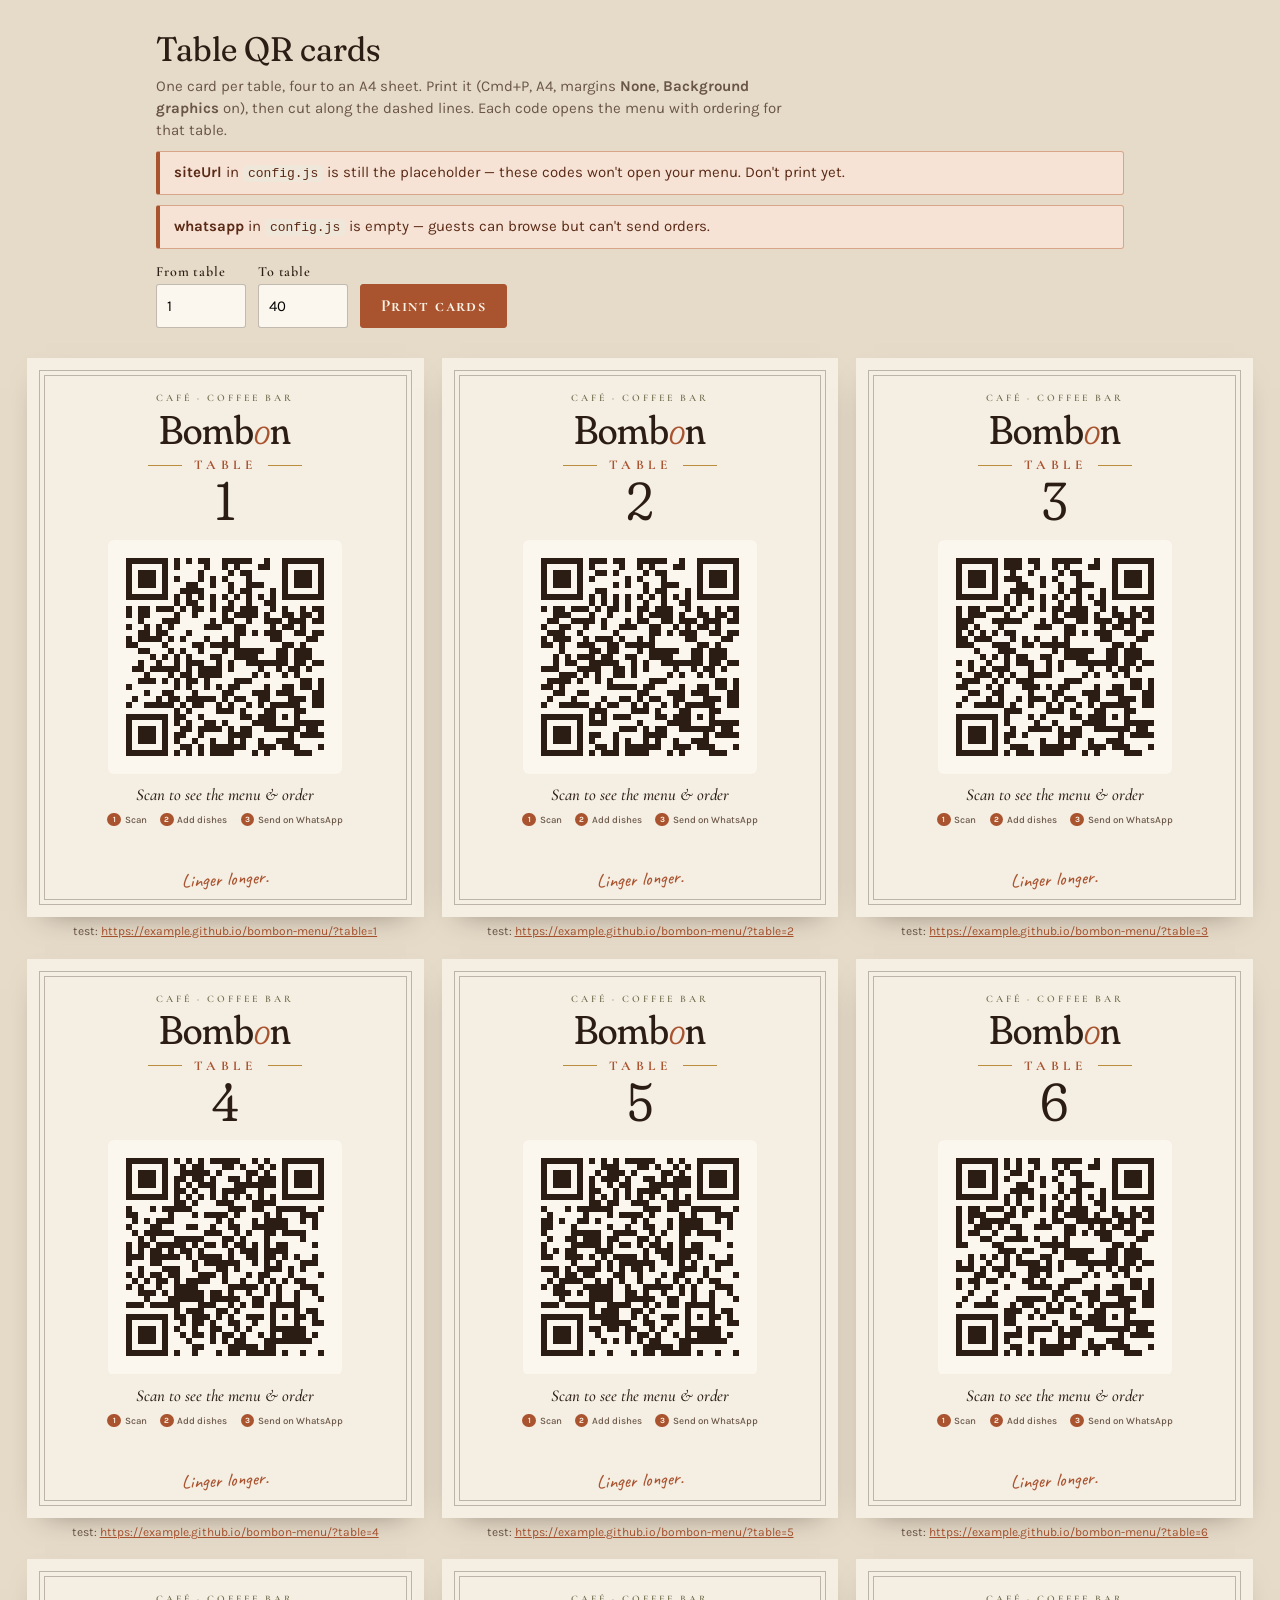
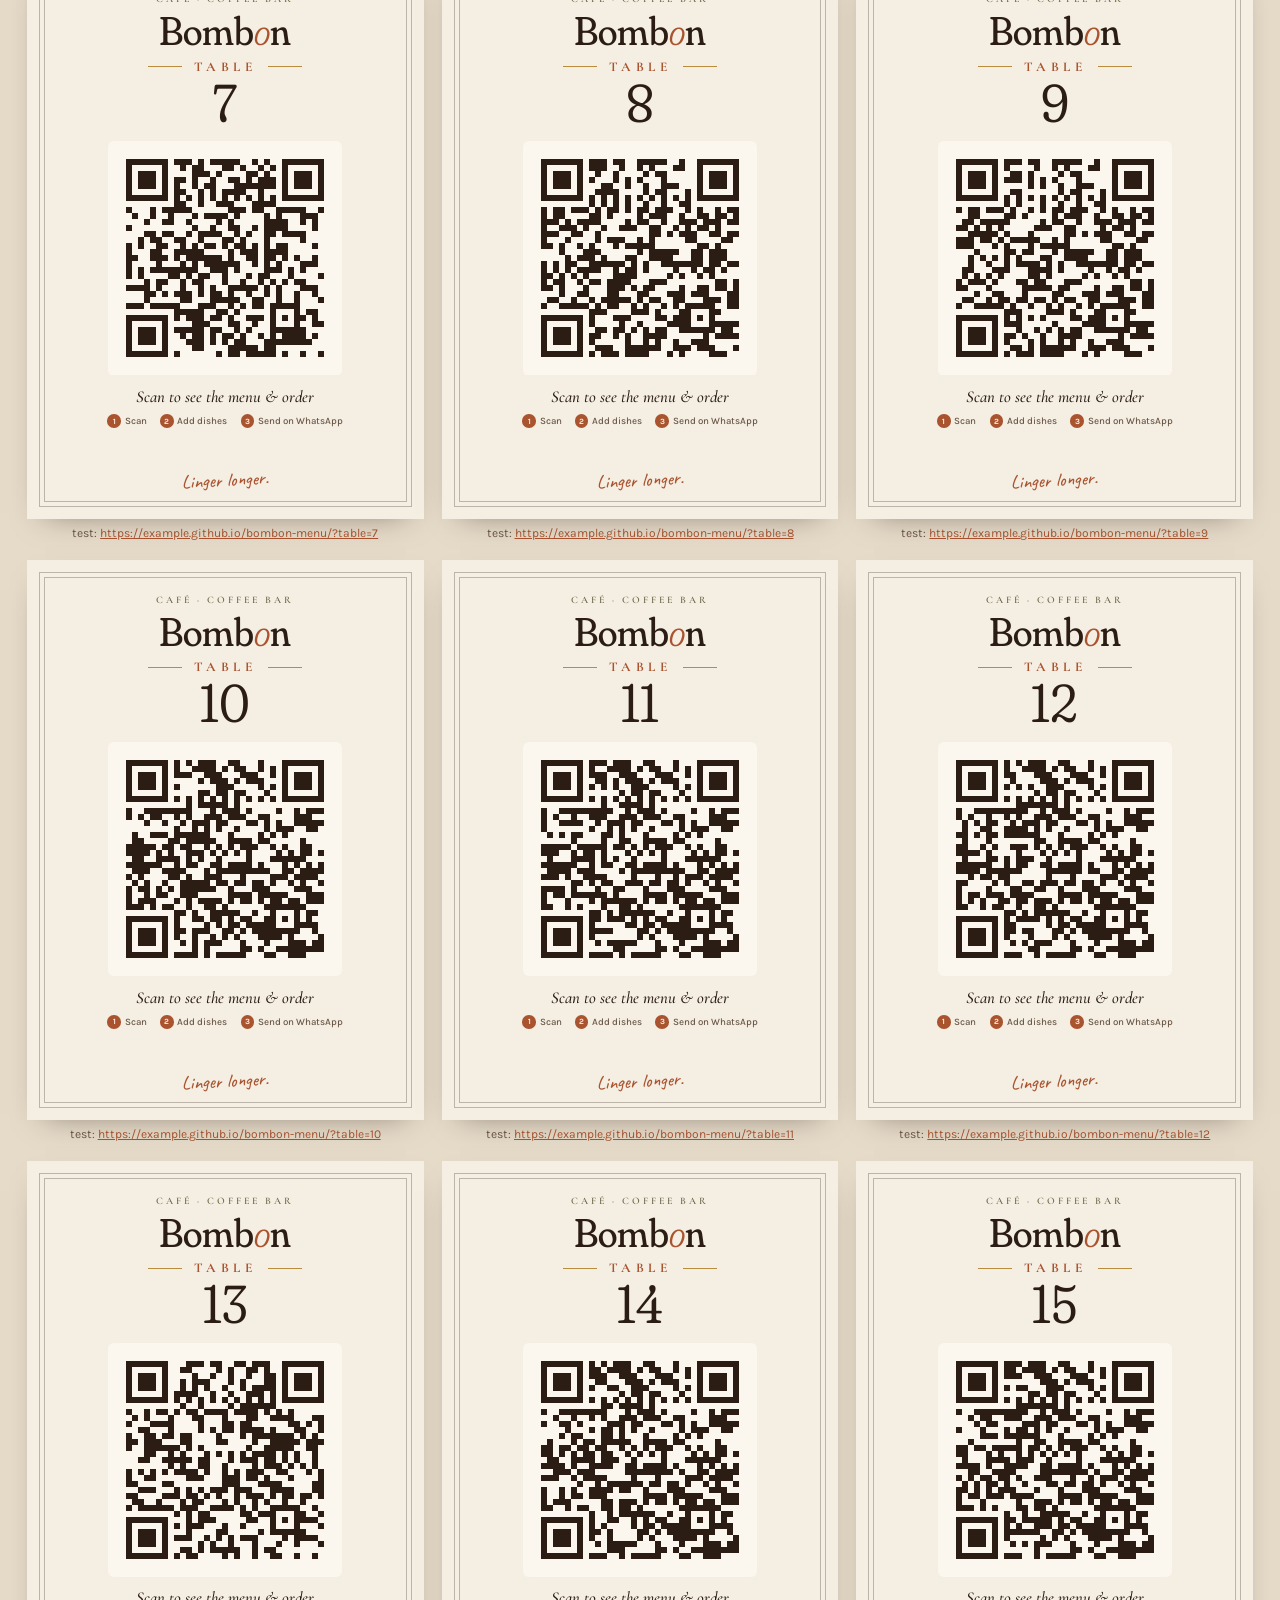
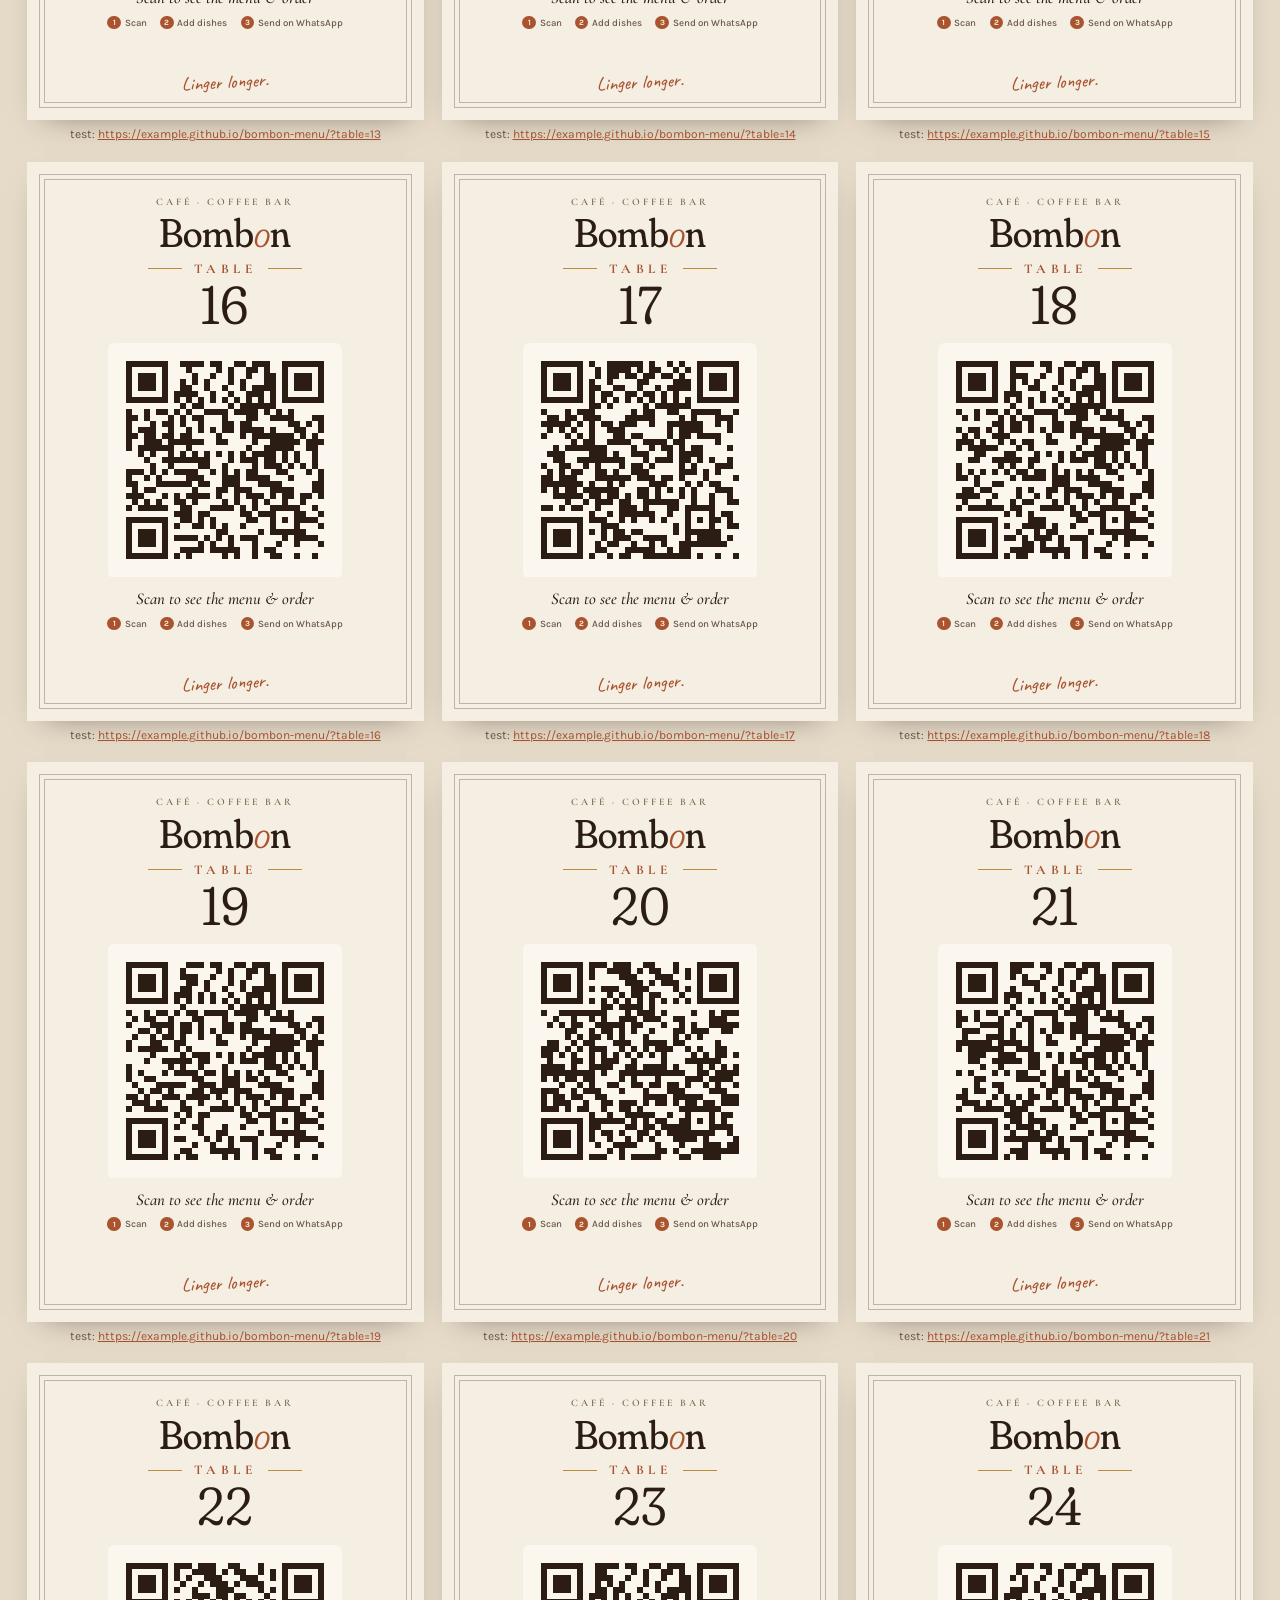
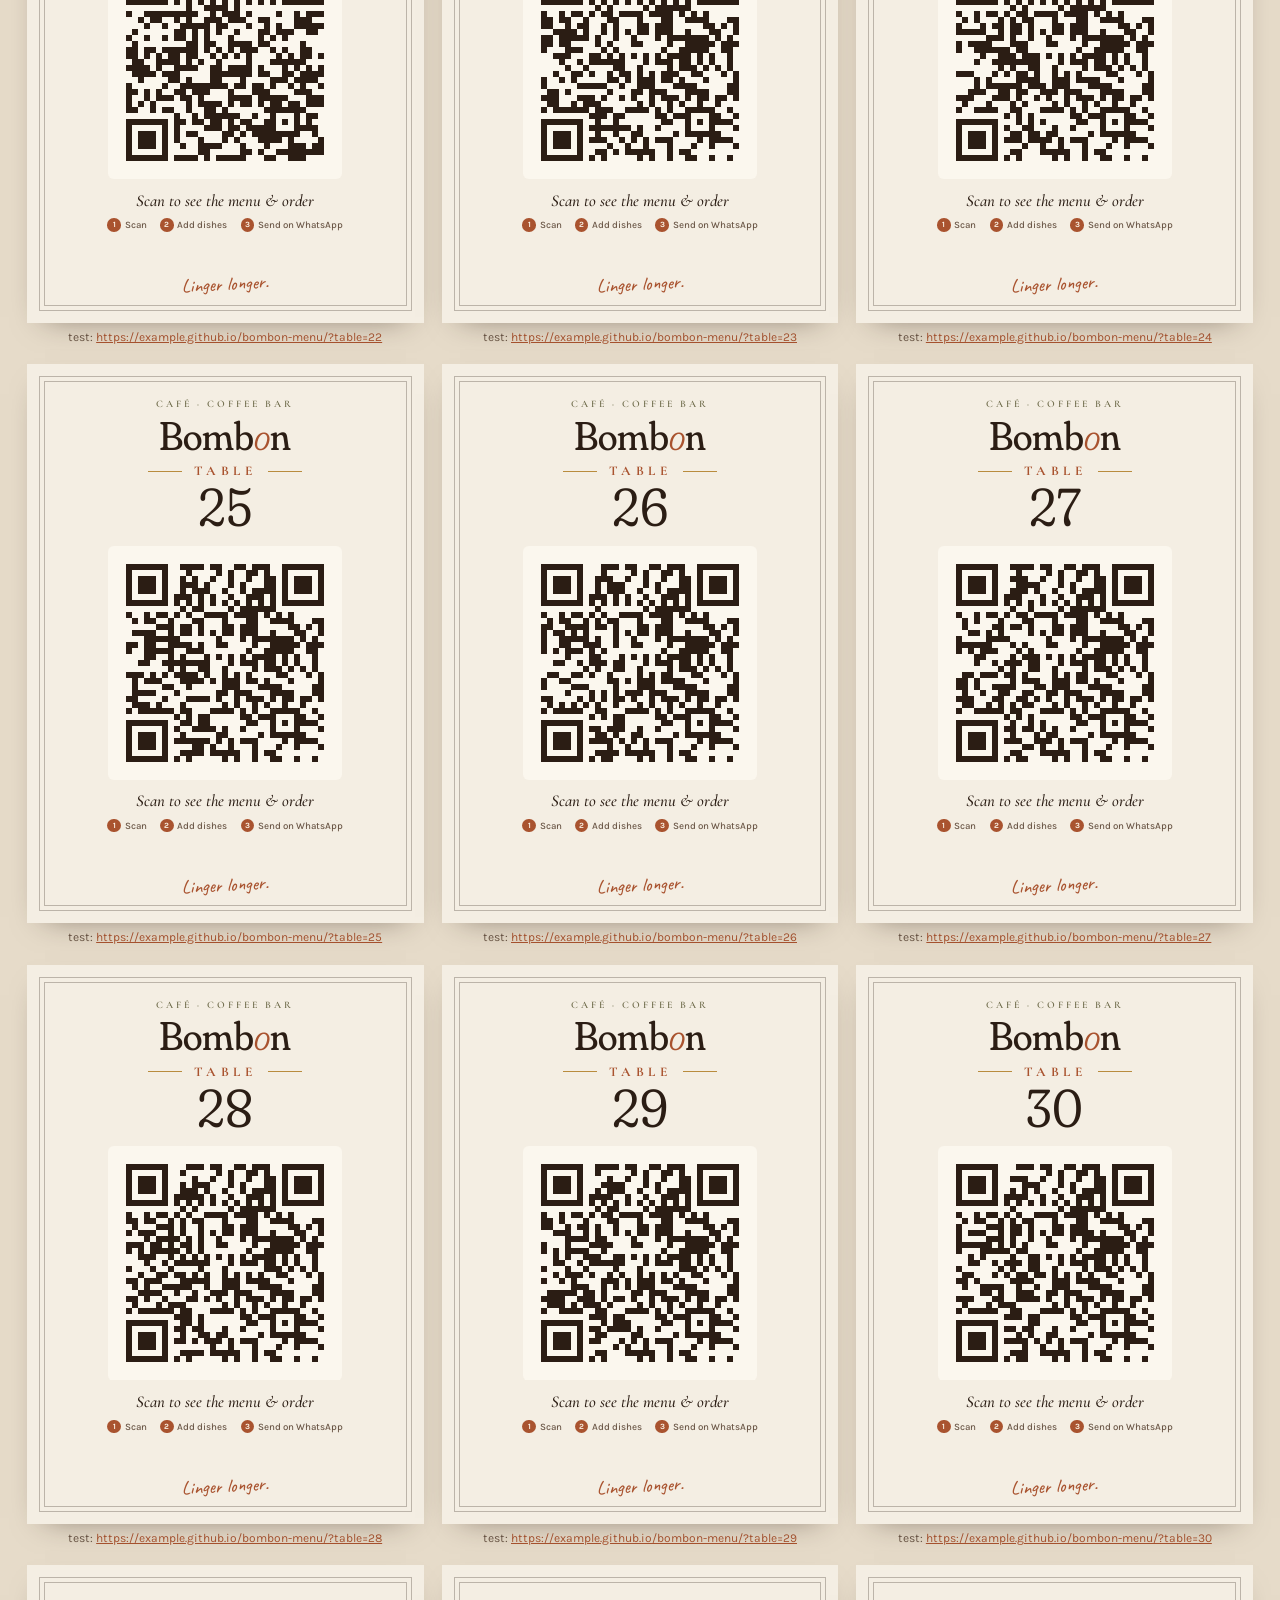
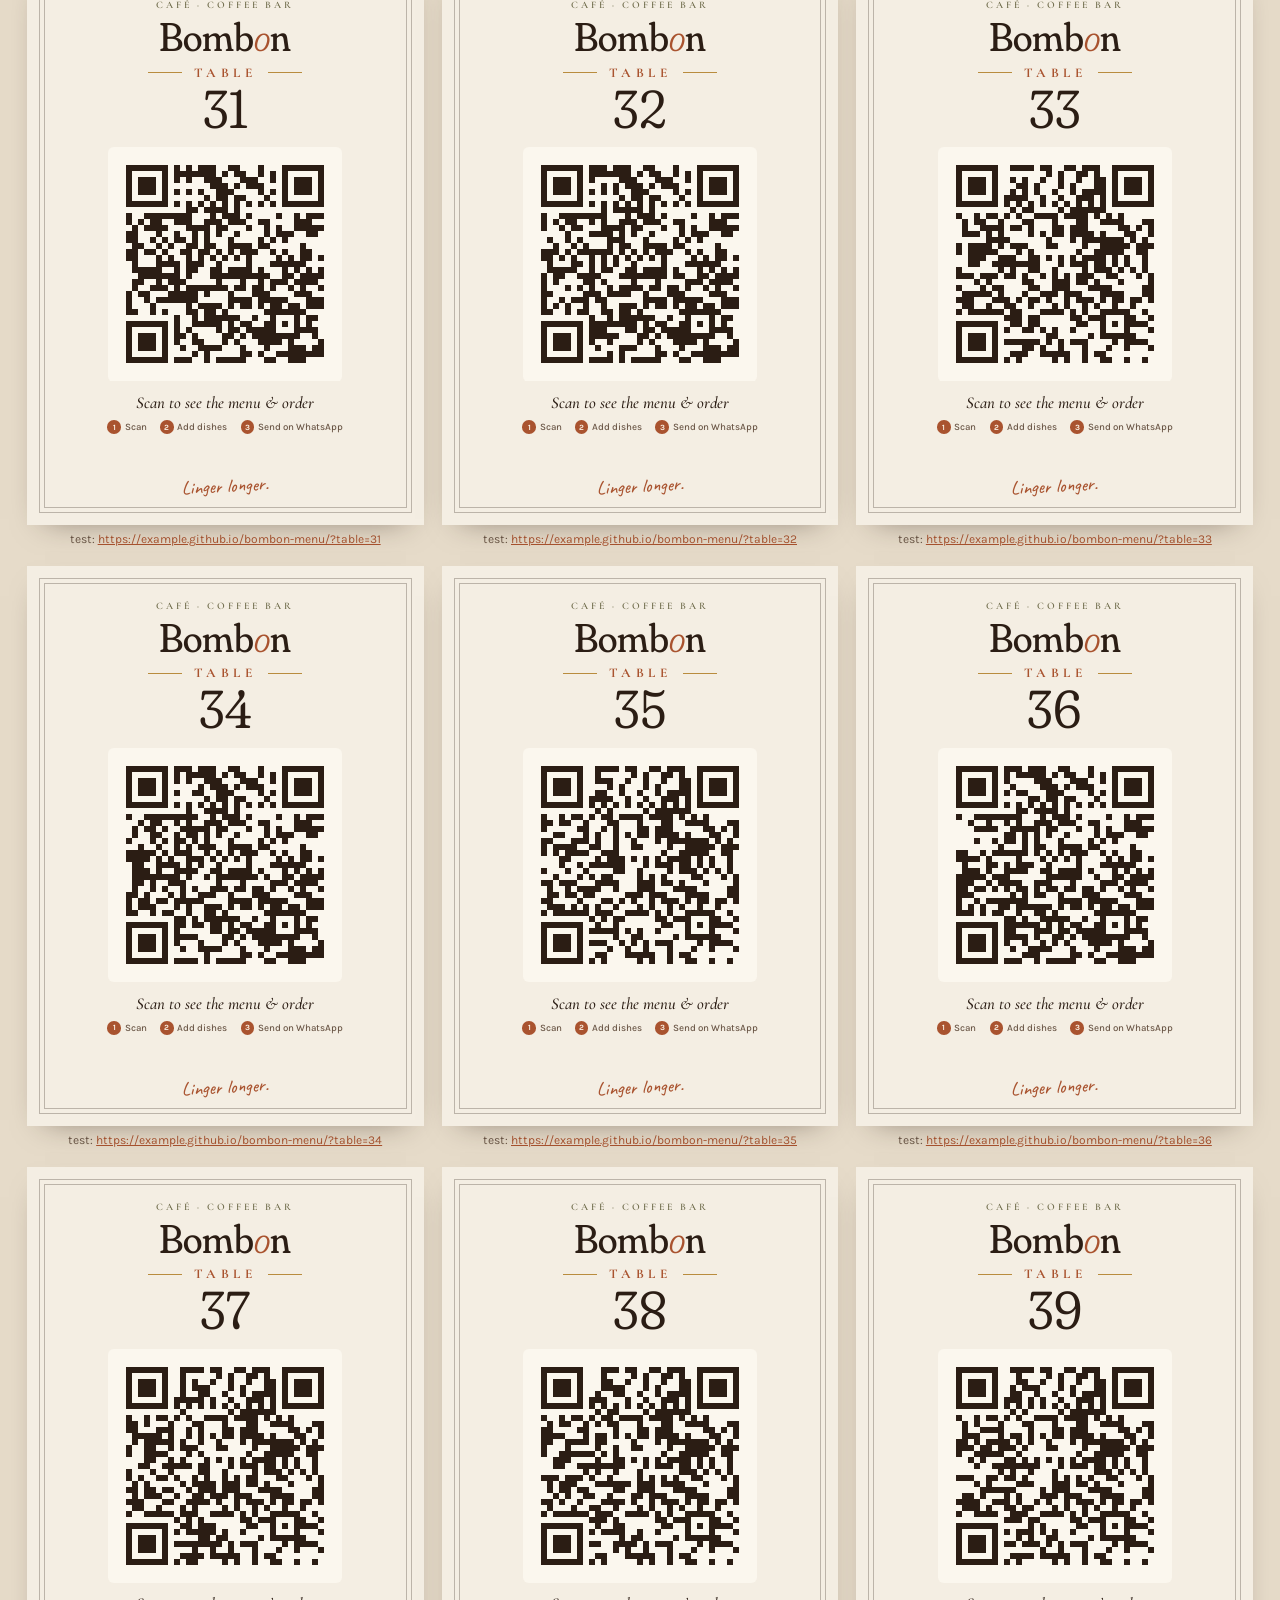
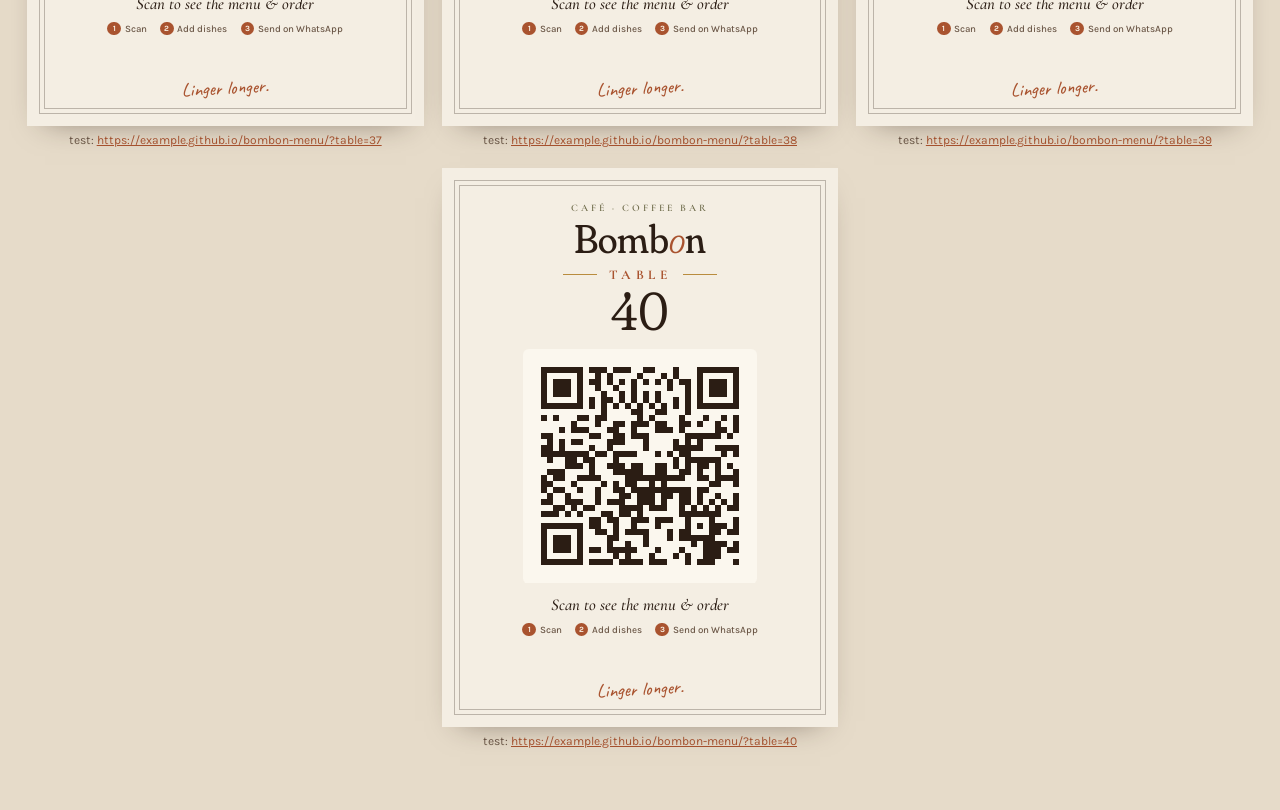
==== tables.html @ 1d9831b0 "Add table QR ordering via WhatsApp Opening the menu with ?table=N (1..CONFIG.tables) adds +/- button" ====
<!DOCTYPE html>
<html lang="en">
<head>
<meta charset="utf-8">
<meta name="viewport" content="width=device-width, initial-scale=1">
<title>Bombon Table QR Cards</title>
<link rel="preconnect" href="https://fonts.googleapis.com">
<link rel="preconnect" href="https://fonts.gstatic.com" crossorigin>
<link href="https://fonts.googleapis.com/css2?family=Fraunces:ital,opsz,wght,SOFT,WONK@0,9..144,300..600,50..100,0..1;1,9..144,300..500,50..100,0..1&family=Cormorant+Garamond:ital,wght@0,500;0,600;0,700;1,500&family=Karla:ital,wght@0,400;0,500;1,400&family=Caveat:wght@500;600&display=swap" rel="stylesheet">
<style>
:root{
  --paper:#EFE7DA;--paper-deep:#E6DBC9;--card:#F4EEE3;--ink:#2B1D14;--ink-soft:#6A5646;
  --clay:#A9532F;--olive:#6E6B4A;--ochre:#B98C3E;--rule:rgba(43,29,20,.28);
  --f-display:"Fraunces",Georgia,serif;--f-name:"Cormorant Garamond",Georgia,serif;--f-body:"Karla",system-ui,sans-serif;--f-hand:"Caveat",cursive;
}
*{box-sizing:border-box;margin:0;padding:0}
body{background:var(--paper-deep);color:var(--ink);font:15px/1.45 var(--f-body);-webkit-font-smoothing:antialiased}

/* ---------- screen toolbar ---------- */
.tools{max-width:1000px;margin:0 auto;padding:28px 16px 8px}
.tools h1{font:400 34px var(--f-display);font-variation-settings:"opsz" 72,"SOFT" 60;margin-bottom:6px}
.tools p{color:var(--ink-soft);max-width:70ch;margin-bottom:10px}
.tools code{background:var(--paper);padding:1px 5px;border-radius:3px;font-size:13px}
.warn{background:#F6E3D6;border:1px solid #D9A58A;border-left:4px solid var(--clay);padding:10px 14px;border-radius:3px;margin:10px 0;color:#5A2A15}
.row{display:flex;flex-wrap:wrap;align-items:end;gap:12px;margin:14px 0 4px}
.row label{font:600 14px var(--f-name);letter-spacing:.06em;display:flex;flex-direction:column;gap:4px}
.row input{width:90px;min-height:44px;padding:8px 10px;border:1px solid var(--rule);border-radius:3px;background:#FBF7EE;font:15px var(--f-body)}
.row button{appearance:none;cursor:pointer;min-height:44px;padding:0 20px;border-radius:3px;border:1px solid var(--clay);
  background:var(--clay);color:#FBF3E6;font:700 17px var(--f-name);font-variant:small-caps;letter-spacing:.08em}

/* ---------- cards: A6 (105 × 148 mm), four per A4 sheet ---------- */
.sheets{display:flex;flex-wrap:wrap;justify-content:center;gap:18px;padding:18px 16px 60px}
.card{
  width:105mm;height:148mm;background:var(--card);position:relative;overflow:hidden;
  display:flex;flex-direction:column;align-items:center;text-align:center;padding:9mm 8mm 7mm;
  box-shadow:0 12px 30px -18px rgba(43,29,20,.55);
}
.card::before{content:"";position:absolute;inset:4.5mm;border:.35mm solid var(--rule);outline:.35mm solid var(--rule);outline-offset:1.2mm;pointer-events:none}
.est{font:600 7.5pt var(--f-name);letter-spacing:.3em;text-transform:uppercase;color:var(--olive)}
.logo{font:400 30pt/1 var(--f-display);font-variation-settings:"opsz" 144,"SOFT" 100,"WONK" 1;margin:1.5mm 0 2mm}
.logo em{font-style:italic;color:var(--clay);font-weight:300}
.tbl{display:flex;align-items:center;gap:3mm;font:700 10pt var(--f-name);letter-spacing:.34em;text-transform:uppercase;color:var(--clay)}
.tbl::before,.tbl::after{content:"";width:9mm;height:.3mm;background:var(--ochre)}
.num{font:350 40pt/1 var(--f-display);font-variation-settings:"opsz" 144,"SOFT" 100;margin:.5mm 0 3mm}
.qr{width:62mm;height:62mm;display:block;border-radius:1.5mm}
.cta{font:italic 500 12.5pt/1.2 var(--f-name);margin-top:3mm}
.steps{display:flex;gap:3.5mm;margin-top:2mm;font:500 7.3pt var(--f-body);color:var(--ink-soft)}
.steps b{display:inline-grid;place-items:center;width:3.6mm;height:3.6mm;border-radius:50%;background:var(--clay);color:#FBF3E6;font-size:6pt;margin-right:1mm;vertical-align:.2mm}
.hand{font:500 14pt var(--f-hand);color:var(--clay);transform:rotate(-3deg);margin-top:auto}
.link{display:block;margin-top:6px;font-size:12px;color:var(--ink-soft);word-break:break-all;text-align:center;max-width:105mm}
.link a{color:var(--clay)}

@page{size:A4;margin:0}
@media print{
  *{-webkit-print-color-adjust:exact;print-color-adjust:exact}
  body{background:#fff}
  .tools,.link{display:none}
  .sheets{display:grid;grid-template-columns:105mm 105mm;grid-auto-rows:148.5mm;gap:0;padding:0;width:210mm}
  .cell:nth-child(4n){break-after:page}
  .card{box-shadow:none;height:148.5mm;outline:.1mm dashed #bbb}   /* dashed = cut lines */
}
</style>
</head>
<body>
<div class="tools">
  <h1>Table QR cards</h1>
  <p>One card per table, four to an A4 sheet. Print it (Cmd+P, A4, margins <b>None</b>, <b>Background graphics</b> on), then cut along the dashed lines. Each code opens the menu with ordering for that table.</p>
  <div id="warn"></div>
  <div class="row">
    <label>From table<input id="from" type="number" min="1"></label>
    <label>To table<input id="to" type="number" min="1"></label>
    <button type="button" onclick="print()">Print cards</button>
  </div>
</div>
<div class="sheets" id="sheets"></div>

<script src="config.js"></script>
<script src="vendor/qrcode.js"></script>
<script>
const base = CONFIG.siteUrl.replace(/\/?$/, "/");
const urlFor = n => base + "?table=" + n;

function qrSvg(text){
  const q = qrcode(0, "M"); q.addData(text); q.make();
  const n = q.getModuleCount(), pad = 3, size = n + pad*2;
  let d = "";
  for(let r = 0; r < n; r++) for(let c = 0; c < n; c++) if(q.isDark(r, c)) d += `M${c+pad} ${r+pad}h1v1h-1z`;
  return `<svg class="qr" viewBox="0 0 ${size} ${size}" shape-rendering="crispEdges" role="img" aria-label="QR code: ${text}">`+
         `<rect width="${size}" height="${size}" fill="#FBF7EE"/><path d="${d}" fill="#2B1D14"/></svg>`;
}

function card(n){
  const url = urlFor(n);
  return `<div class="cell"><div class="card">
    <div class="est">Café · Coffee Bar</div>
    <div class="logo">Bomb<em>o</em>n</div>
    <div class="tbl">Table</div>
    <div class="num">${n}</div>
    ${qrSvg(url)}
    <div class="cta">Scan to see the menu &amp; order</div>
    <div class="steps"><span><b>1</b>Scan</span><span><b>2</b>Add dishes</span><span><b>3</b>Send on WhatsApp</span></div>
    <div class="hand">Linger longer.</div>
  </div><div class="link">test: <a href="${url}" target="_blank" rel="noopener">${url}</a></div></div>`;
}

const from = document.getElementById("from"), to = document.getElementById("to");
from.value = 1; to.value = CONFIG.tables; from.max = to.max = CONFIG.tables;
function draw(){
  const a = Math.max(1, Math.min(+from.value || 1, CONFIG.tables)), b = Math.max(a, Math.min(+to.value || a, CONFIG.tables));
  let html = ""; for(let n = a; n <= b; n++) html += card(n);
  document.getElementById("sheets").innerHTML = html;
}
from.oninput = to.oninput = draw;

const warn = [];
if(/example\.github\.io/.test(CONFIG.siteUrl)) warn.push("<b>siteUrl</b> in <code>config.js</code> is still the placeholder — these codes won't open your menu. Don't print yet.");
if(!/^\d{8,15}$/.test(CONFIG.whatsapp)) warn.push("<b>whatsapp</b> in <code>config.js</code> is empty — guests can browse but can't send orders.");
document.getElementById("warn").innerHTML = warn.map(w => `<div class="warn">${w}</div>`).join("");
draw();
</script>
</body>
</html>
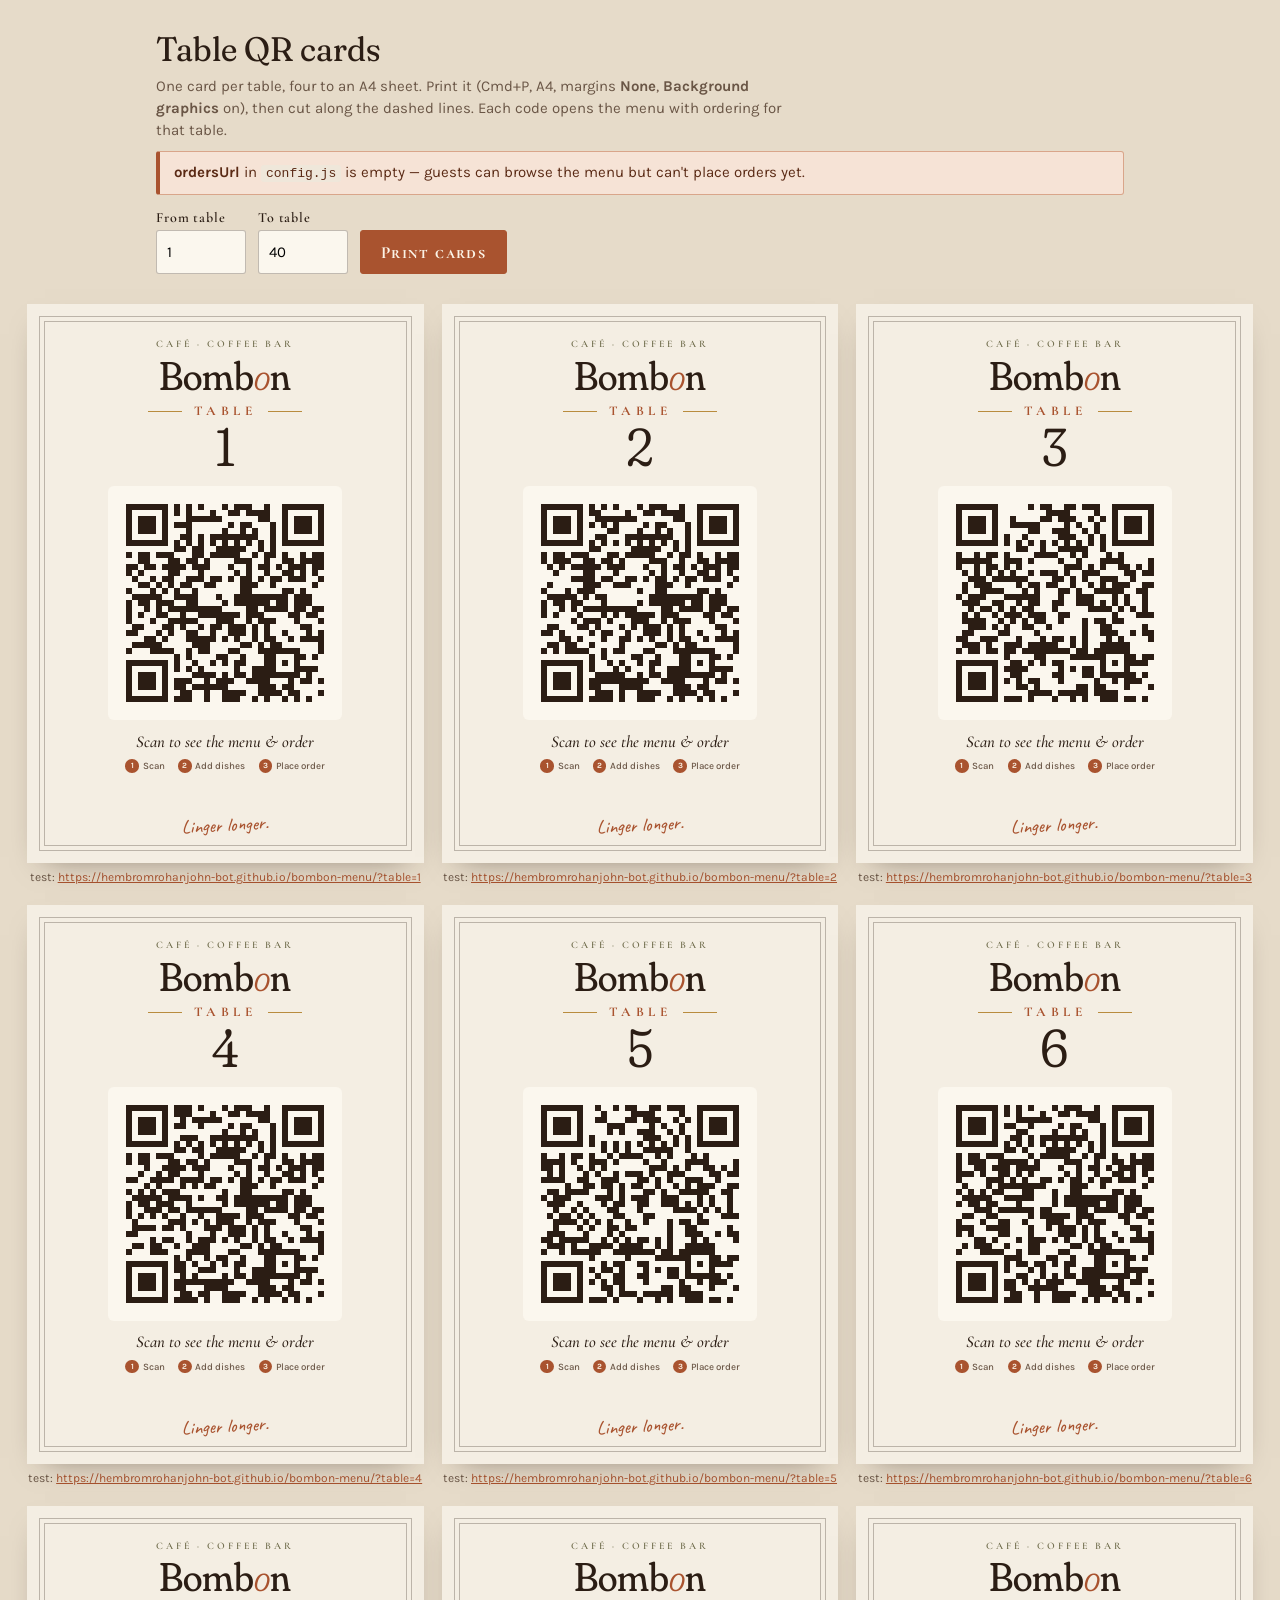
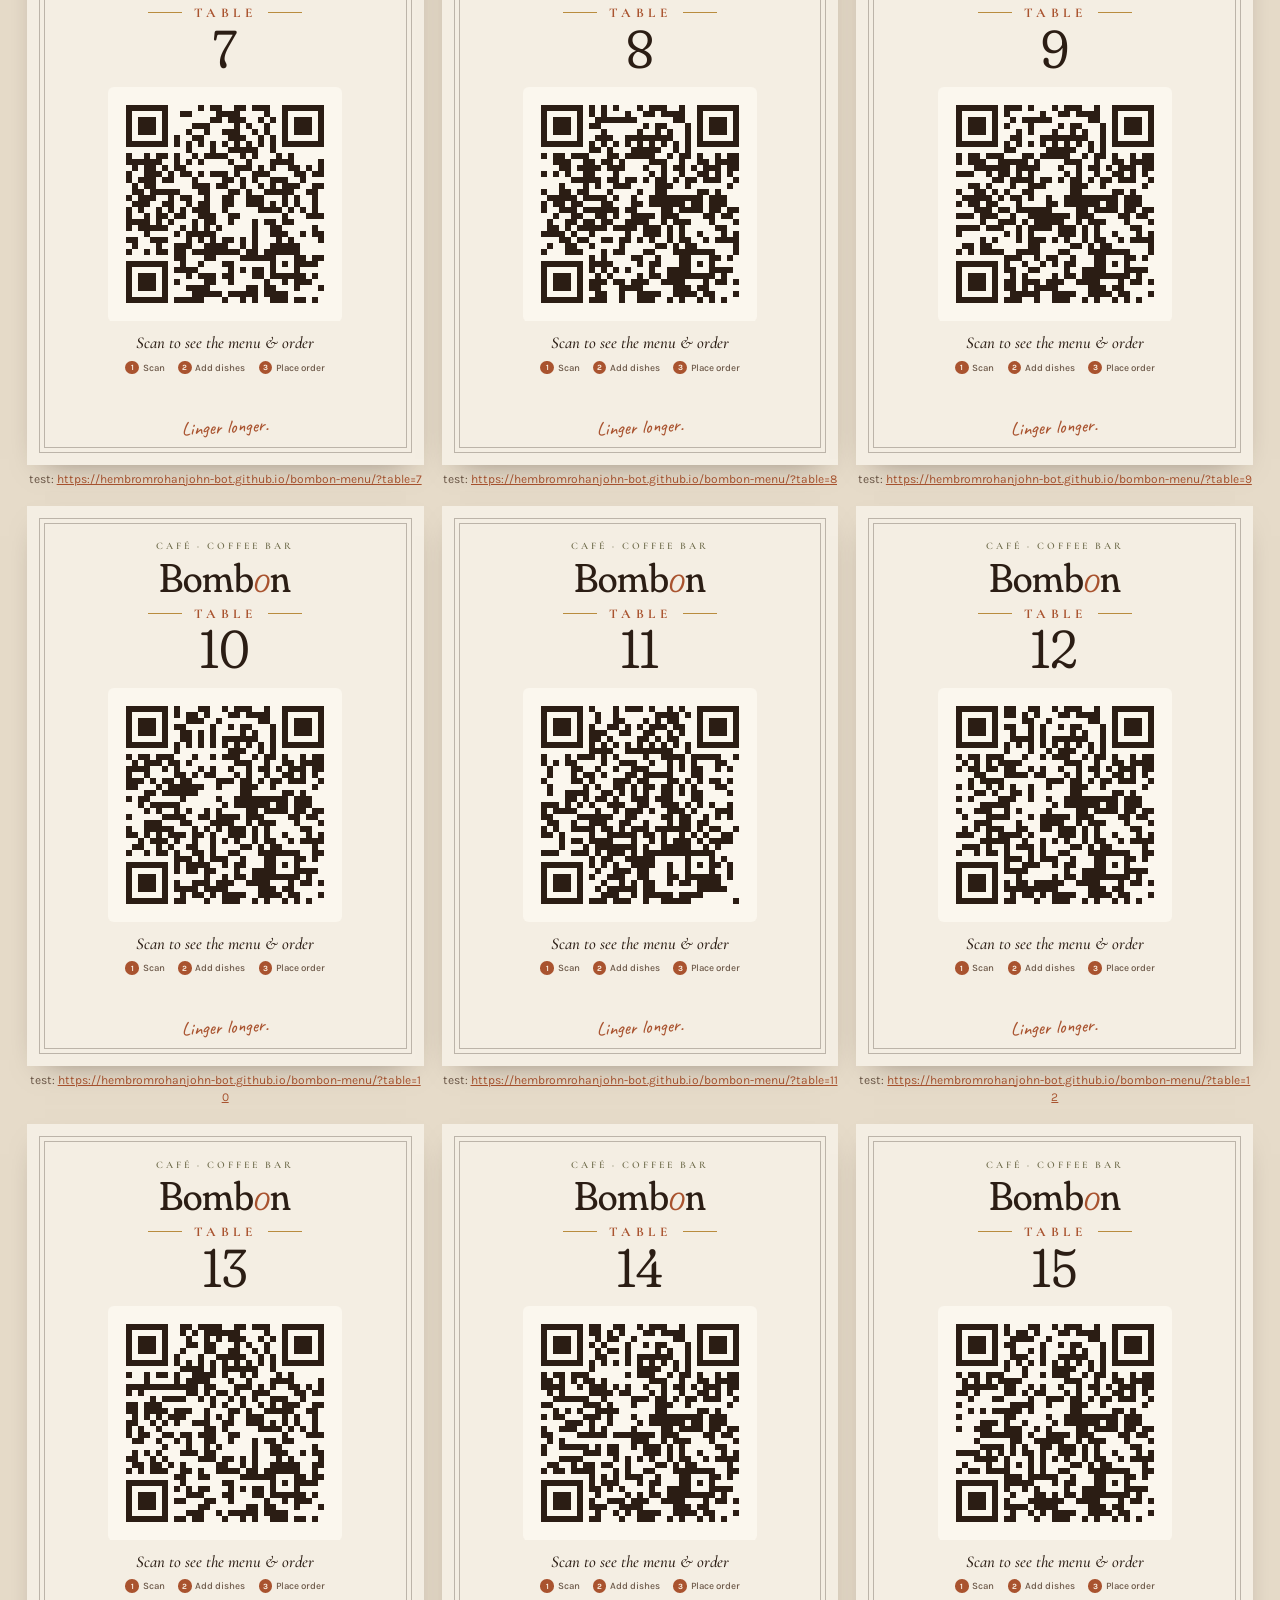
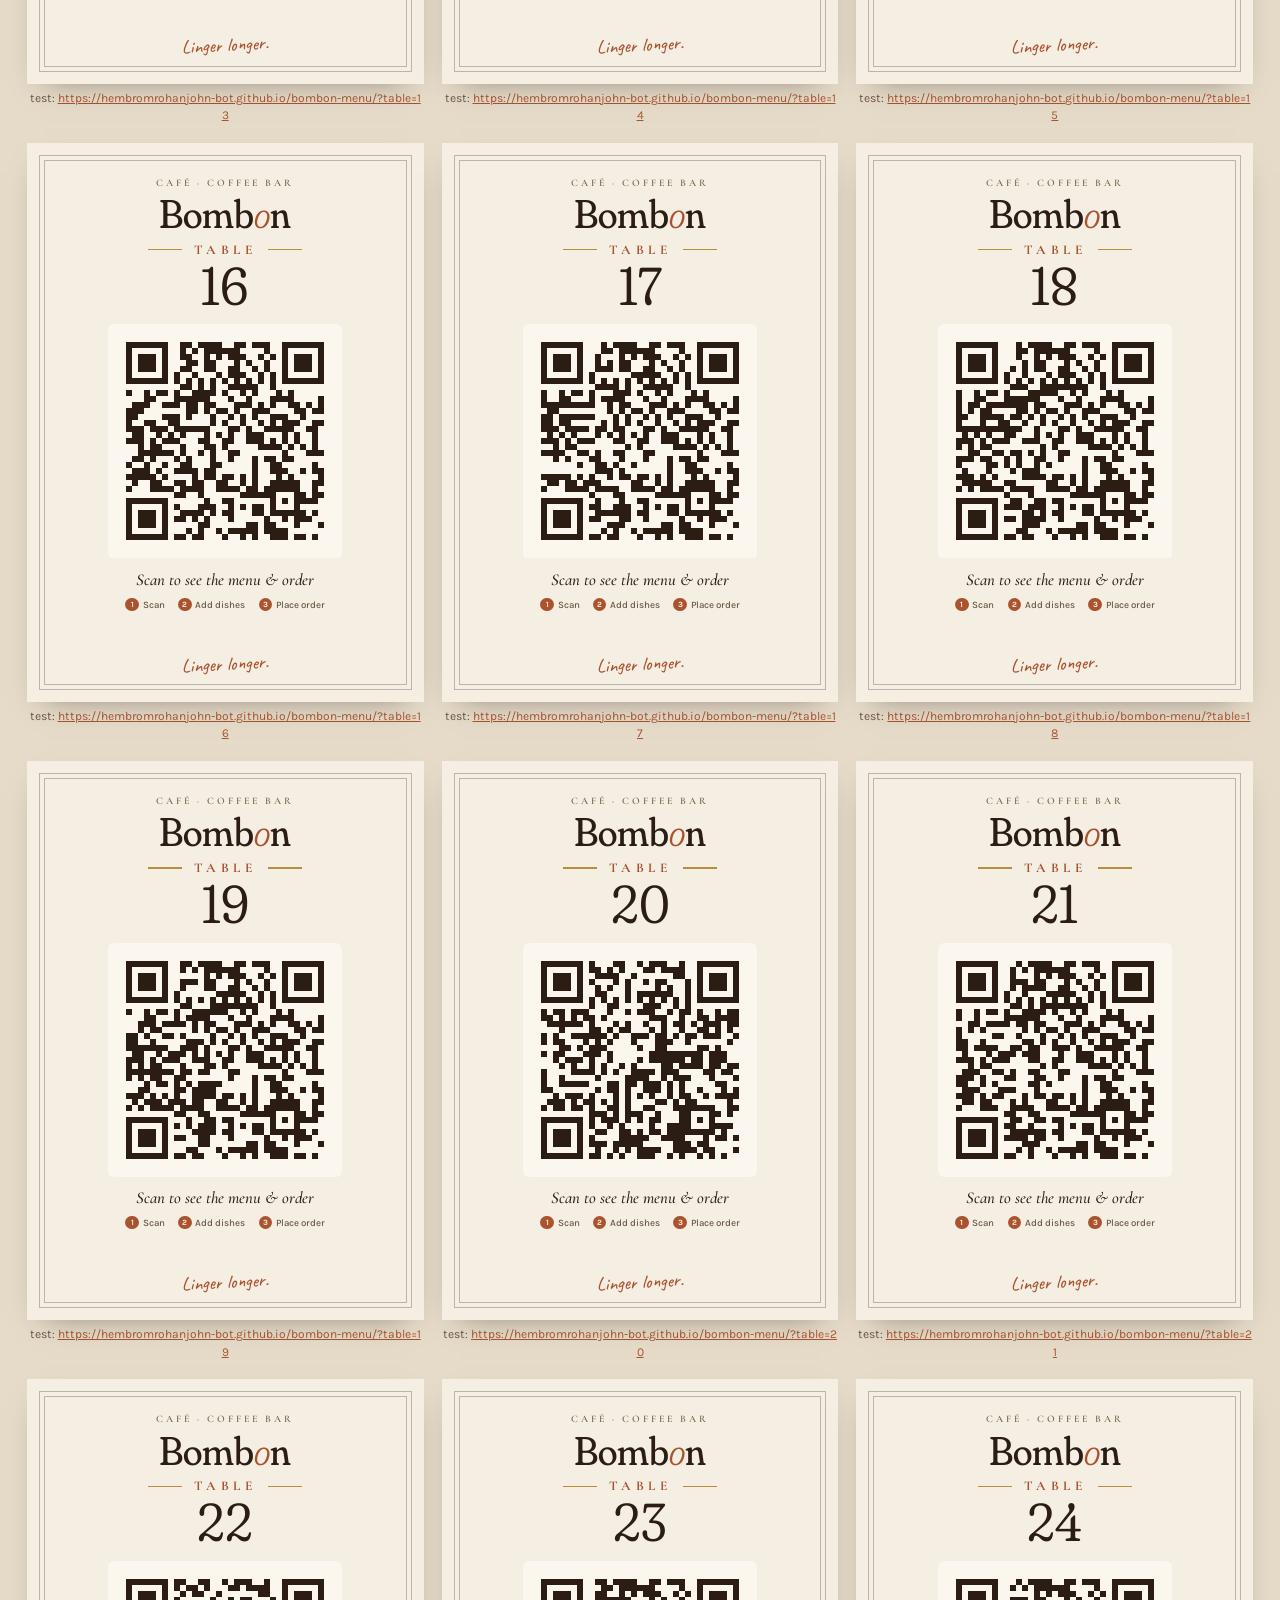
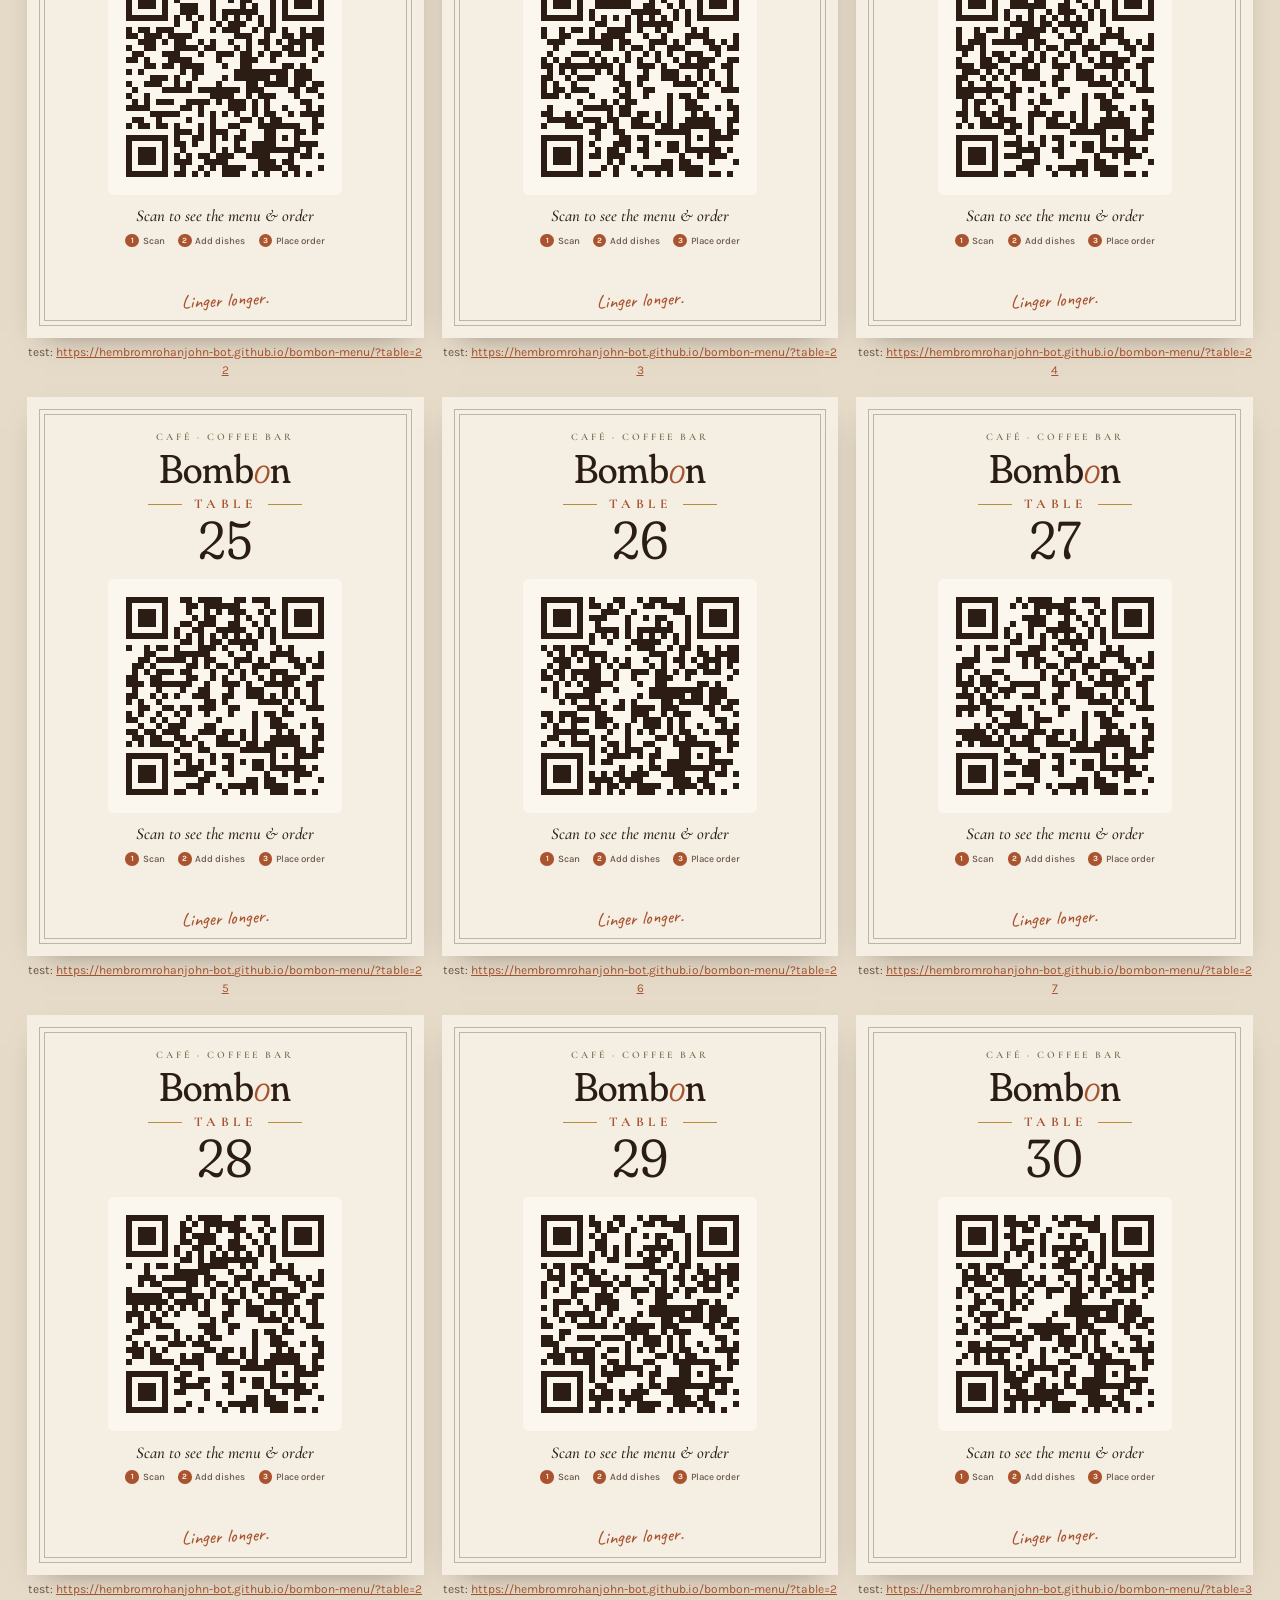
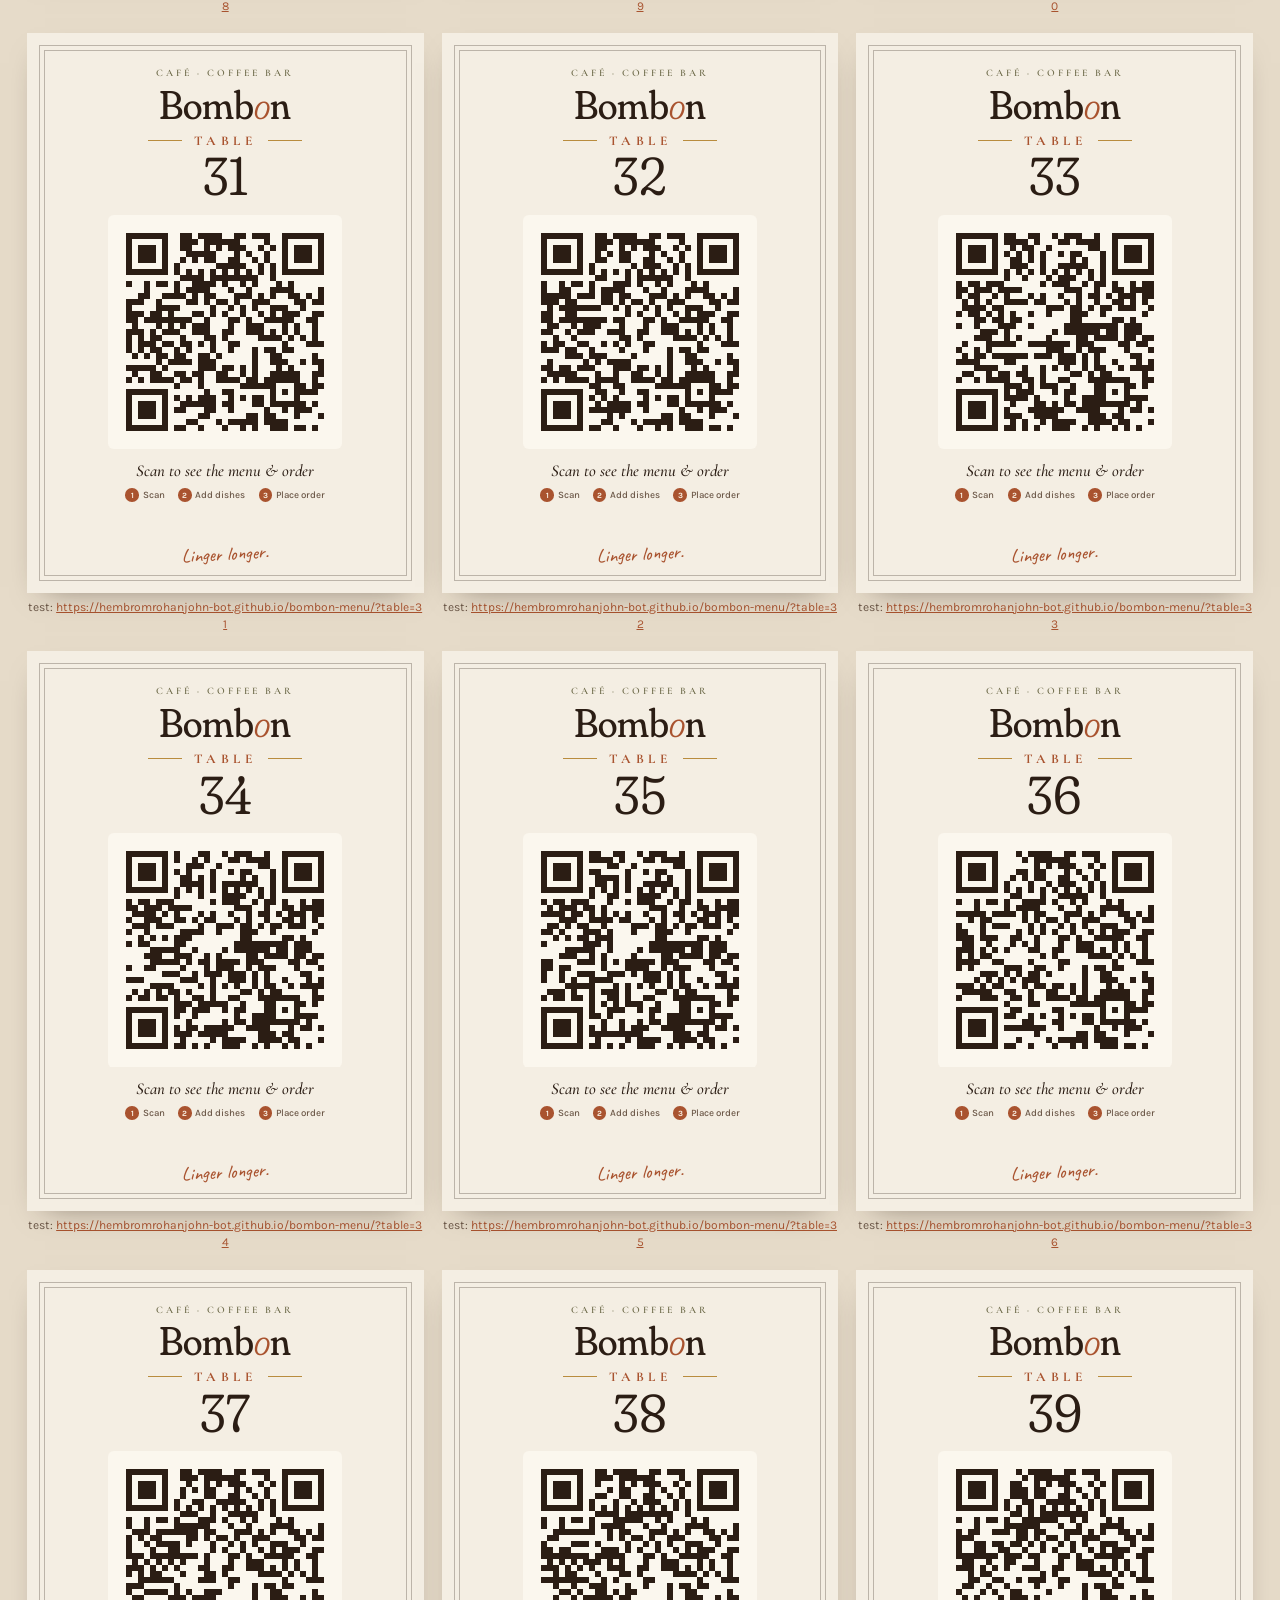
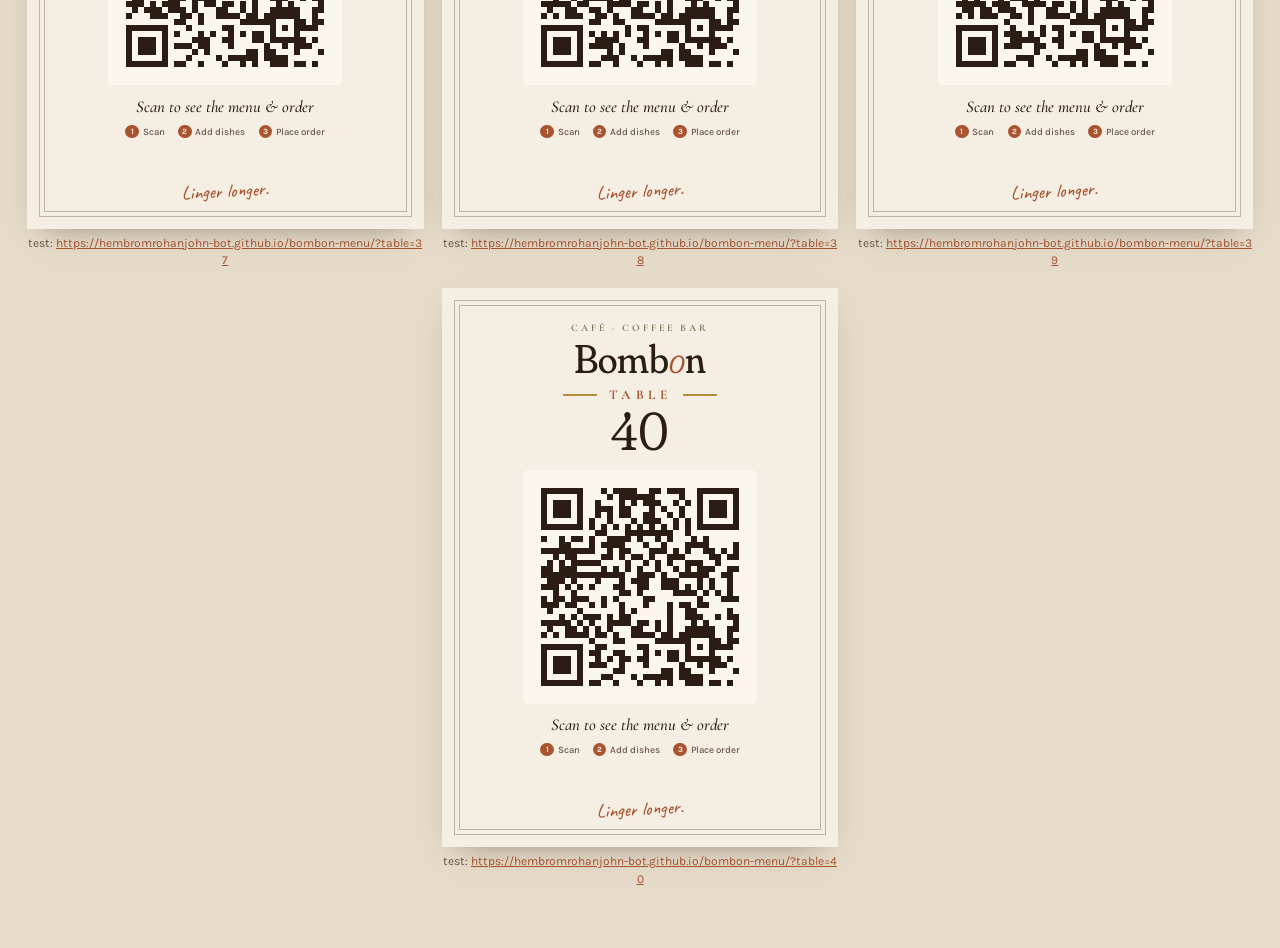
==== commit ce3b07d9: "Merge table ordering Co-Authored-By: Claude Opus 5.5 <noreply@anthropic.com>" ====
--- a/tables.html
+++ b/tables.html
@@ -98,7 +98,7 @@
     <div class="num">${n}</div>
     ${qrSvg(url)}
     <div class="cta">Scan to see the menu &amp; order</div>
-    <div class="steps"><span><b>1</b>Scan</span><span><b>2</b>Add dishes</span><span><b>3</b>Send on WhatsApp</span></div>
+    <div class="steps"><span><b>1</b>Scan</span><span><b>2</b>Add dishes</span><span><b>3</b>Place order</span></div>
     <div class="hand">Linger longer.</div>
   </div><div class="link">test: <a href="${url}" target="_blank" rel="noopener">${url}</a></div></div>`;
 }
@@ -114,7 +114,7 @@
 
 const warn = [];
 if(/example\.github\.io/.test(CONFIG.siteUrl)) warn.push("<b>siteUrl</b> in <code>config.js</code> is still the placeholder — these codes won't open your menu. Don't print yet.");
-if(!/^\d{8,15}$/.test(CONFIG.whatsapp)) warn.push("<b>whatsapp</b> in <code>config.js</code> is empty — guests can browse but can't send orders.");
+if(!CONFIG.ordersUrl) warn.push("<b>ordersUrl</b> in <code>config.js</code> is empty — guests can browse the menu but can't place orders yet.");
 document.getElementById("warn").innerHTML = warn.map(w => `<div class="warn">${w}</div>`).join("");
 draw();
 </script>
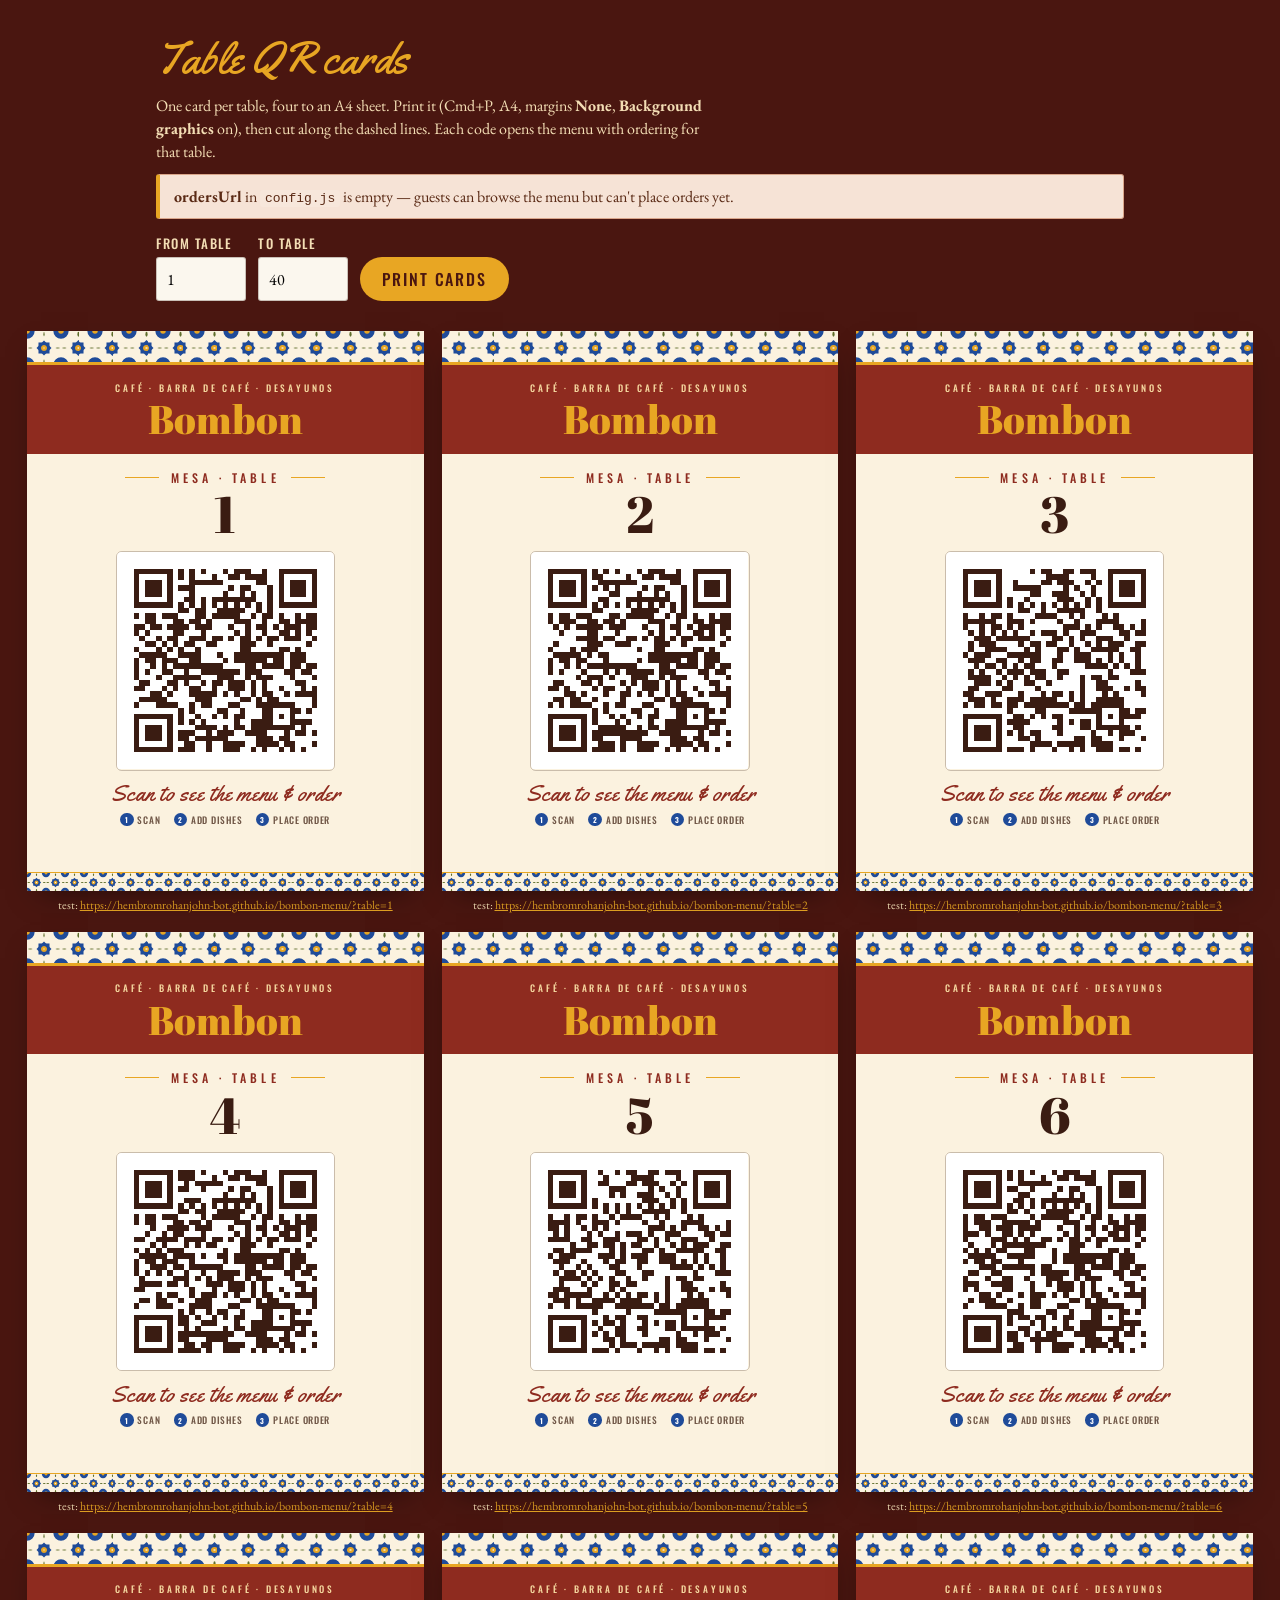
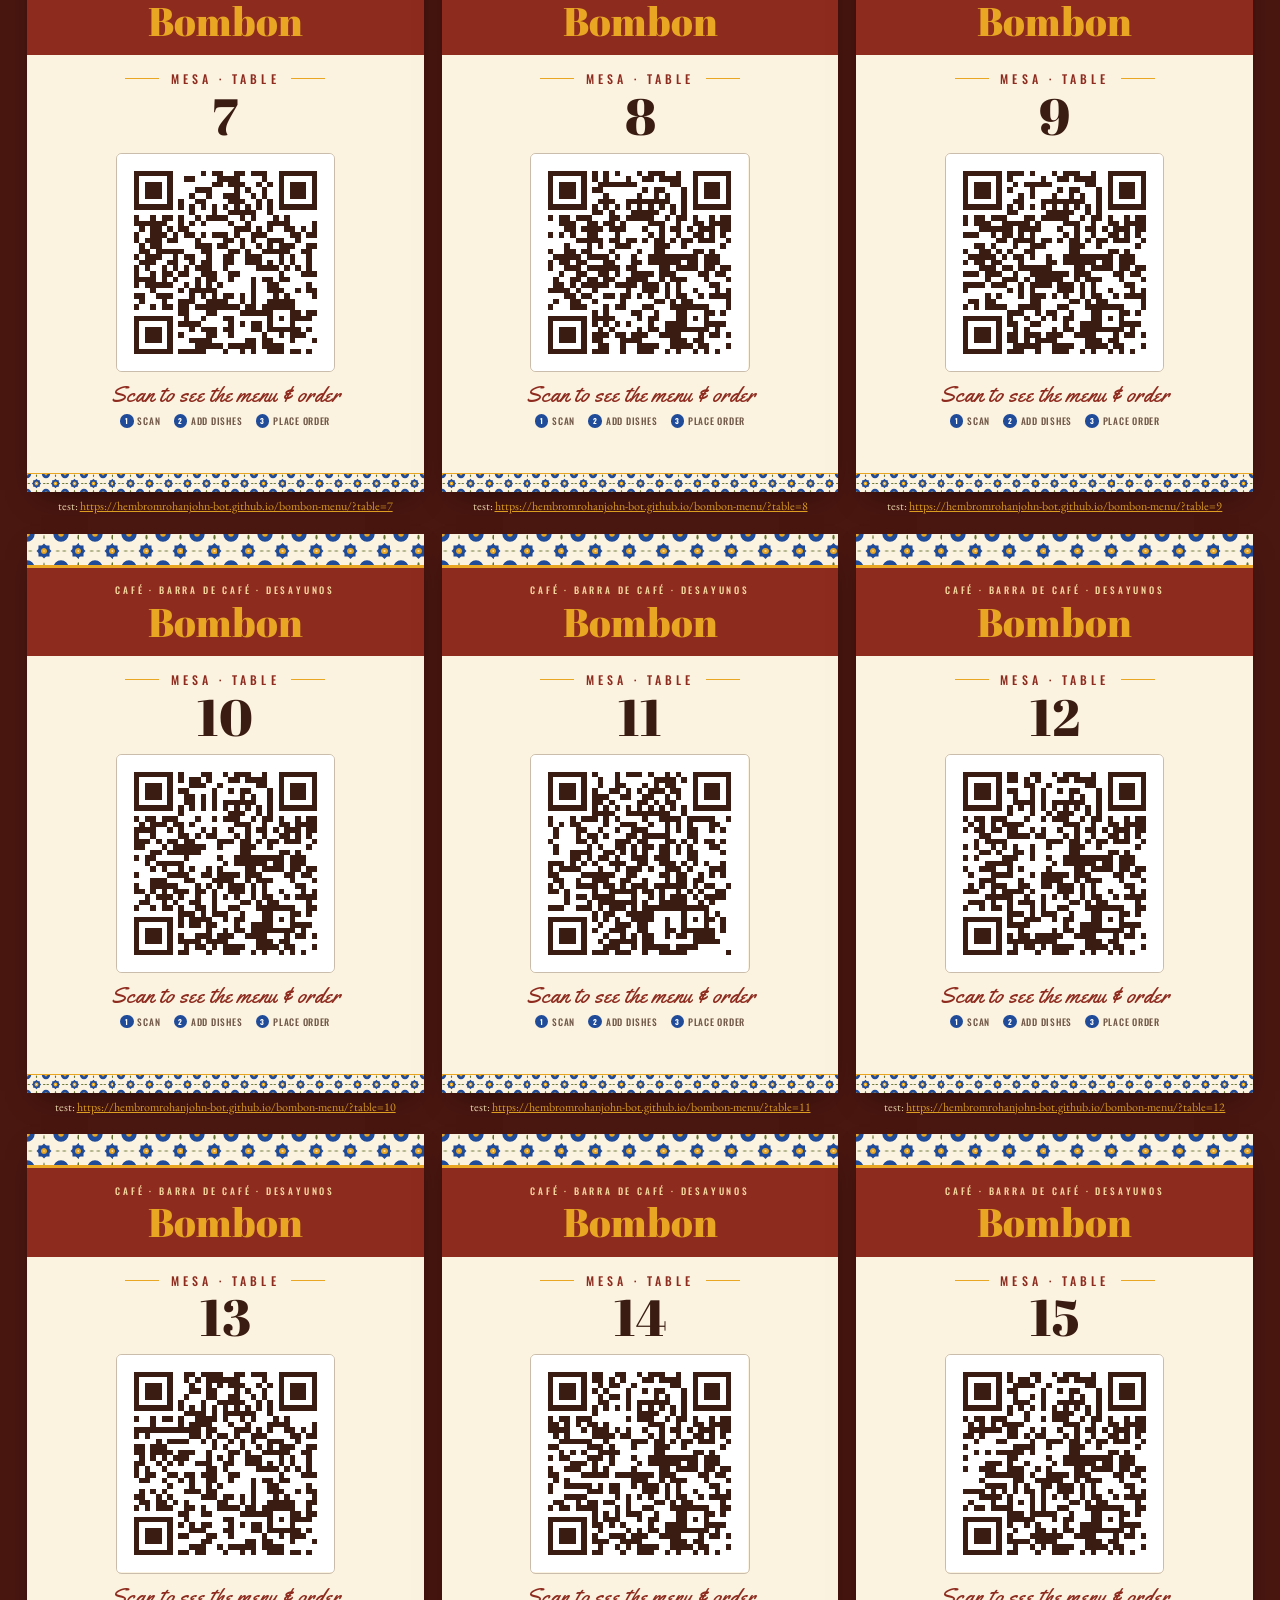
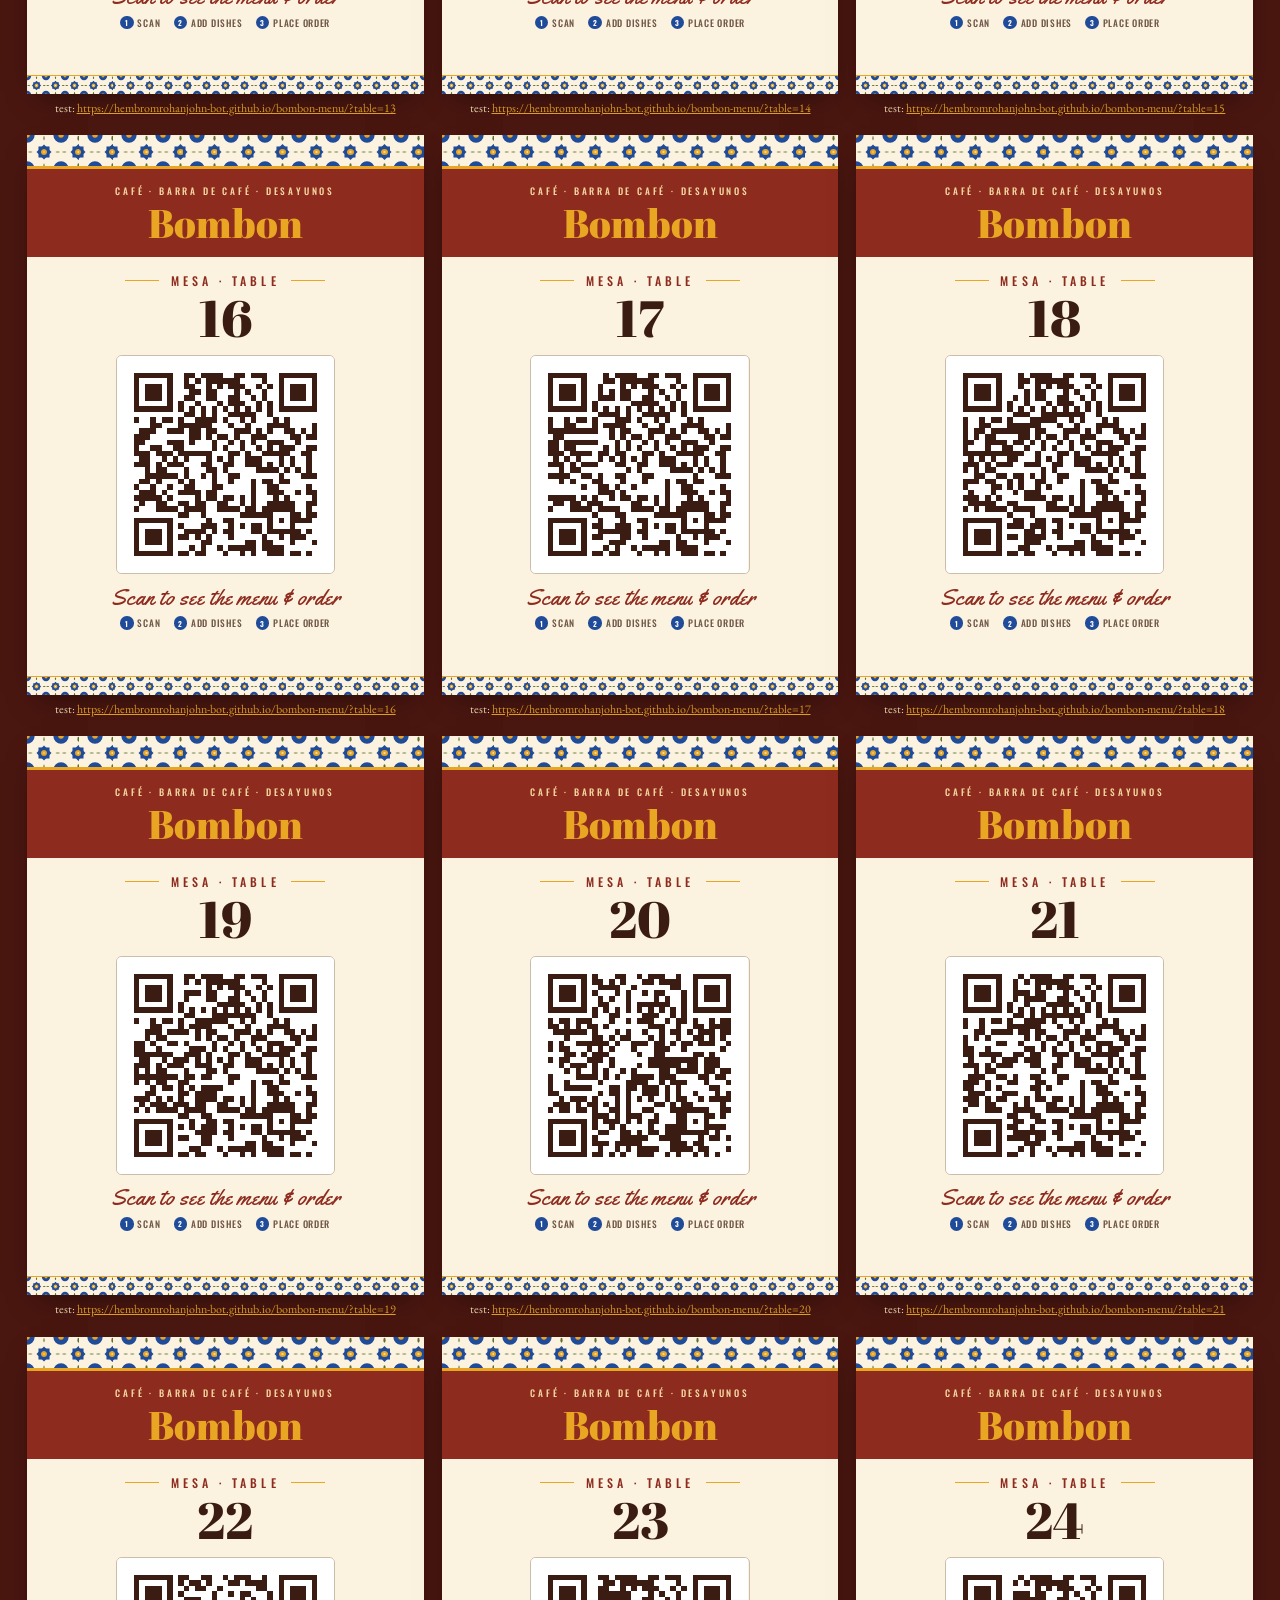
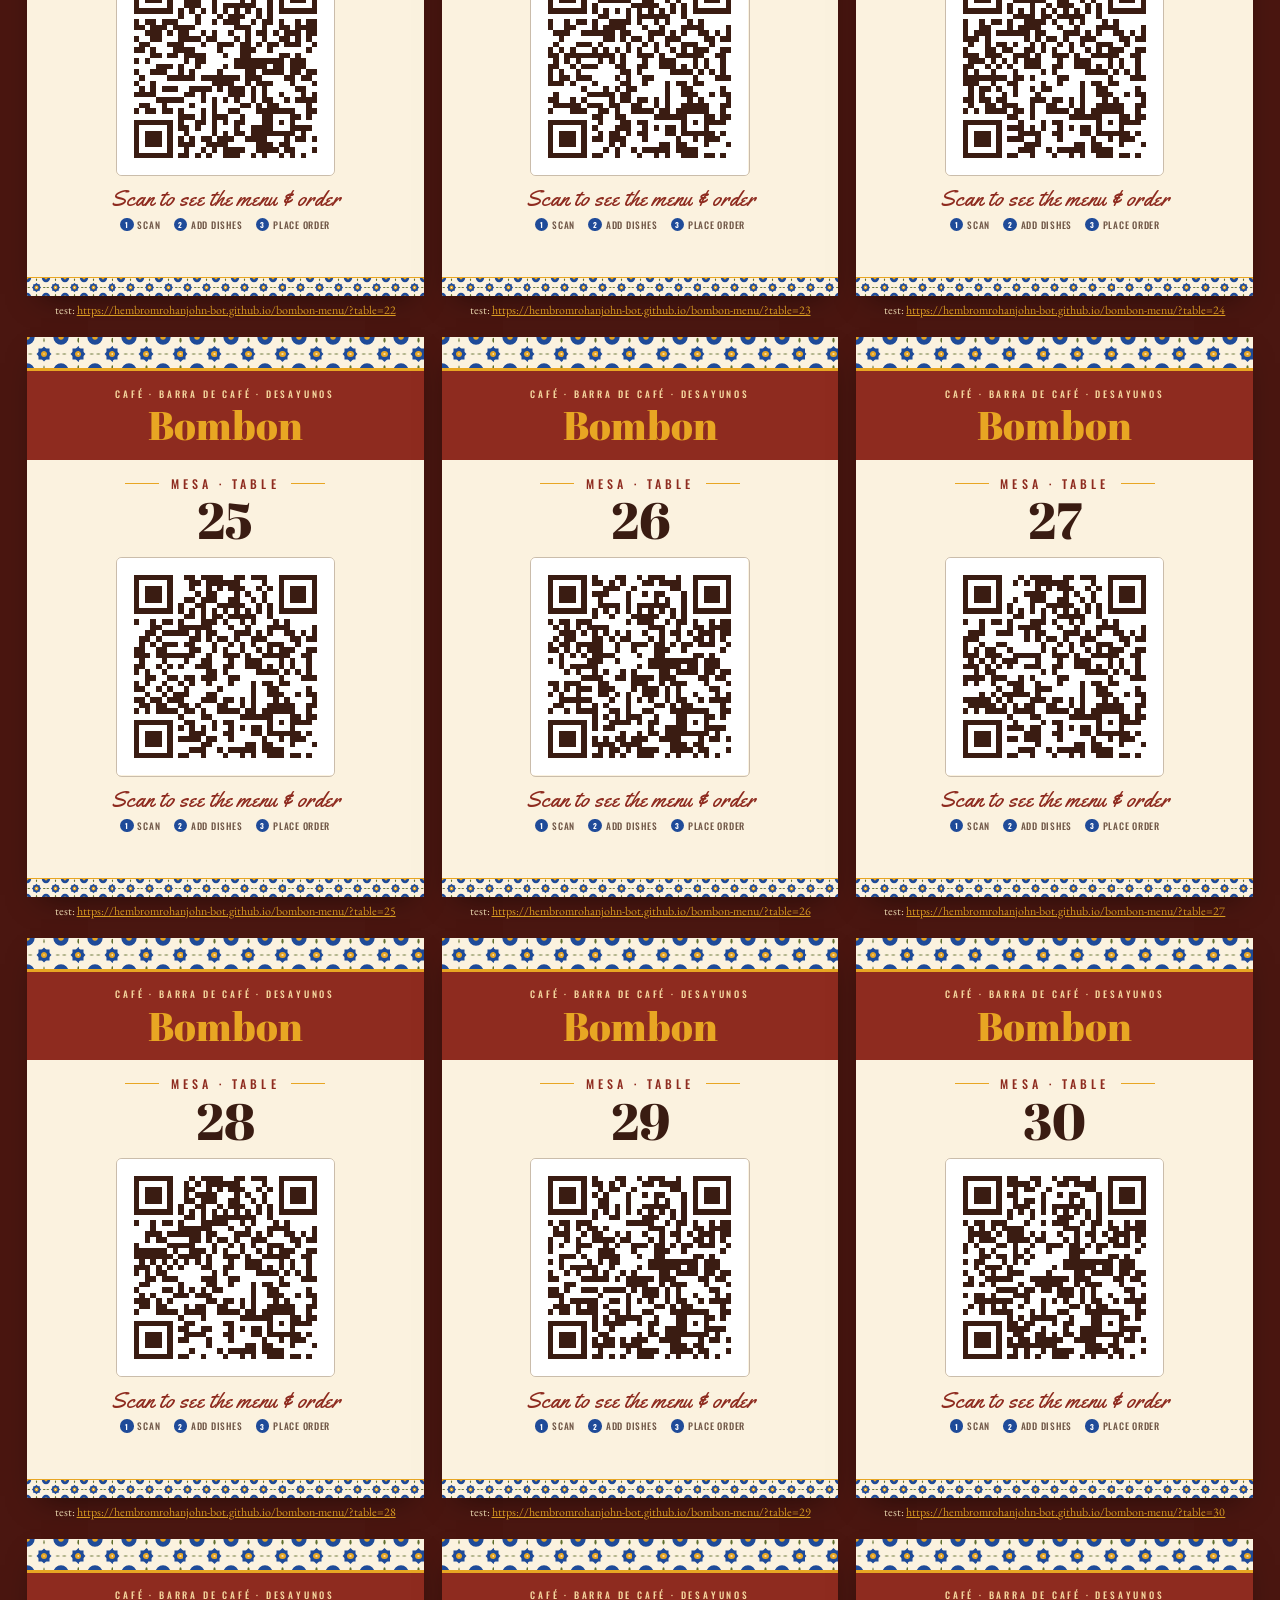
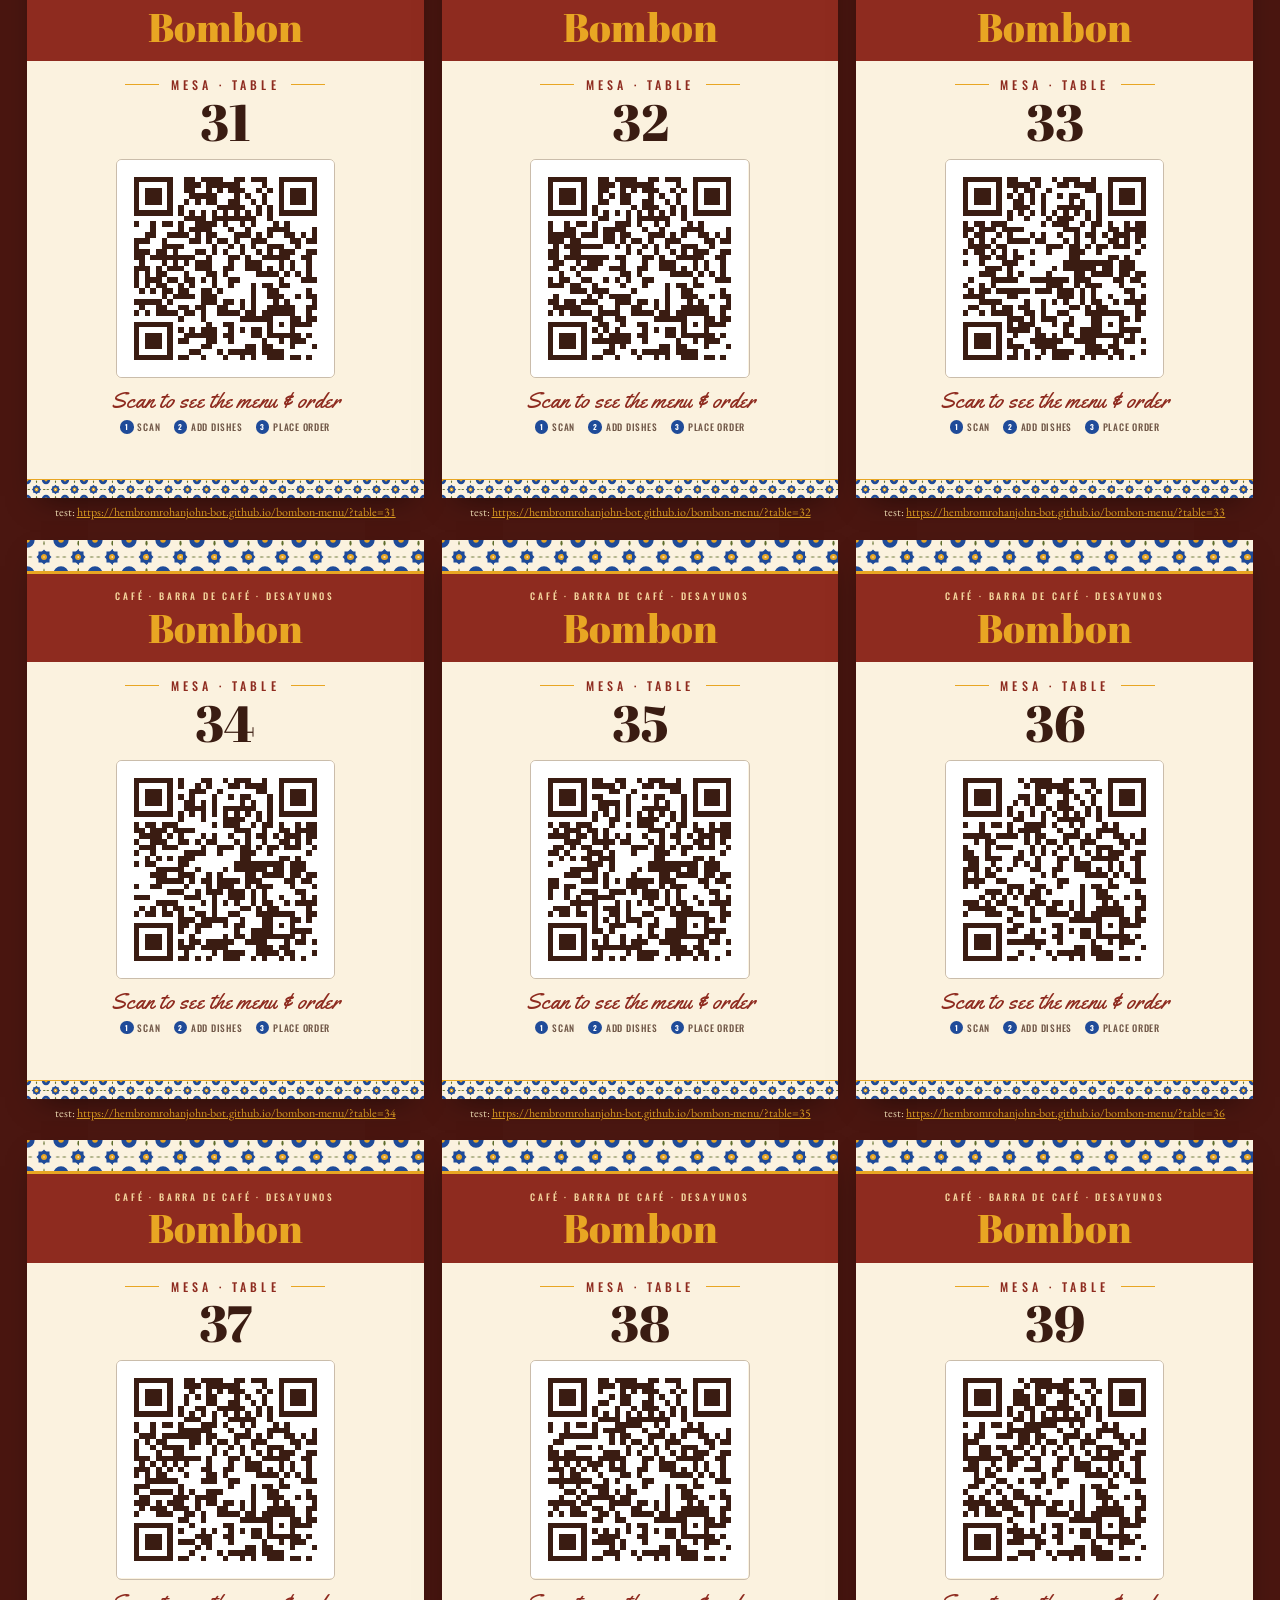
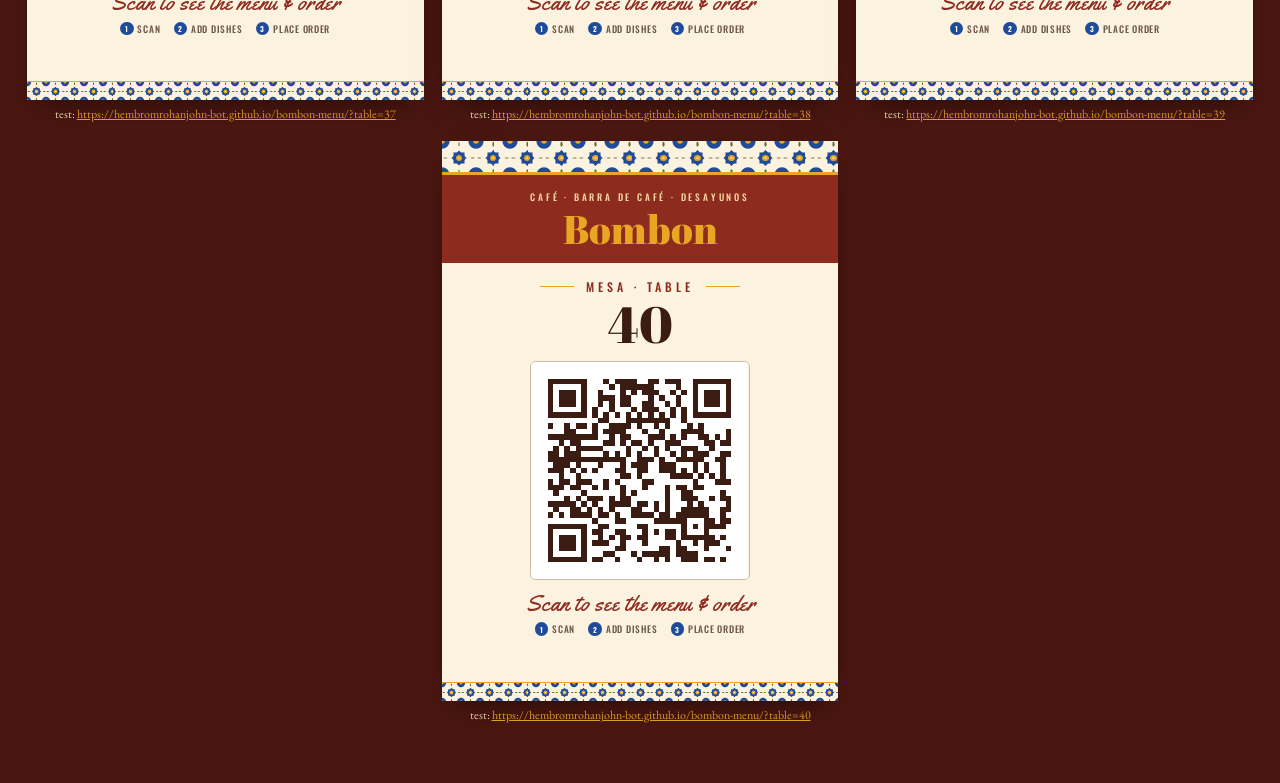
==== commit 20543b63: "Merge Spanish redesign Co-Authored-By: Claude Opus 5.5 <noreply@anthropic.com>" ====
--- a/tables.html
+++ b/tables.html
@@ -6,49 +6,46 @@
 <title>Bombon Table QR Cards</title>
 <link rel="preconnect" href="https://fonts.googleapis.com">
 <link rel="preconnect" href="https://fonts.gstatic.com" crossorigin>
-<link href="https://fonts.googleapis.com/css2?family=Fraunces:ital,opsz,wght,SOFT,WONK@0,9..144,300..600,50..100,0..1;1,9..144,300..500,50..100,0..1&family=Cormorant+Garamond:ital,wght@0,500;0,600;0,700;1,500&family=Karla:ital,wght@0,400;0,500;1,400&family=Caveat:wght@500;600&display=swap" rel="stylesheet">
+<link href="https://fonts.googleapis.com/css2?family=Abril+Fatface&family=Yellowtail&family=Oswald:wght@300;500&family=EB+Garamond:ital@0;1&display=swap" rel="stylesheet">
 <style>
 :root{
-  --paper:#EFE7DA;--paper-deep:#E6DBC9;--card:#F4EEE3;--ink:#2B1D14;--ink-soft:#6A5646;
-  --clay:#A9532F;--olive:#6E6B4A;--ochre:#B98C3E;--rule:rgba(43,29,20,.28);
-  --f-display:"Fraunces",Georgia,serif;--f-name:"Cormorant Garamond",Georgia,serif;--f-body:"Karla",system-ui,sans-serif;--f-hand:"Caveat",cursive;
+  --rojo:#8E2B1F;--rojo-deep:#4A1610;--azafran:#E8A623;--cobalto:#1F4B99;--oliva:#5F6E2C;--crema:#FBF2DF;--tinta:#3A1C12;--ink-soft:#6F5646;--rule:rgba(58,28,18,.25);
+  --wordmark:"Abril Fatface",Georgia,serif;--script:"Yellowtail",cursive;--cond:"Oswald","Arial Narrow",sans-serif;--serif:"EB Garamond",Georgia,serif;
+  --tile: url("data:image/svg+xml,%3Csvg xmlns='http://www.w3.org/2000/svg' width='64' height='64' viewBox='0 0 64 64'%3E%3Crect width='64' height='64' fill='%23FBF2DF'/%3E%3Cg fill='%231F4B99'%3E%3Crect x='21' y='21' width='22' height='22'/%3E%3Cpath d='M32 16.4L47.6 32 32 47.6 16.4 32z'/%3E%3Cpath d='M0 0h14a14 14 0 0 1-14 14zM64 0v14A14 14 0 0 1 50 0zM0 64V50a14 14 0 0 1 14 14zM64 64H50a14 14 0 0 1 14-14z'/%3E%3C/g%3E%3Ccircle cx='32' cy='32' r='6.5' fill='%23E8A623'/%3E%3Ccircle cx='32' cy='32' r='2.4' fill='%23FBF2DF'/%3E%3Cg fill='%23E8A623'%3E%3Ccircle cx='0' cy='0' r='5'/%3E%3Ccircle cx='64' cy='0' r='5'/%3E%3Ccircle cx='0' cy='64' r='5'/%3E%3Ccircle cx='64' cy='64' r='5'/%3E%3C/g%3E%3Cg fill='%235F6E2C'%3E%3Cellipse cx='32' cy='6' rx='2' ry='4.5'/%3E%3Cellipse cx='32' cy='58' rx='2' ry='4.5'/%3E%3Cellipse cx='6' cy='32' rx='4.5' ry='2'/%3E%3Cellipse cx='58' cy='32' rx='4.5' ry='2'/%3E%3C/g%3E%3C/svg%3E");
 }
 *{box-sizing:border-box;margin:0;padding:0}
-body{background:var(--paper-deep);color:var(--ink);font:15px/1.45 var(--f-body);-webkit-font-smoothing:antialiased}
+body{background:var(--rojo-deep);color:var(--tinta);font:16px/1.45 var(--serif);-webkit-font-smoothing:antialiased}
 
 /* ---------- screen toolbar ---------- */
 .tools{max-width:1000px;margin:0 auto;padding:28px 16px 8px}
-.tools h1{font:400 34px var(--f-display);font-variation-settings:"opsz" 72,"SOFT" 60;margin-bottom:6px}
-.tools p{color:var(--ink-soft);max-width:70ch;margin-bottom:10px}
-.tools code{background:var(--paper);padding:1px 5px;border-radius:3px;font-size:13px}
-.warn{background:#F6E3D6;border:1px solid #D9A58A;border-left:4px solid var(--clay);padding:10px 14px;border-radius:3px;margin:10px 0;color:#5A2A15}
+.tools{color:var(--crema)}
+.tools h1{font:400 44px var(--script);color:var(--azafran);margin-bottom:6px}
+.tools p{color:#F3DDB4;max-width:70ch;margin-bottom:10px}
+.tools code{background:rgba(255,255,255,.12);padding:1px 5px;border-radius:3px;font-size:13px}
+.warn{background:#F6E3D6;border:1px solid #D9A58A;border-left:4px solid var(--azafran);padding:10px 14px;border-radius:3px;margin:10px 0;color:#5A2A15}
 .row{display:flex;flex-wrap:wrap;align-items:end;gap:12px;margin:14px 0 4px}
-.row label{font:600 14px var(--f-name);letter-spacing:.06em;display:flex;flex-direction:column;gap:4px}
-.row input{width:90px;min-height:44px;padding:8px 10px;border:1px solid var(--rule);border-radius:3px;background:#FBF7EE;font:15px var(--f-body)}
-.row button{appearance:none;cursor:pointer;min-height:44px;padding:0 20px;border-radius:3px;border:1px solid var(--clay);
-  background:var(--clay);color:#FBF3E6;font:700 17px var(--f-name);font-variant:small-caps;letter-spacing:.08em}
+.row label{font:500 13px var(--cond);letter-spacing:.12em;text-transform:uppercase;color:#F3DDB4;display:flex;flex-direction:column;gap:4px}
+.row input{width:90px;min-height:44px;padding:8px 10px;border:1px solid var(--rule);border-radius:3px;background:#FBF7EE;font:16px var(--serif)}
+.row button{appearance:none;cursor:pointer;min-height:44px;padding:0 22px;border-radius:999px;border:0;background:var(--azafran);color:var(--rojo-deep);font:500 16px var(--cond);letter-spacing:.12em;text-transform:uppercase}
 
 /* ---------- cards: A6 (105 × 148 mm), four per A4 sheet ---------- */
 .sheets{display:flex;flex-wrap:wrap;justify-content:center;gap:18px;padding:18px 16px 60px}
-.card{
-  width:105mm;height:148mm;background:var(--card);position:relative;overflow:hidden;
-  display:flex;flex-direction:column;align-items:center;text-align:center;padding:9mm 8mm 7mm;
-  box-shadow:0 12px 30px -18px rgba(43,29,20,.55);
-}
-.card::before{content:"";position:absolute;inset:4.5mm;border:.35mm solid var(--rule);outline:.35mm solid var(--rule);outline-offset:1.2mm;pointer-events:none}
-.est{font:600 7.5pt var(--f-name);letter-spacing:.3em;text-transform:uppercase;color:var(--olive)}
-.logo{font:400 30pt/1 var(--f-display);font-variation-settings:"opsz" 144,"SOFT" 100,"WONK" 1;margin:1.5mm 0 2mm}
-.logo em{font-style:italic;color:var(--clay);font-weight:300}
-.tbl{display:flex;align-items:center;gap:3mm;font:700 10pt var(--f-name);letter-spacing:.34em;text-transform:uppercase;color:var(--clay)}
-.tbl::before,.tbl::after{content:"";width:9mm;height:.3mm;background:var(--ochre)}
-.num{font:350 40pt/1 var(--f-display);font-variation-settings:"opsz" 144,"SOFT" 100;margin:.5mm 0 3mm}
-.qr{width:62mm;height:62mm;display:block;border-radius:1.5mm}
-.cta{font:italic 500 12.5pt/1.2 var(--f-name);margin-top:3mm}
-.steps{display:flex;gap:3.5mm;margin-top:2mm;font:500 7.3pt var(--f-body);color:var(--ink-soft)}
-.steps b{display:inline-grid;place-items:center;width:3.6mm;height:3.6mm;border-radius:50%;background:var(--clay);color:#FBF3E6;font-size:6pt;margin-right:1mm;vertical-align:.2mm}
-.hand{font:500 14pt var(--f-hand);color:var(--clay);transform:rotate(-3deg);margin-top:auto}
-.link{display:block;margin-top:6px;font-size:12px;color:var(--ink-soft);word-break:break-all;text-align:center;max-width:105mm}
-.link a{color:var(--clay)}
+.card{width:105mm;height:148mm;background:var(--crema);position:relative;overflow:hidden;display:flex;flex-direction:column;align-items:center;text-align:center;
+  box-shadow:0 12px 30px -14px rgba(0,0,0,.6)}
+.tiles{width:100%;height:9mm;flex:none;background:var(--tile) 0 0/9mm 9mm;border-bottom:.8mm solid var(--azafran)}
+.head{width:100%;background:var(--rojo);color:var(--azafran);padding:4mm 0 3.5mm}
+.est{font:500 7pt var(--cond);letter-spacing:.3em;text-transform:uppercase;color:#F6D9A0}
+.logo{font:400 30pt/1.05 var(--wordmark);margin-top:1mm}
+.tbl{display:flex;align-items:center;gap:3mm;margin-top:4mm;font:500 9pt var(--cond);letter-spacing:.34em;text-transform:uppercase;color:var(--rojo)}
+.tbl::before,.tbl::after{content:"";width:9mm;height:.3mm;background:var(--azafran)}
+.num{font:400 38pt/1 var(--wordmark);color:var(--tinta);margin:1mm 0 3mm}
+.qr{width:58mm;height:58mm;display:block;border-radius:1.5mm;border:.4mm solid var(--rule)}
+.cta{font:400 17pt/1.1 var(--script);color:var(--rojo);margin-top:3mm}
+.steps{display:flex;gap:3.5mm;margin-top:1.5mm;font:500 7pt var(--cond);letter-spacing:.08em;text-transform:uppercase;color:var(--ink-soft)}
+.steps b{display:inline-grid;place-items:center;width:3.6mm;height:3.6mm;border-radius:50%;background:var(--cobalto);color:#fff;font-size:5.5pt;margin-right:1mm;vertical-align:.2mm}
+.foot{margin-top:auto;width:100%;height:5mm;background:var(--tile) 0 0/5mm 5mm;border-top:.5mm solid var(--azafran)}
+.link{display:block;margin-top:6px;font-size:12px;color:#F3DDB4;word-break:break-all;text-align:center;max-width:105mm}
+.link a{color:var(--azafran)}
 
 @page{size:A4;margin:0}
 @media print{
@@ -86,20 +83,20 @@
   let d = "";
   for(let r = 0; r < n; r++) for(let c = 0; c < n; c++) if(q.isDark(r, c)) d += `M${c+pad} ${r+pad}h1v1h-1z`;
   return `<svg class="qr" viewBox="0 0 ${size} ${size}" shape-rendering="crispEdges" role="img" aria-label="QR code: ${text}">`+
-         `<rect width="${size}" height="${size}" fill="#FBF7EE"/><path d="${d}" fill="#2B1D14"/></svg>`;
+         `<rect width="${size}" height="${size}" fill="#FFFFFF"/><path d="${d}" fill="#3A1C12"/></svg>`;
 }
 
 function card(n){
   const url = urlFor(n);
   return `<div class="cell"><div class="card">
-    <div class="est">Café · Coffee Bar</div>
-    <div class="logo">Bomb<em>o</em>n</div>
-    <div class="tbl">Table</div>
+    <div class="tiles"></div>
+    <div class="head"><div class="est">Café · Barra de café · Desayunos</div><div class="logo">Bombon</div></div>
+    <div class="tbl">Mesa · Table</div>
     <div class="num">${n}</div>
     ${qrSvg(url)}
     <div class="cta">Scan to see the menu &amp; order</div>
     <div class="steps"><span><b>1</b>Scan</span><span><b>2</b>Add dishes</span><span><b>3</b>Place order</span></div>
-    <div class="hand">Linger longer.</div>
+    <div class="foot"></div>
   </div><div class="link">test: <a href="${url}" target="_blank" rel="noopener">${url}</a></div></div>`;
 }
 
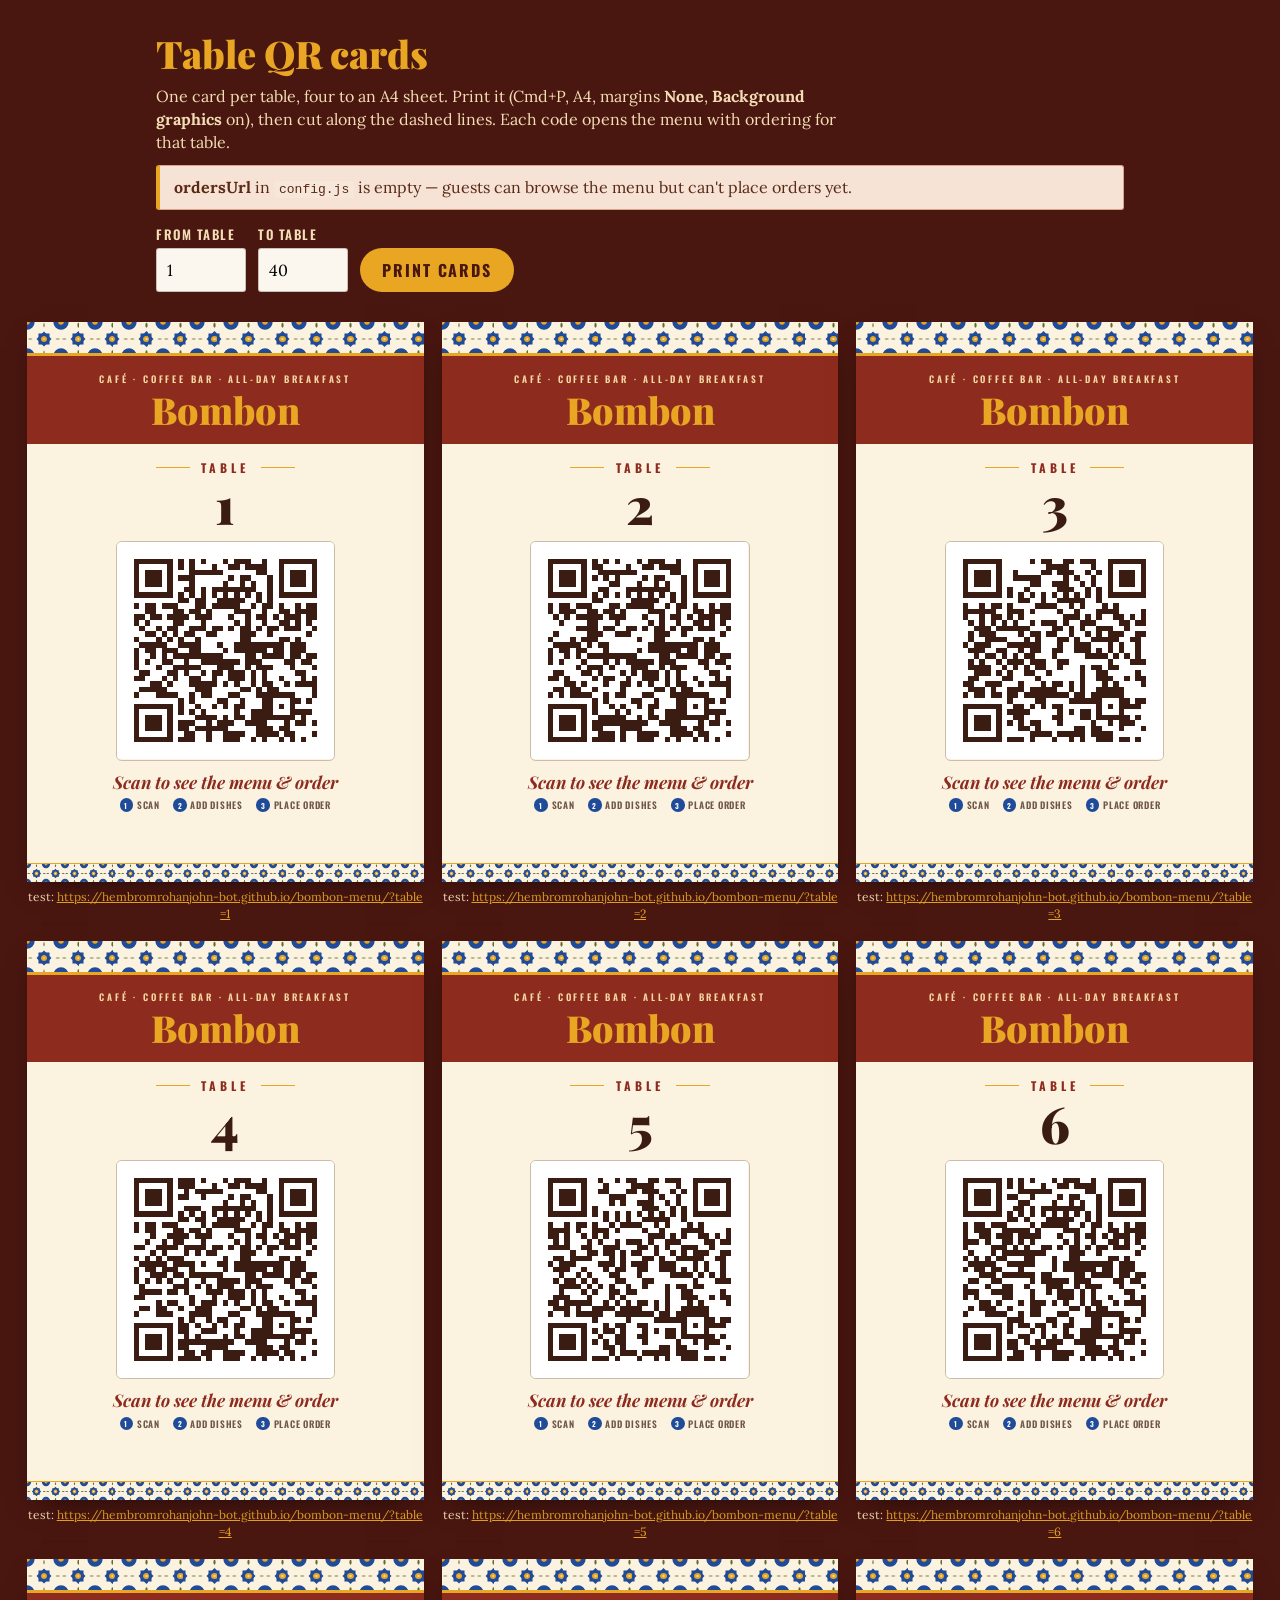
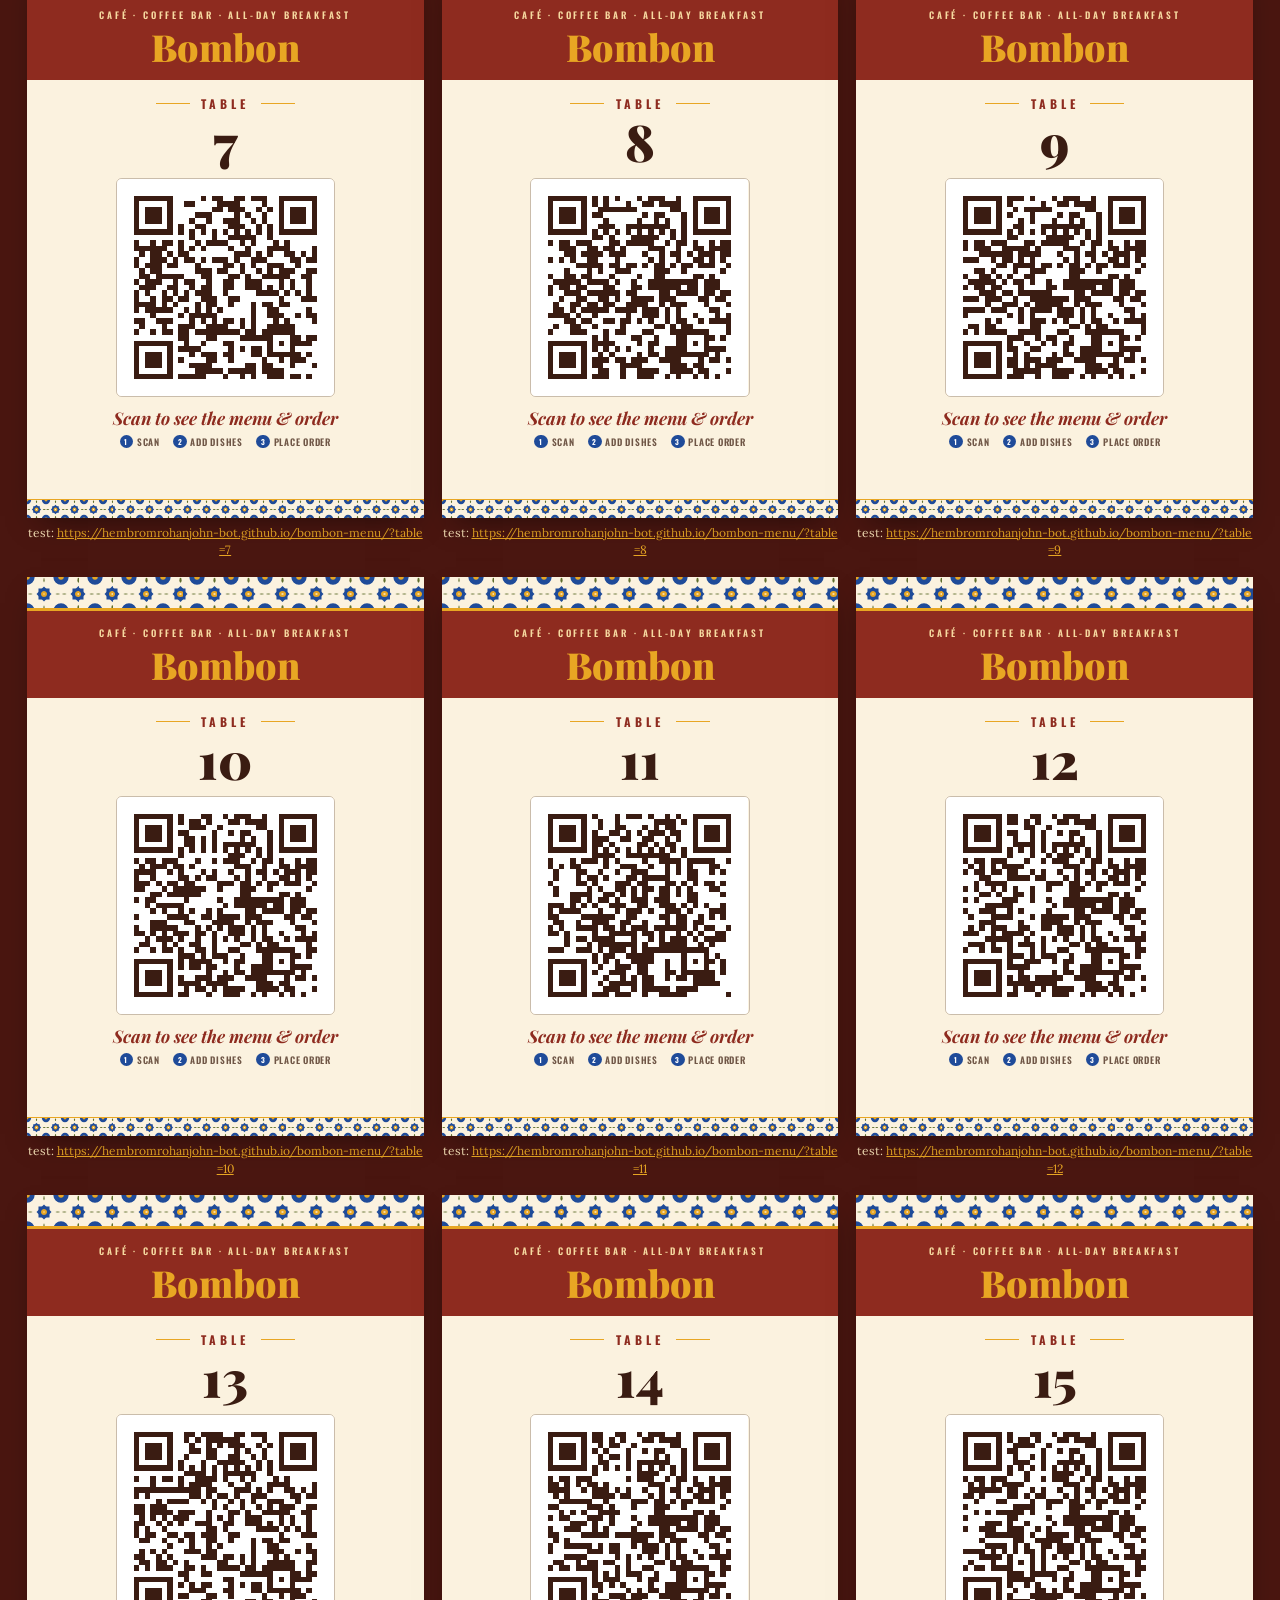
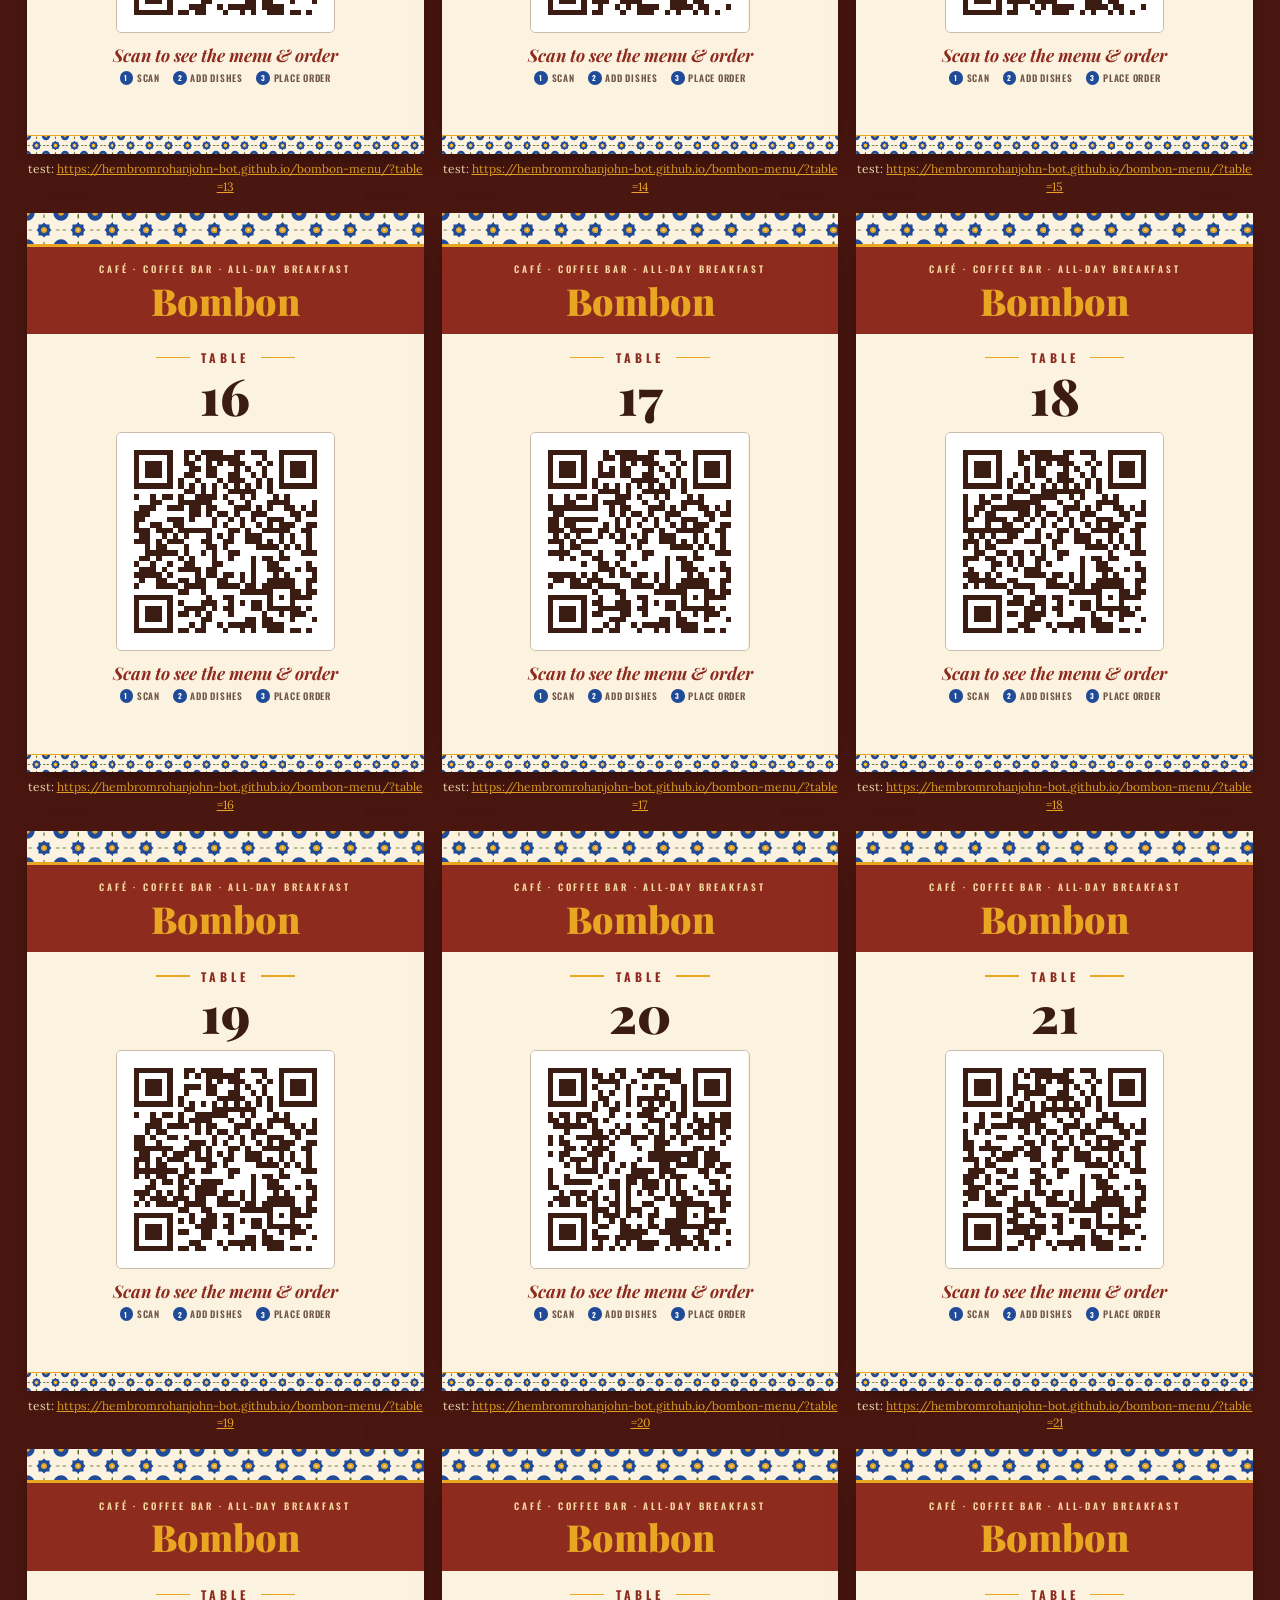
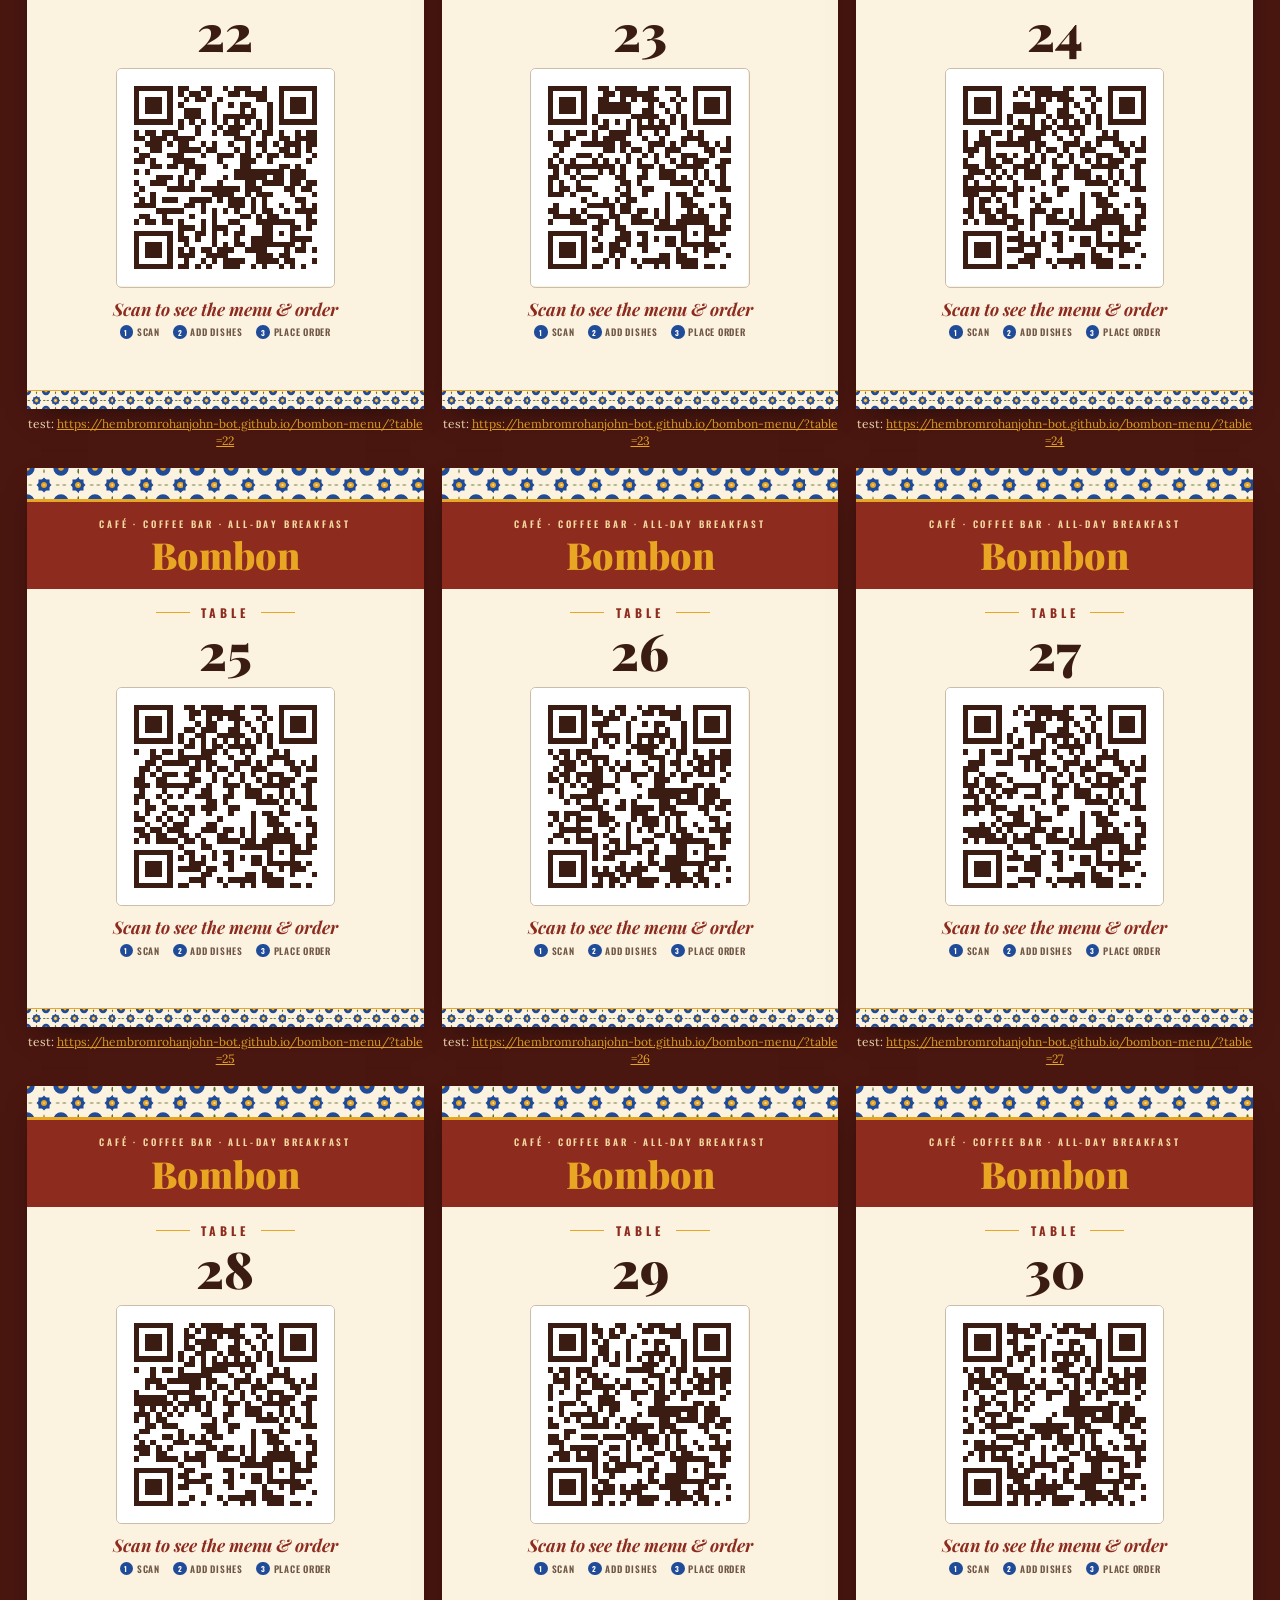
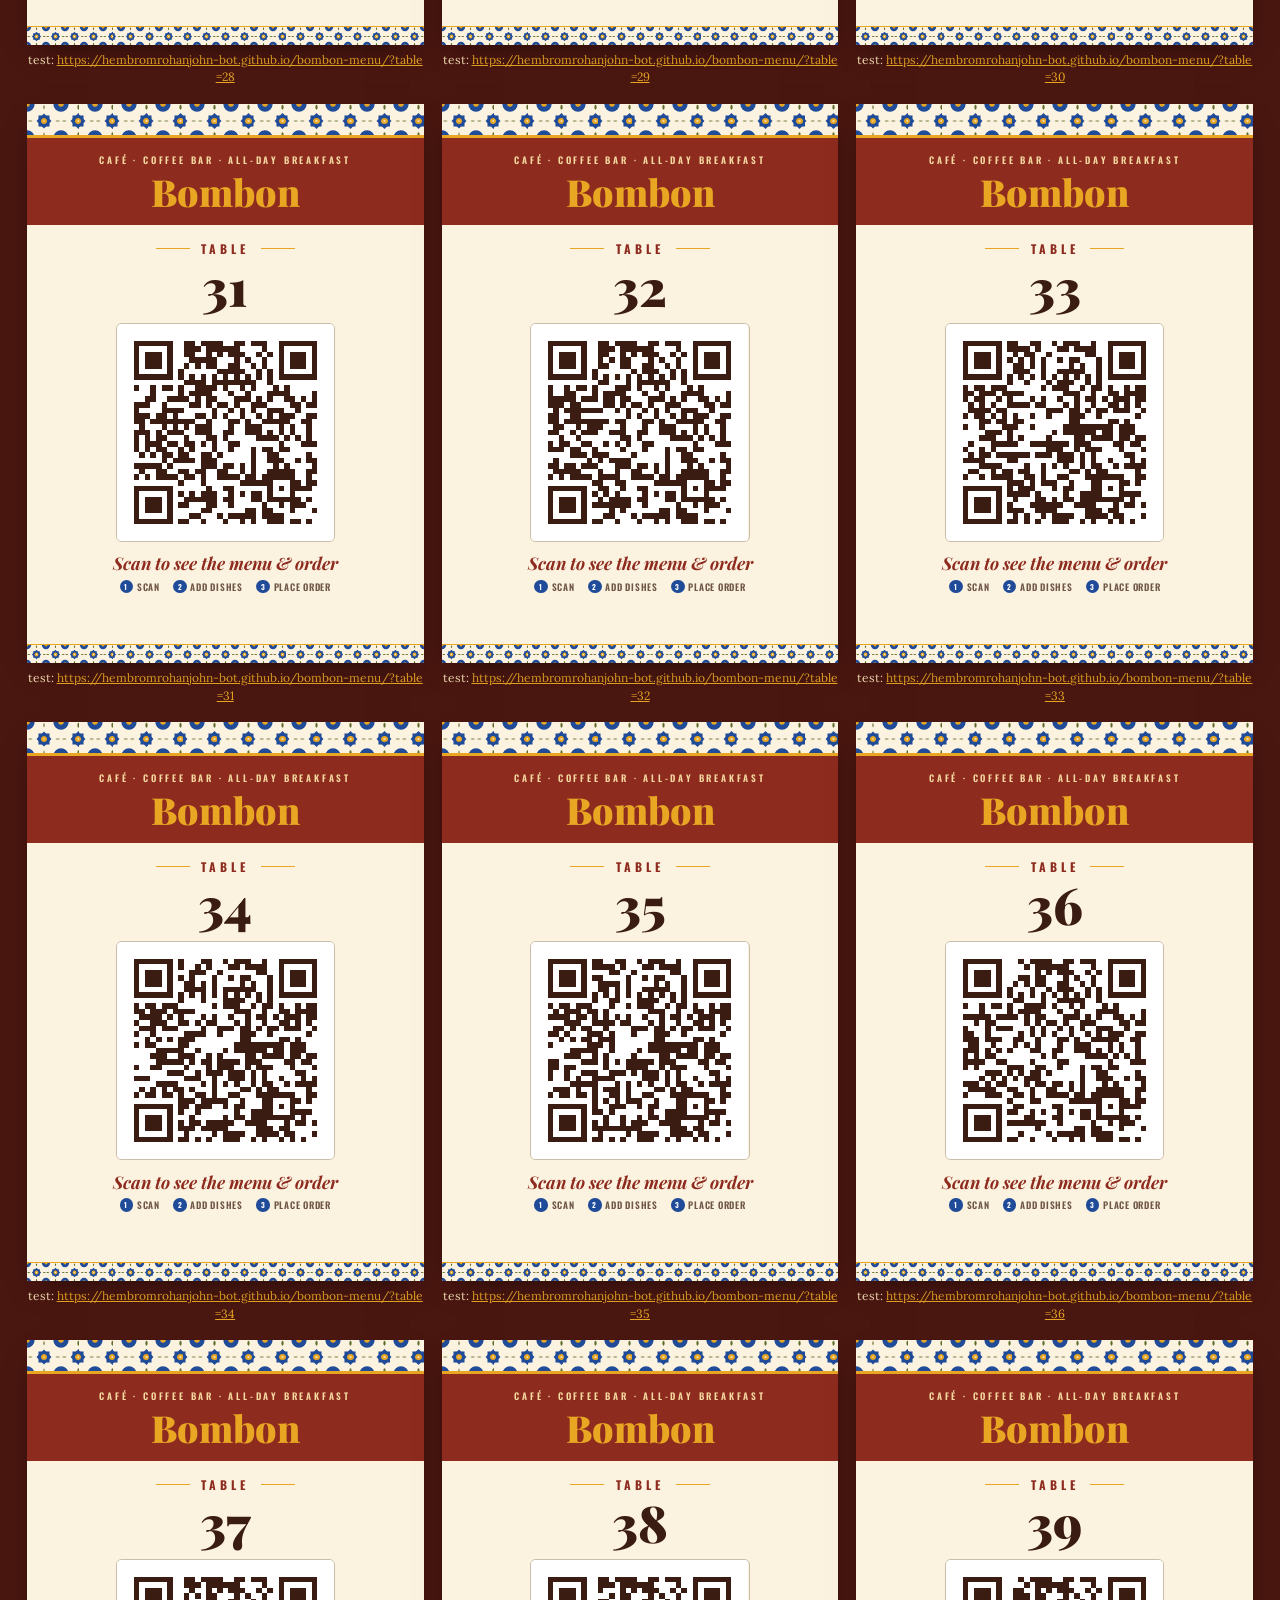
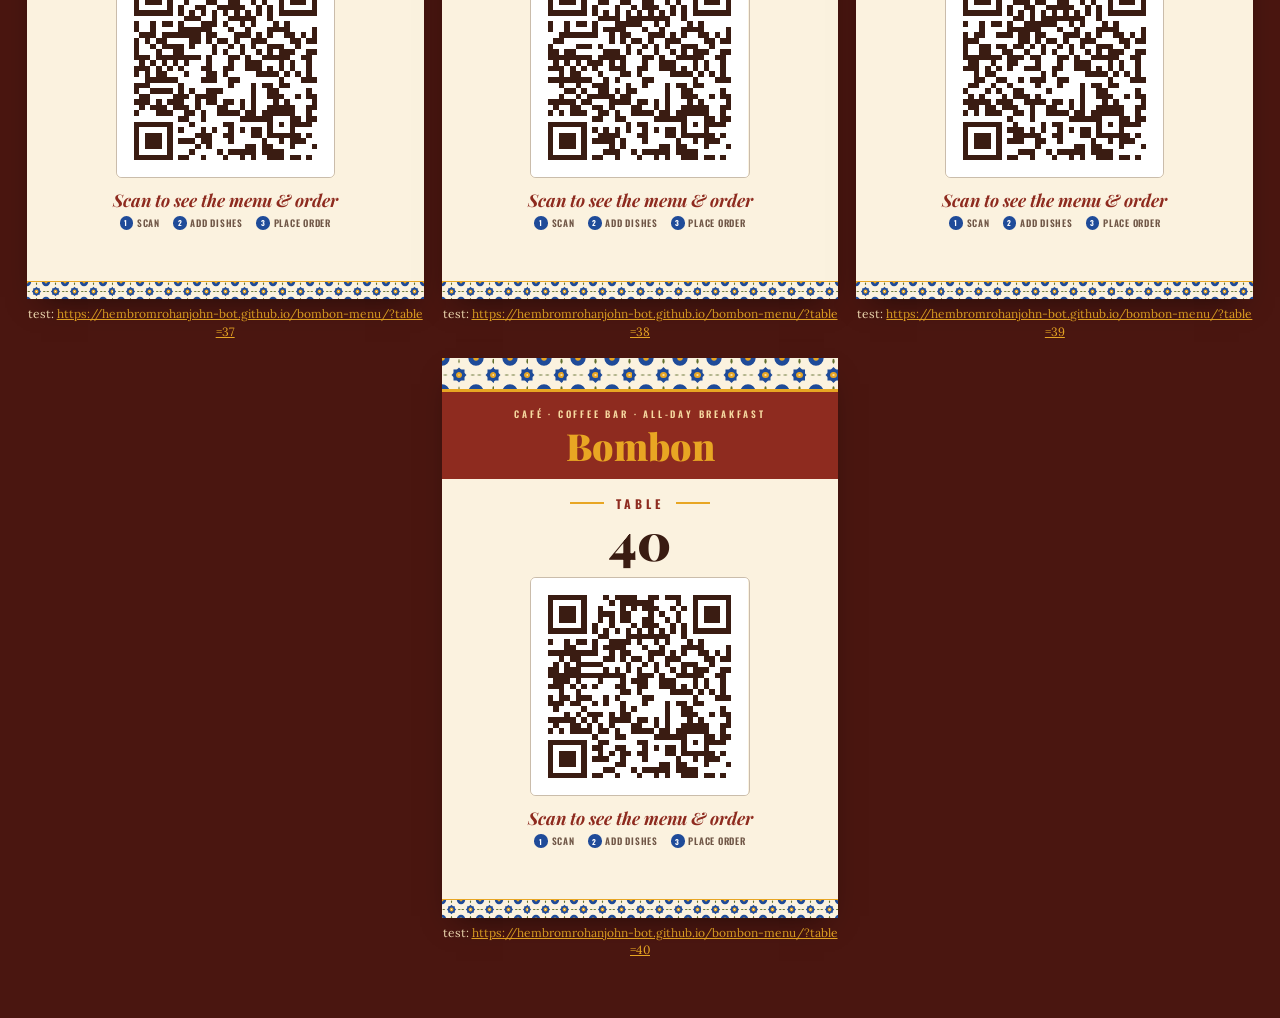
==== commit 64c2f35c: "Merge bold English menu Co-Authored-By: Claude Opus 5.5 <noreply@anthropic.com>" ====
--- a/tables.html
+++ b/tables.html
@@ -6,11 +6,11 @@
 <title>Bombon Table QR Cards</title>
 <link rel="preconnect" href="https://fonts.googleapis.com">
 <link rel="preconnect" href="https://fonts.gstatic.com" crossorigin>
-<link href="https://fonts.googleapis.com/css2?family=Abril+Fatface&family=Yellowtail&family=Oswald:wght@300;500&family=EB+Garamond:ital@0;1&display=swap" rel="stylesheet">
+<link href="https://fonts.googleapis.com/css2?family=Playfair+Display:ital,wght@0,900;1,700&family=Oswald:wght@600;700&family=Lora:ital,wght@0,500;1,500&display=swap" rel="stylesheet">
 <style>
 :root{
   --rojo:#8E2B1F;--rojo-deep:#4A1610;--azafran:#E8A623;--cobalto:#1F4B99;--oliva:#5F6E2C;--crema:#FBF2DF;--tinta:#3A1C12;--ink-soft:#6F5646;--rule:rgba(58,28,18,.25);
-  --wordmark:"Abril Fatface",Georgia,serif;--script:"Yellowtail",cursive;--cond:"Oswald","Arial Narrow",sans-serif;--serif:"EB Garamond",Georgia,serif;
+  --wordmark:"Playfair Display",Georgia,serif;--cond:"Oswald","Arial Narrow",sans-serif;--serif:"Lora",Georgia,serif;
   --tile: url("data:image/svg+xml,%3Csvg xmlns='http://www.w3.org/2000/svg' width='64' height='64' viewBox='0 0 64 64'%3E%3Crect width='64' height='64' fill='%23FBF2DF'/%3E%3Cg fill='%231F4B99'%3E%3Crect x='21' y='21' width='22' height='22'/%3E%3Cpath d='M32 16.4L47.6 32 32 47.6 16.4 32z'/%3E%3Cpath d='M0 0h14a14 14 0 0 1-14 14zM64 0v14A14 14 0 0 1 50 0zM0 64V50a14 14 0 0 1 14 14zM64 64H50a14 14 0 0 1 14-14z'/%3E%3C/g%3E%3Ccircle cx='32' cy='32' r='6.5' fill='%23E8A623'/%3E%3Ccircle cx='32' cy='32' r='2.4' fill='%23FBF2DF'/%3E%3Cg fill='%23E8A623'%3E%3Ccircle cx='0' cy='0' r='5'/%3E%3Ccircle cx='64' cy='0' r='5'/%3E%3Ccircle cx='0' cy='64' r='5'/%3E%3Ccircle cx='64' cy='64' r='5'/%3E%3C/g%3E%3Cg fill='%235F6E2C'%3E%3Cellipse cx='32' cy='6' rx='2' ry='4.5'/%3E%3Cellipse cx='32' cy='58' rx='2' ry='4.5'/%3E%3Cellipse cx='6' cy='32' rx='4.5' ry='2'/%3E%3Cellipse cx='58' cy='32' rx='4.5' ry='2'/%3E%3C/g%3E%3C/svg%3E");
 }
 *{box-sizing:border-box;margin:0;padding:0}
@@ -19,14 +19,14 @@
 /* ---------- screen toolbar ---------- */
 .tools{max-width:1000px;margin:0 auto;padding:28px 16px 8px}
 .tools{color:var(--crema)}
-.tools h1{font:400 44px var(--script);color:var(--azafran);margin-bottom:6px}
+.tools h1{font:900 38px var(--wordmark);color:var(--azafran);margin-bottom:6px}
 .tools p{color:#F3DDB4;max-width:70ch;margin-bottom:10px}
 .tools code{background:rgba(255,255,255,.12);padding:1px 5px;border-radius:3px;font-size:13px}
 .warn{background:#F6E3D6;border:1px solid #D9A58A;border-left:4px solid var(--azafran);padding:10px 14px;border-radius:3px;margin:10px 0;color:#5A2A15}
 .row{display:flex;flex-wrap:wrap;align-items:end;gap:12px;margin:14px 0 4px}
-.row label{font:500 13px var(--cond);letter-spacing:.12em;text-transform:uppercase;color:#F3DDB4;display:flex;flex-direction:column;gap:4px}
+.row label{font:600 13px var(--cond);letter-spacing:.12em;text-transform:uppercase;color:#F3DDB4;display:flex;flex-direction:column;gap:4px}
 .row input{width:90px;min-height:44px;padding:8px 10px;border:1px solid var(--rule);border-radius:3px;background:#FBF7EE;font:16px var(--serif)}
-.row button{appearance:none;cursor:pointer;min-height:44px;padding:0 22px;border-radius:999px;border:0;background:var(--azafran);color:var(--rojo-deep);font:500 16px var(--cond);letter-spacing:.12em;text-transform:uppercase}
+.row button{appearance:none;cursor:pointer;min-height:44px;padding:0 22px;border-radius:999px;border:0;background:var(--azafran);color:var(--rojo-deep);font:700 16px var(--cond);letter-spacing:.12em;text-transform:uppercase}
 
 /* ---------- cards: A6 (105 × 148 mm), four per A4 sheet ---------- */
 .sheets{display:flex;flex-wrap:wrap;justify-content:center;gap:18px;padding:18px 16px 60px}
@@ -34,14 +34,14 @@
   box-shadow:0 12px 30px -14px rgba(0,0,0,.6)}
 .tiles{width:100%;height:9mm;flex:none;background:var(--tile) 0 0/9mm 9mm;border-bottom:.8mm solid var(--azafran)}
 .head{width:100%;background:var(--rojo);color:var(--azafran);padding:4mm 0 3.5mm}
-.est{font:500 7pt var(--cond);letter-spacing:.3em;text-transform:uppercase;color:#F6D9A0}
-.logo{font:400 30pt/1.05 var(--wordmark);margin-top:1mm}
-.tbl{display:flex;align-items:center;gap:3mm;margin-top:4mm;font:500 9pt var(--cond);letter-spacing:.34em;text-transform:uppercase;color:var(--rojo)}
+.est{font:600 7pt var(--cond);letter-spacing:.3em;text-transform:uppercase;color:#F6D9A0}
+.logo{font:900 28pt/1.1 var(--wordmark);margin-top:1mm}
+.tbl{display:flex;align-items:center;gap:3mm;margin-top:4mm;font:700 9pt var(--cond);letter-spacing:.34em;text-transform:uppercase;color:var(--rojo)}
 .tbl::before,.tbl::after{content:"";width:9mm;height:.3mm;background:var(--azafran)}
-.num{font:400 38pt/1 var(--wordmark);color:var(--tinta);margin:1mm 0 3mm}
+.num{font:900 38pt/1 var(--wordmark);color:var(--tinta);margin:1mm 0 3mm}
 .qr{width:58mm;height:58mm;display:block;border-radius:1.5mm;border:.4mm solid var(--rule)}
-.cta{font:400 17pt/1.1 var(--script);color:var(--rojo);margin-top:3mm}
-.steps{display:flex;gap:3.5mm;margin-top:1.5mm;font:500 7pt var(--cond);letter-spacing:.08em;text-transform:uppercase;color:var(--ink-soft)}
+.cta{font:italic 700 13pt/1.2 var(--wordmark);color:var(--rojo);margin-top:3mm}
+.steps{display:flex;gap:3.5mm;margin-top:1.5mm;font:600 7pt var(--cond);letter-spacing:.08em;text-transform:uppercase;color:var(--ink-soft)}
 .steps b{display:inline-grid;place-items:center;width:3.6mm;height:3.6mm;border-radius:50%;background:var(--cobalto);color:#fff;font-size:5.5pt;margin-right:1mm;vertical-align:.2mm}
 .foot{margin-top:auto;width:100%;height:5mm;background:var(--tile) 0 0/5mm 5mm;border-top:.5mm solid var(--azafran)}
 .link{display:block;margin-top:6px;font-size:12px;color:#F3DDB4;word-break:break-all;text-align:center;max-width:105mm}
@@ -90,8 +90,8 @@
   const url = urlFor(n);
   return `<div class="cell"><div class="card">
     <div class="tiles"></div>
-    <div class="head"><div class="est">Café · Barra de café · Desayunos</div><div class="logo">Bombon</div></div>
-    <div class="tbl">Mesa · Table</div>
+    <div class="head"><div class="est">Café · Coffee Bar · All-Day Breakfast</div><div class="logo">Bombon</div></div>
+    <div class="tbl">Table</div>
     <div class="num">${n}</div>
     ${qrSvg(url)}
     <div class="cta">Scan to see the menu &amp; order</div>
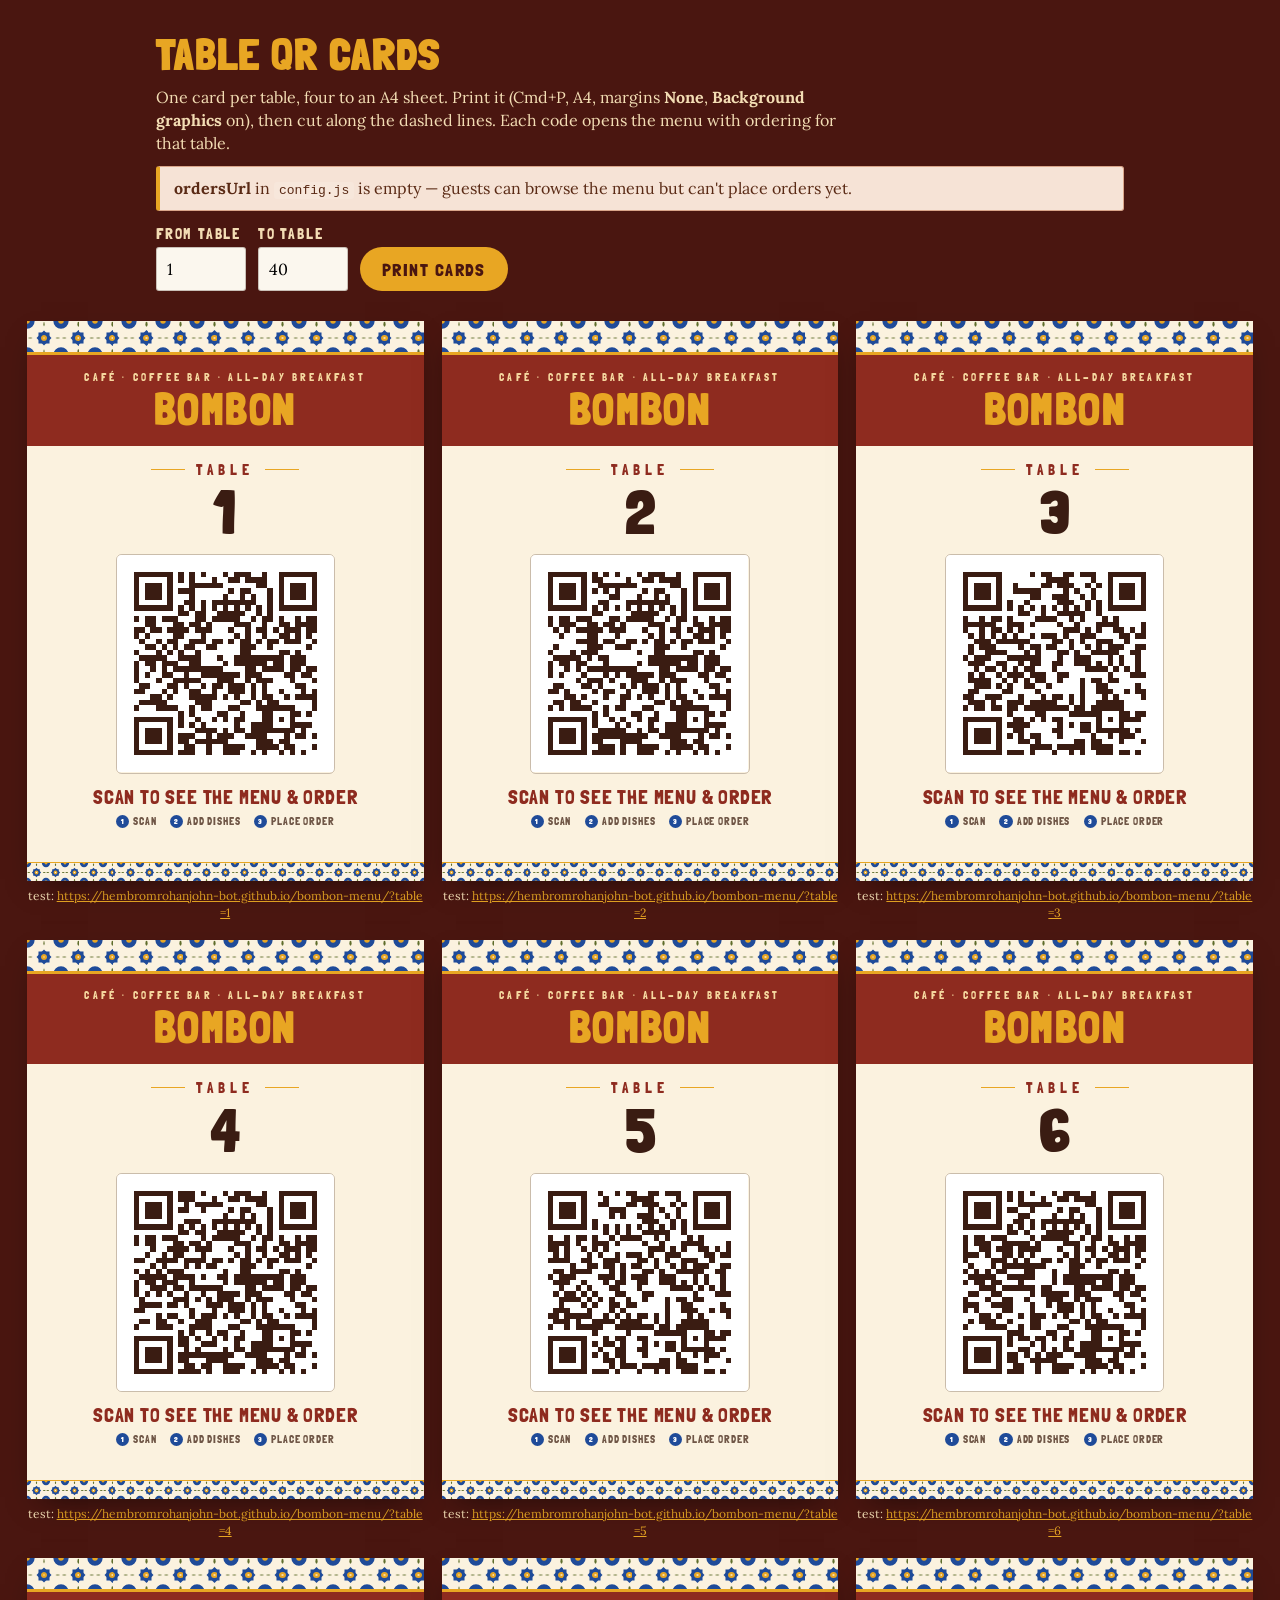
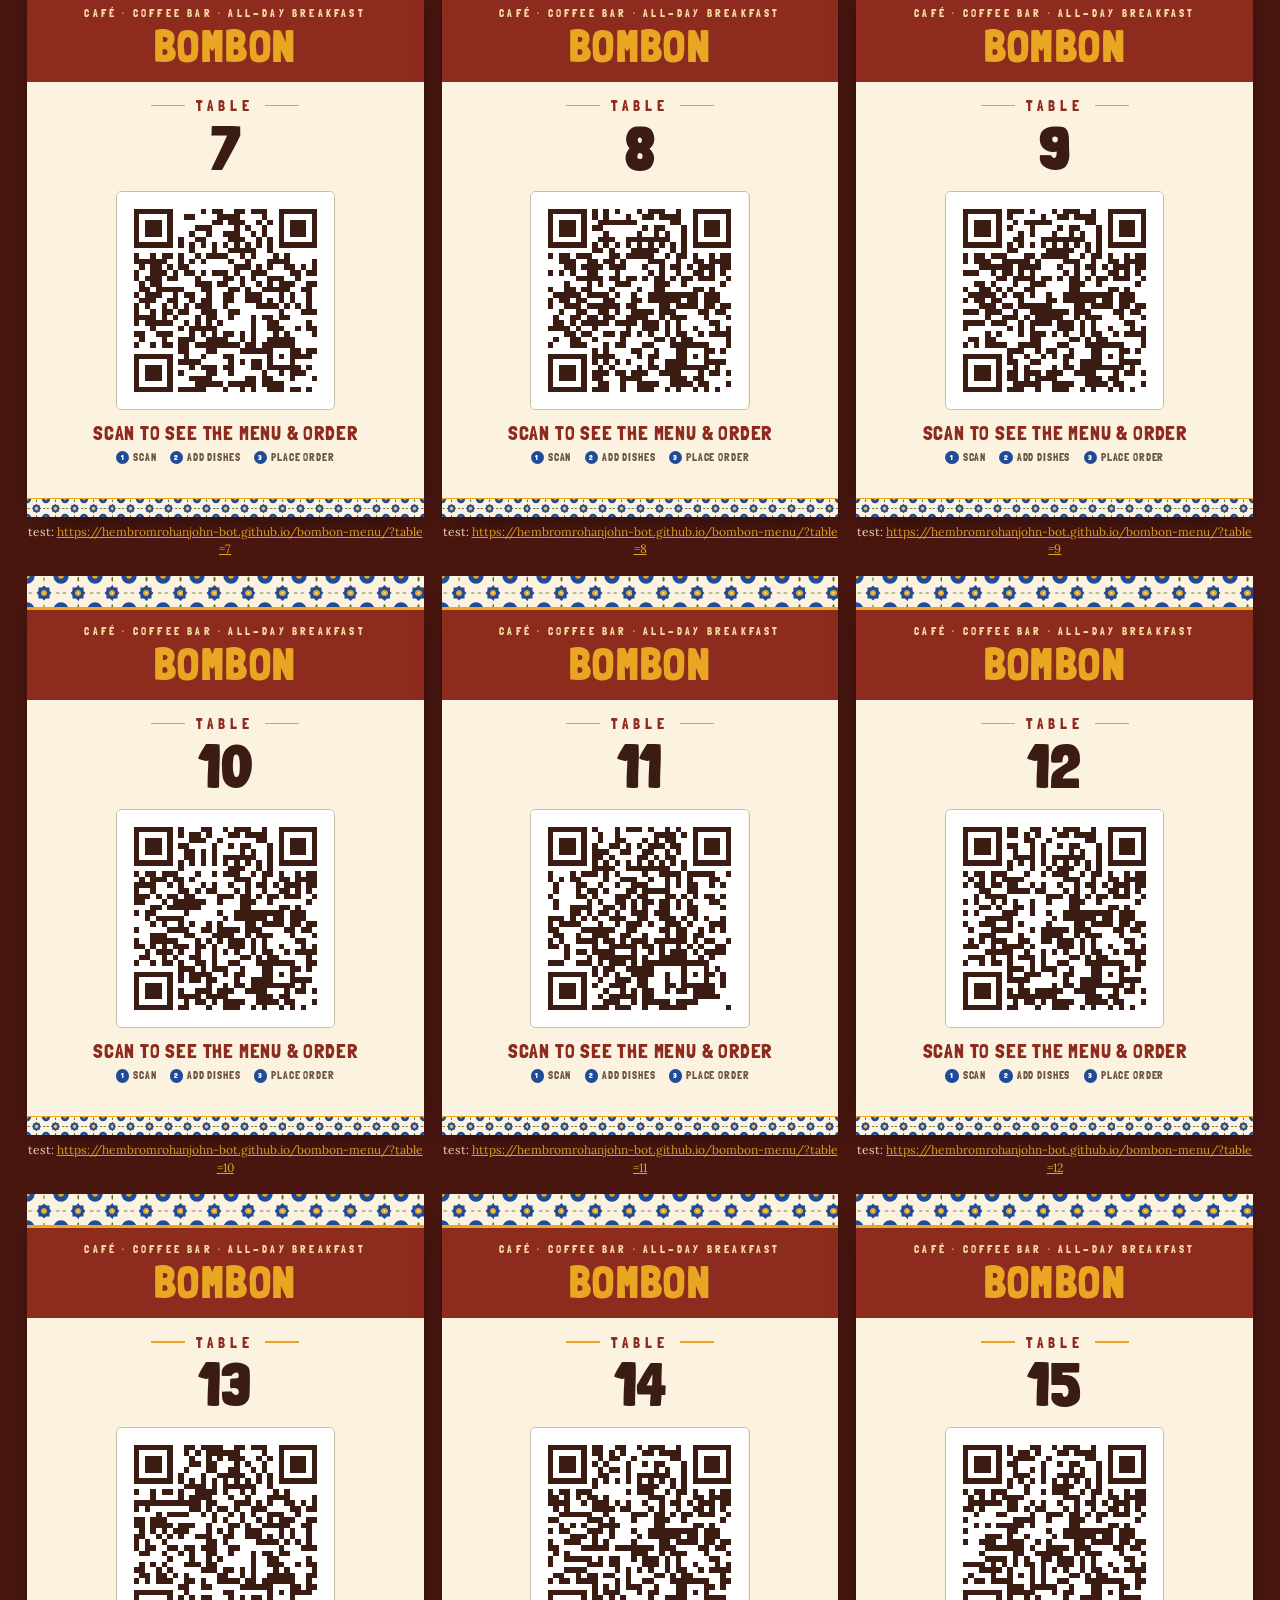
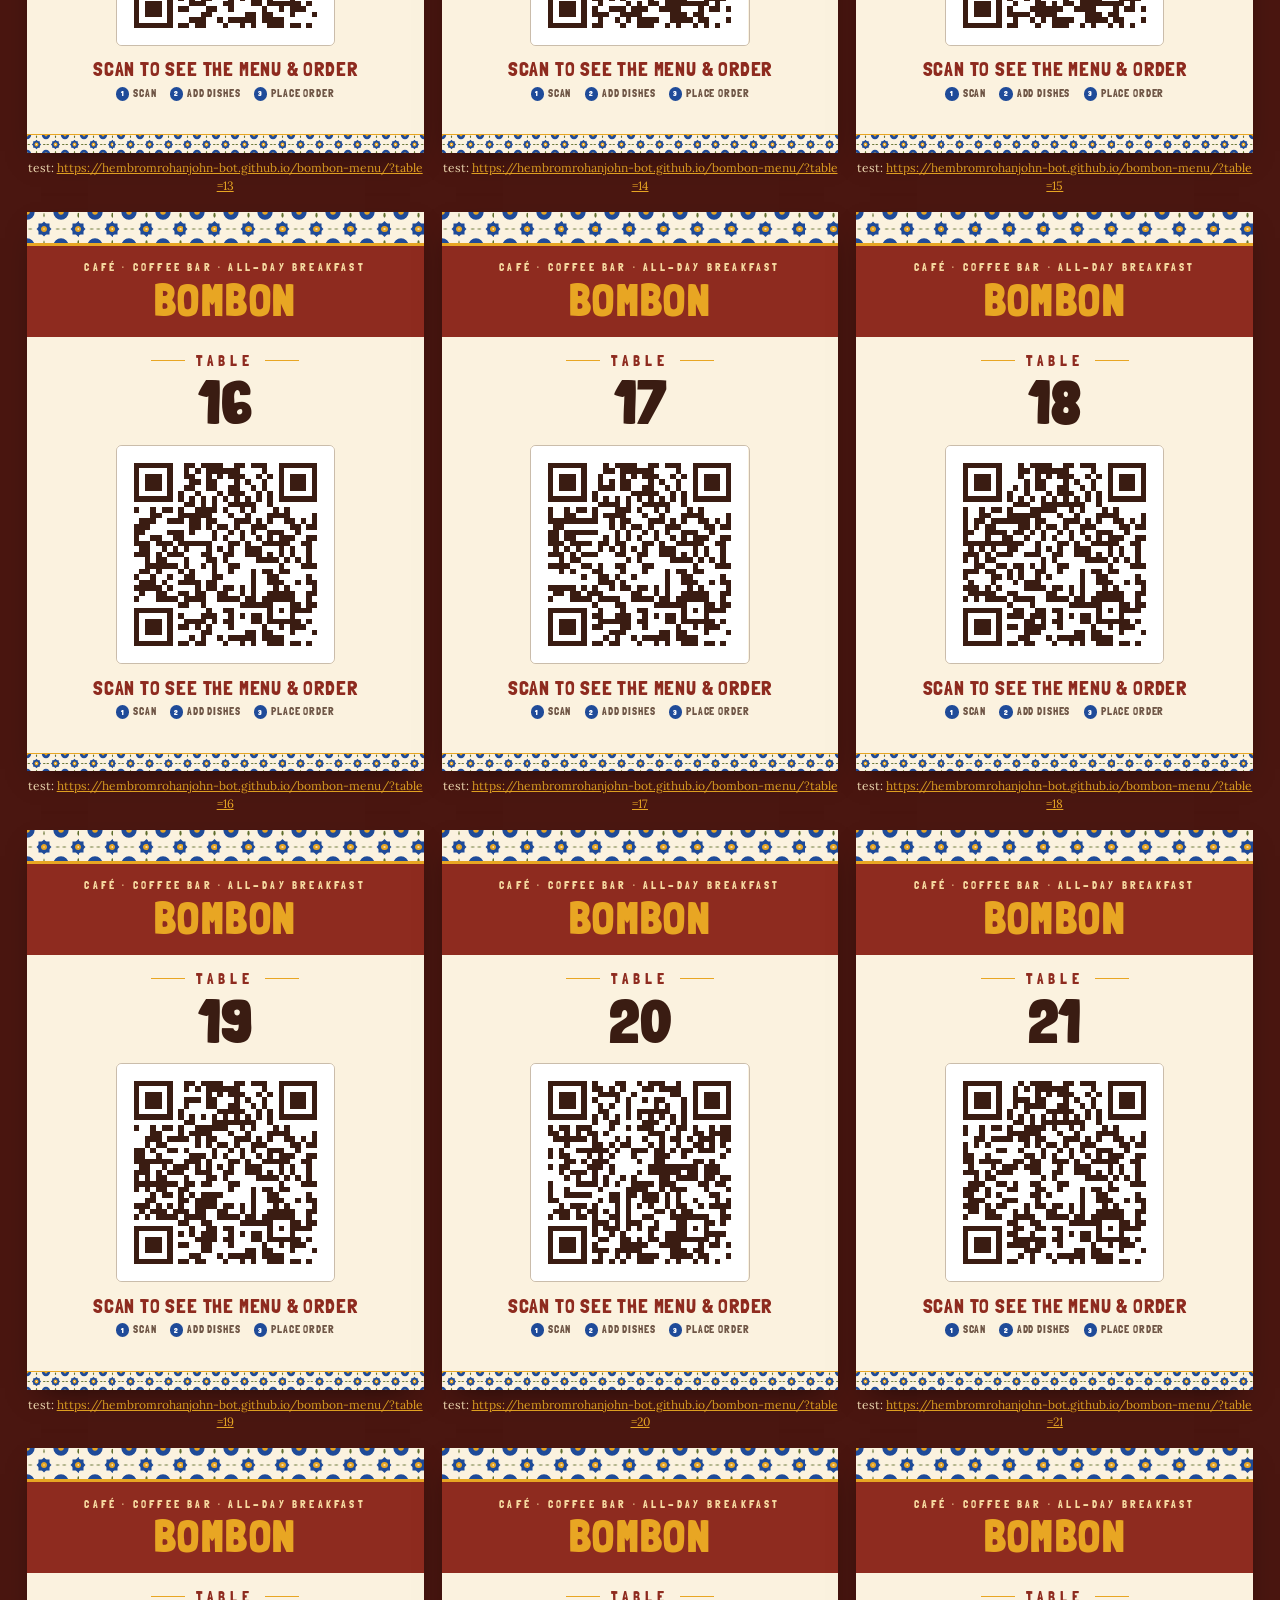
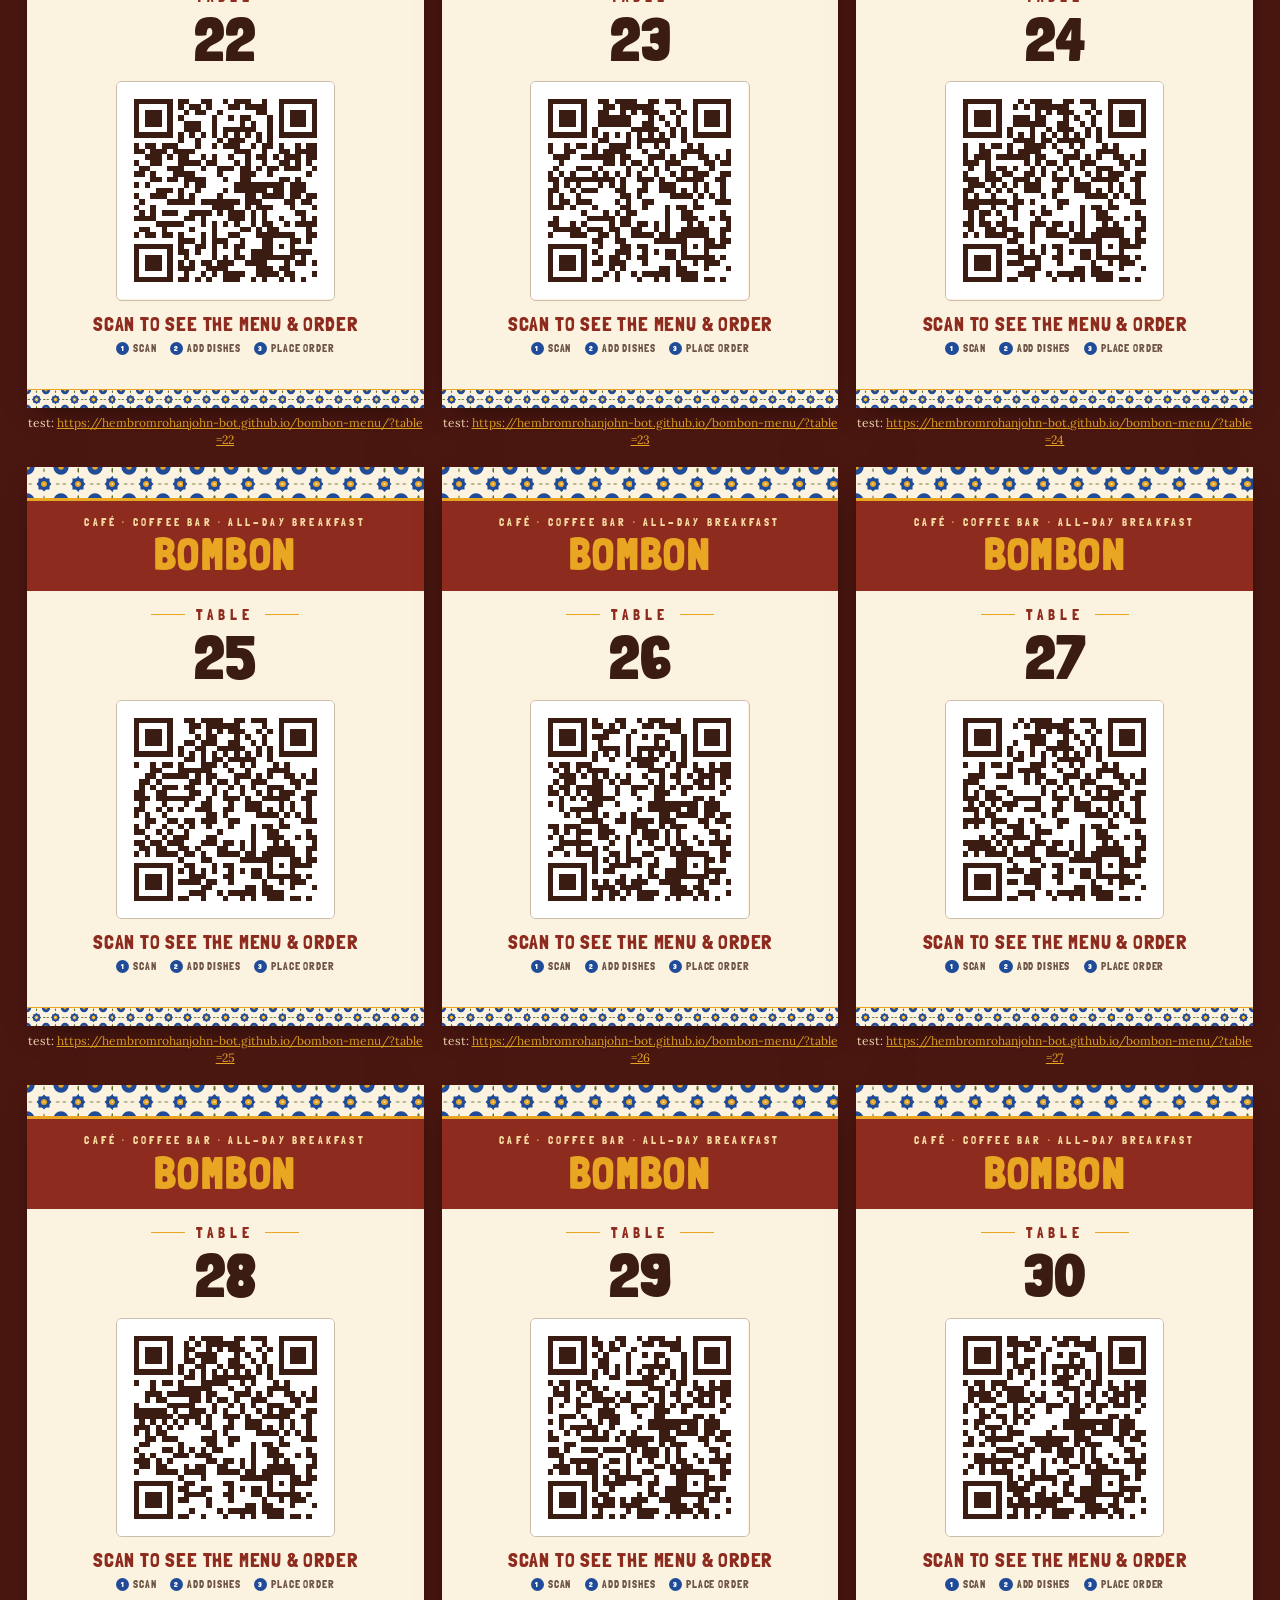
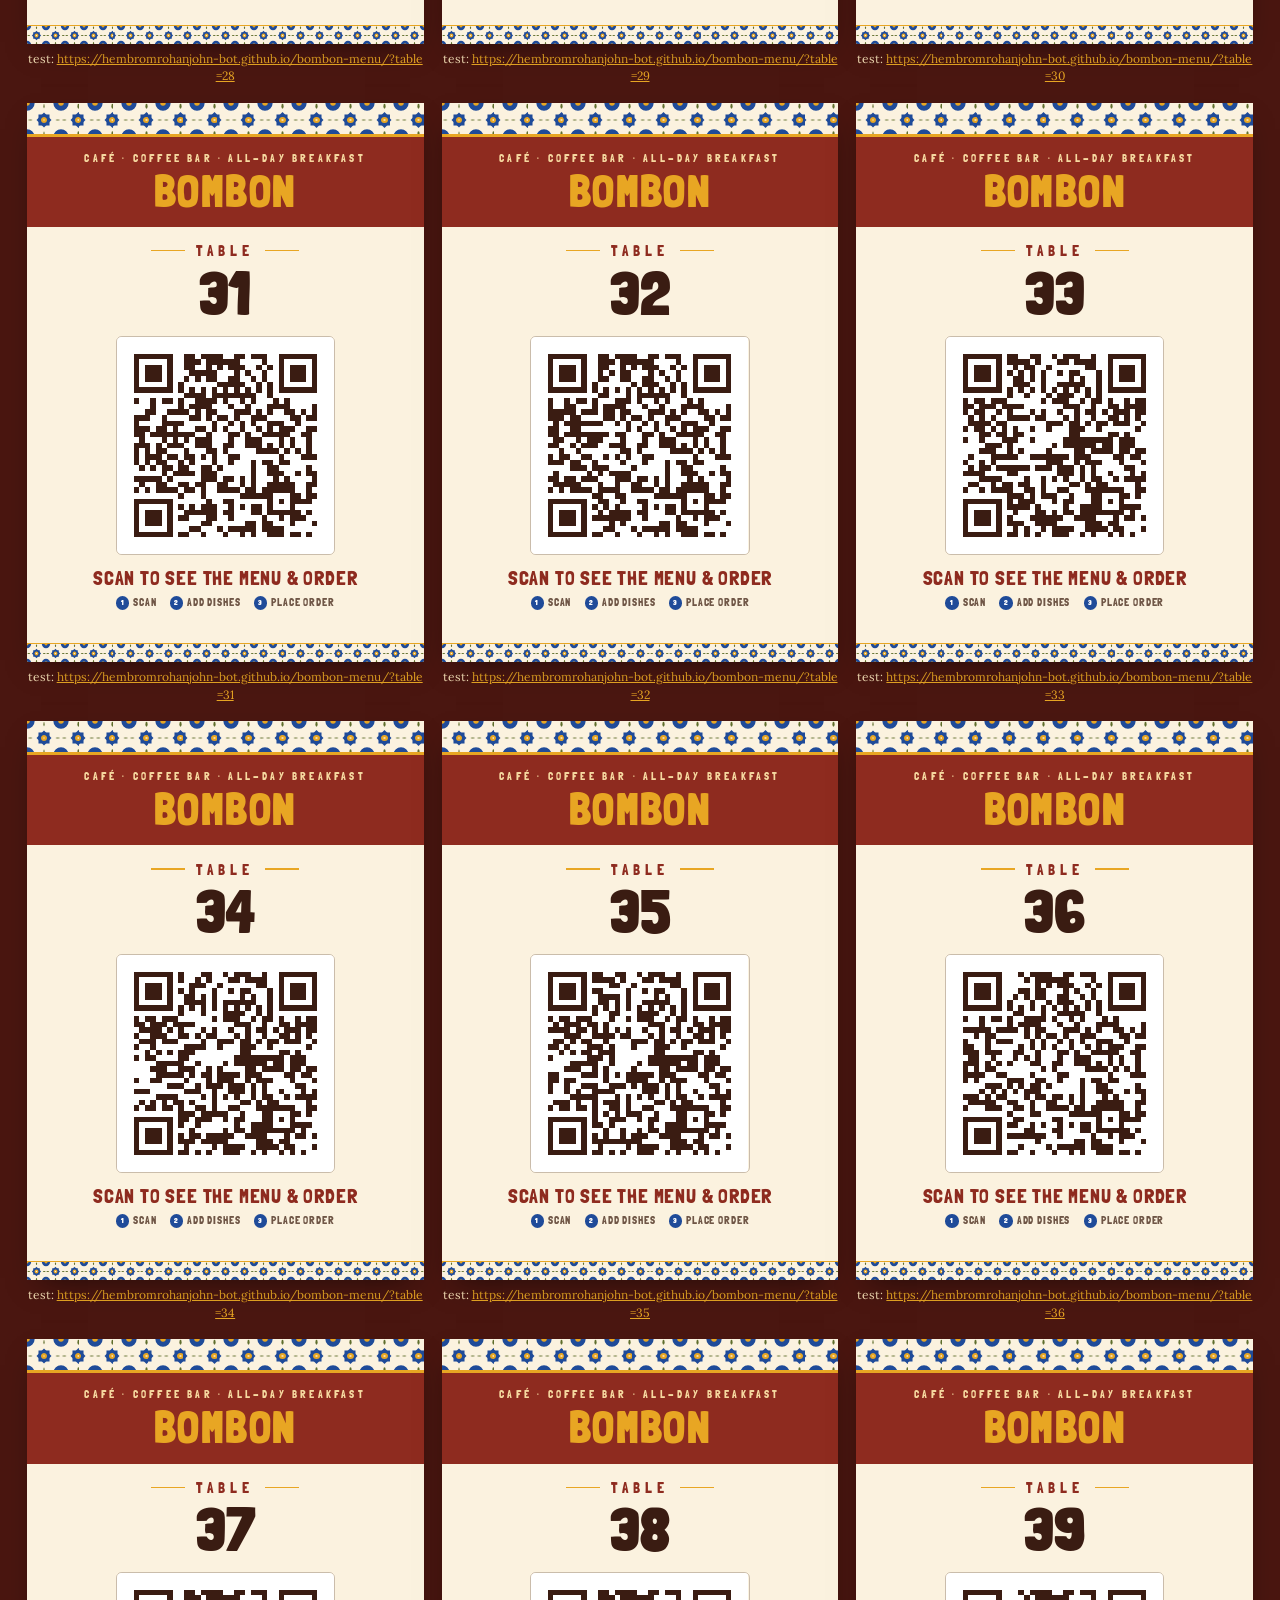
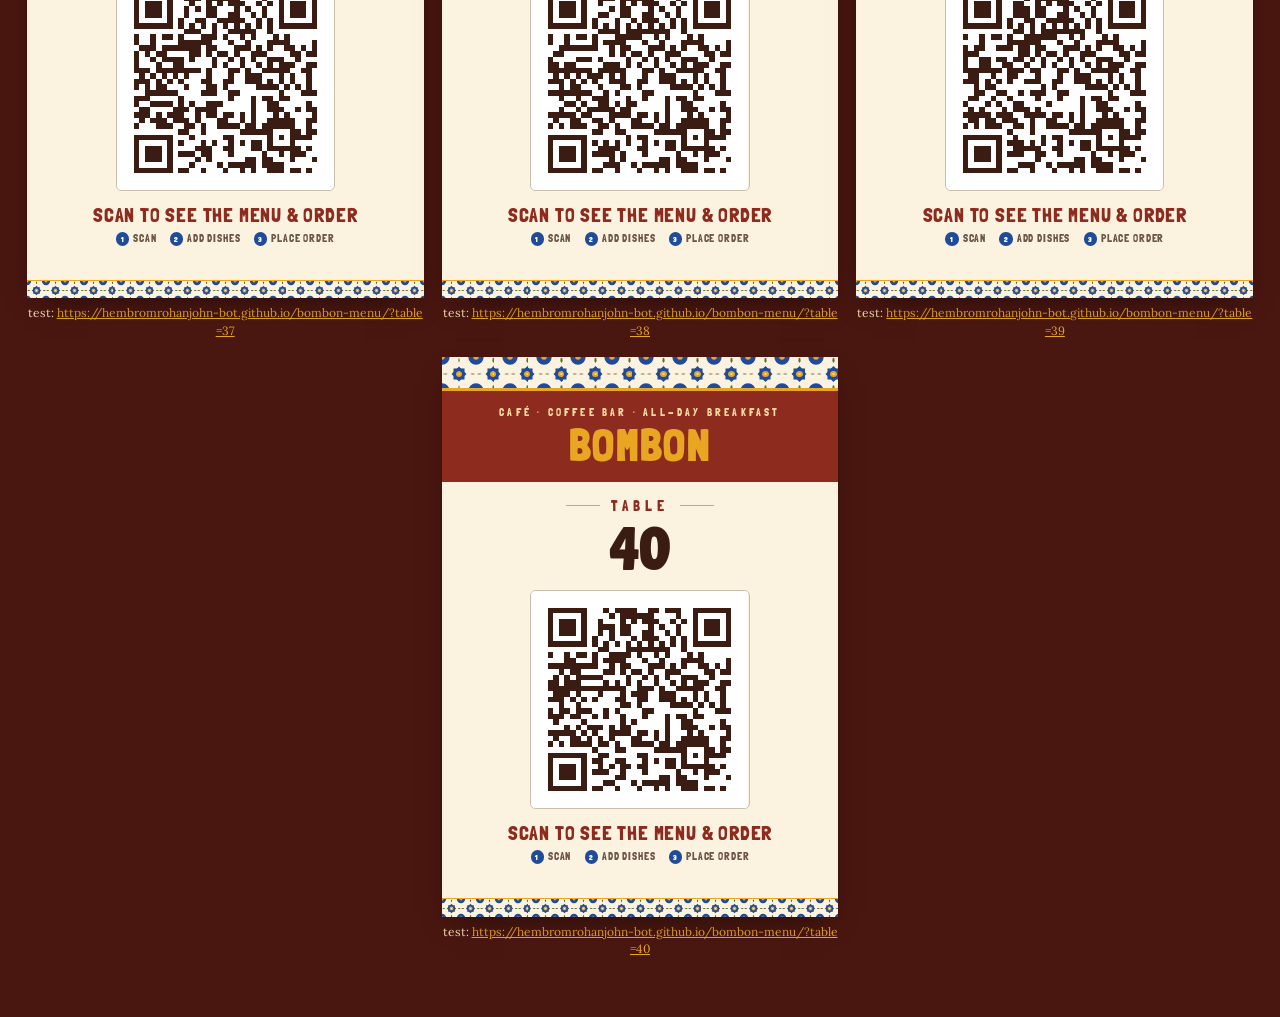
==== commit 4797f7ac: "Merge RUINA-style type Co-Authored-By: Claude Opus 5.5 <noreply@anthropic.com>" ====
--- a/tables.html
+++ b/tables.html
@@ -6,11 +6,11 @@
 <title>Bombon Table QR Cards</title>
 <link rel="preconnect" href="https://fonts.googleapis.com">
 <link rel="preconnect" href="https://fonts.gstatic.com" crossorigin>
-<link href="https://fonts.googleapis.com/css2?family=Playfair+Display:ital,wght@0,900;1,700&family=Oswald:wght@600;700&family=Lora:ital,wght@0,500;1,500&display=swap" rel="stylesheet">
+<link href="https://fonts.googleapis.com/css2?family=Londrina+Solid:wght@400;900&family=Lora:ital,wght@0,500;1,500&display=swap" rel="stylesheet">
 <style>
 :root{
   --rojo:#8E2B1F;--rojo-deep:#4A1610;--azafran:#E8A623;--cobalto:#1F4B99;--oliva:#5F6E2C;--crema:#FBF2DF;--tinta:#3A1C12;--ink-soft:#6F5646;--rule:rgba(58,28,18,.25);
-  --wordmark:"Playfair Display",Georgia,serif;--cond:"Oswald","Arial Narrow",sans-serif;--serif:"Lora",Georgia,serif;
+  --wordmark:"Ruina","Londrina Solid","Arial Narrow",sans-serif;--cond:"Ruina","Londrina Solid","Arial Narrow",sans-serif;--serif:"Lora",Georgia,serif;
   --tile: url("data:image/svg+xml,%3Csvg xmlns='http://www.w3.org/2000/svg' width='64' height='64' viewBox='0 0 64 64'%3E%3Crect width='64' height='64' fill='%23FBF2DF'/%3E%3Cg fill='%231F4B99'%3E%3Crect x='21' y='21' width='22' height='22'/%3E%3Cpath d='M32 16.4L47.6 32 32 47.6 16.4 32z'/%3E%3Cpath d='M0 0h14a14 14 0 0 1-14 14zM64 0v14A14 14 0 0 1 50 0zM0 64V50a14 14 0 0 1 14 14zM64 64H50a14 14 0 0 1 14-14z'/%3E%3C/g%3E%3Ccircle cx='32' cy='32' r='6.5' fill='%23E8A623'/%3E%3Ccircle cx='32' cy='32' r='2.4' fill='%23FBF2DF'/%3E%3Cg fill='%23E8A623'%3E%3Ccircle cx='0' cy='0' r='5'/%3E%3Ccircle cx='64' cy='0' r='5'/%3E%3Ccircle cx='0' cy='64' r='5'/%3E%3Ccircle cx='64' cy='64' r='5'/%3E%3C/g%3E%3Cg fill='%235F6E2C'%3E%3Cellipse cx='32' cy='6' rx='2' ry='4.5'/%3E%3Cellipse cx='32' cy='58' rx='2' ry='4.5'/%3E%3Cellipse cx='6' cy='32' rx='4.5' ry='2'/%3E%3Cellipse cx='58' cy='32' rx='4.5' ry='2'/%3E%3C/g%3E%3C/svg%3E");
 }
 *{box-sizing:border-box;margin:0;padding:0}
@@ -19,14 +19,14 @@
 /* ---------- screen toolbar ---------- */
 .tools{max-width:1000px;margin:0 auto;padding:28px 16px 8px}
 .tools{color:var(--crema)}
-.tools h1{font:900 38px var(--wordmark);color:var(--azafran);margin-bottom:6px}
+.tools h1{font:900 44px var(--wordmark);text-transform:uppercase;letter-spacing:.03em;color:var(--azafran);margin-bottom:6px}
 .tools p{color:#F3DDB4;max-width:70ch;margin-bottom:10px}
 .tools code{background:rgba(255,255,255,.12);padding:1px 5px;border-radius:3px;font-size:13px}
 .warn{background:#F6E3D6;border:1px solid #D9A58A;border-left:4px solid var(--azafran);padding:10px 14px;border-radius:3px;margin:10px 0;color:#5A2A15}
 .row{display:flex;flex-wrap:wrap;align-items:end;gap:12px;margin:14px 0 4px}
-.row label{font:600 13px var(--cond);letter-spacing:.12em;text-transform:uppercase;color:#F3DDB4;display:flex;flex-direction:column;gap:4px}
+.row label{font:400 15px var(--cond);letter-spacing:.12em;text-transform:uppercase;color:#F3DDB4;display:flex;flex-direction:column;gap:4px}
 .row input{width:90px;min-height:44px;padding:8px 10px;border:1px solid var(--rule);border-radius:3px;background:#FBF7EE;font:16px var(--serif)}
-.row button{appearance:none;cursor:pointer;min-height:44px;padding:0 22px;border-radius:999px;border:0;background:var(--azafran);color:var(--rojo-deep);font:700 16px var(--cond);letter-spacing:.12em;text-transform:uppercase}
+.row button{appearance:none;cursor:pointer;min-height:44px;padding:0 22px;border-radius:999px;border:0;background:var(--azafran);color:var(--rojo-deep);font:400 18px var(--cond);letter-spacing:.08em;text-transform:uppercase}
 
 /* ---------- cards: A6 (105 × 148 mm), four per A4 sheet ---------- */
 .sheets{display:flex;flex-wrap:wrap;justify-content:center;gap:18px;padding:18px 16px 60px}
@@ -34,14 +34,14 @@
   box-shadow:0 12px 30px -14px rgba(0,0,0,.6)}
 .tiles{width:100%;height:9mm;flex:none;background:var(--tile) 0 0/9mm 9mm;border-bottom:.8mm solid var(--azafran)}
 .head{width:100%;background:var(--rojo);color:var(--azafran);padding:4mm 0 3.5mm}
-.est{font:600 7pt var(--cond);letter-spacing:.3em;text-transform:uppercase;color:#F6D9A0}
-.logo{font:900 28pt/1.1 var(--wordmark);margin-top:1mm}
-.tbl{display:flex;align-items:center;gap:3mm;margin-top:4mm;font:700 9pt var(--cond);letter-spacing:.34em;text-transform:uppercase;color:var(--rojo)}
+.est{font:400 8pt var(--cond);letter-spacing:.3em;text-transform:uppercase;color:#F6D9A0}
+.logo{font:900 34pt/1 var(--wordmark);text-transform:uppercase;letter-spacing:.03em;margin-top:1mm}
+.tbl{display:flex;align-items:center;gap:3mm;margin-top:4mm;font:400 11pt var(--cond);letter-spacing:.34em;text-transform:uppercase;color:var(--rojo)}
 .tbl::before,.tbl::after{content:"";width:9mm;height:.3mm;background:var(--azafran)}
-.num{font:900 38pt/1 var(--wordmark);color:var(--tinta);margin:1mm 0 3mm}
+.num{font:900 46pt/1 var(--wordmark);color:var(--tinta);margin:1mm 0 3mm}
 .qr{width:58mm;height:58mm;display:block;border-radius:1.5mm;border:.4mm solid var(--rule)}
-.cta{font:italic 700 13pt/1.2 var(--wordmark);color:var(--rojo);margin-top:3mm}
-.steps{display:flex;gap:3.5mm;margin-top:1.5mm;font:600 7pt var(--cond);letter-spacing:.08em;text-transform:uppercase;color:var(--ink-soft)}
+.cta{font:400 15pt/1.2 var(--wordmark);text-transform:uppercase;letter-spacing:.04em;color:var(--rojo);margin-top:3mm}
+.steps{display:flex;gap:3.5mm;margin-top:1.5mm;font:400 8pt var(--cond);letter-spacing:.08em;text-transform:uppercase;color:var(--ink-soft)}
 .steps b{display:inline-grid;place-items:center;width:3.6mm;height:3.6mm;border-radius:50%;background:var(--cobalto);color:#fff;font-size:5.5pt;margin-right:1mm;vertical-align:.2mm}
 .foot{margin-top:auto;width:100%;height:5mm;background:var(--tile) 0 0/5mm 5mm;border-top:.5mm solid var(--azafran)}
 .link{display:block;margin-top:6px;font-size:12px;color:#F3DDB4;word-break:break-all;text-align:center;max-width:105mm}
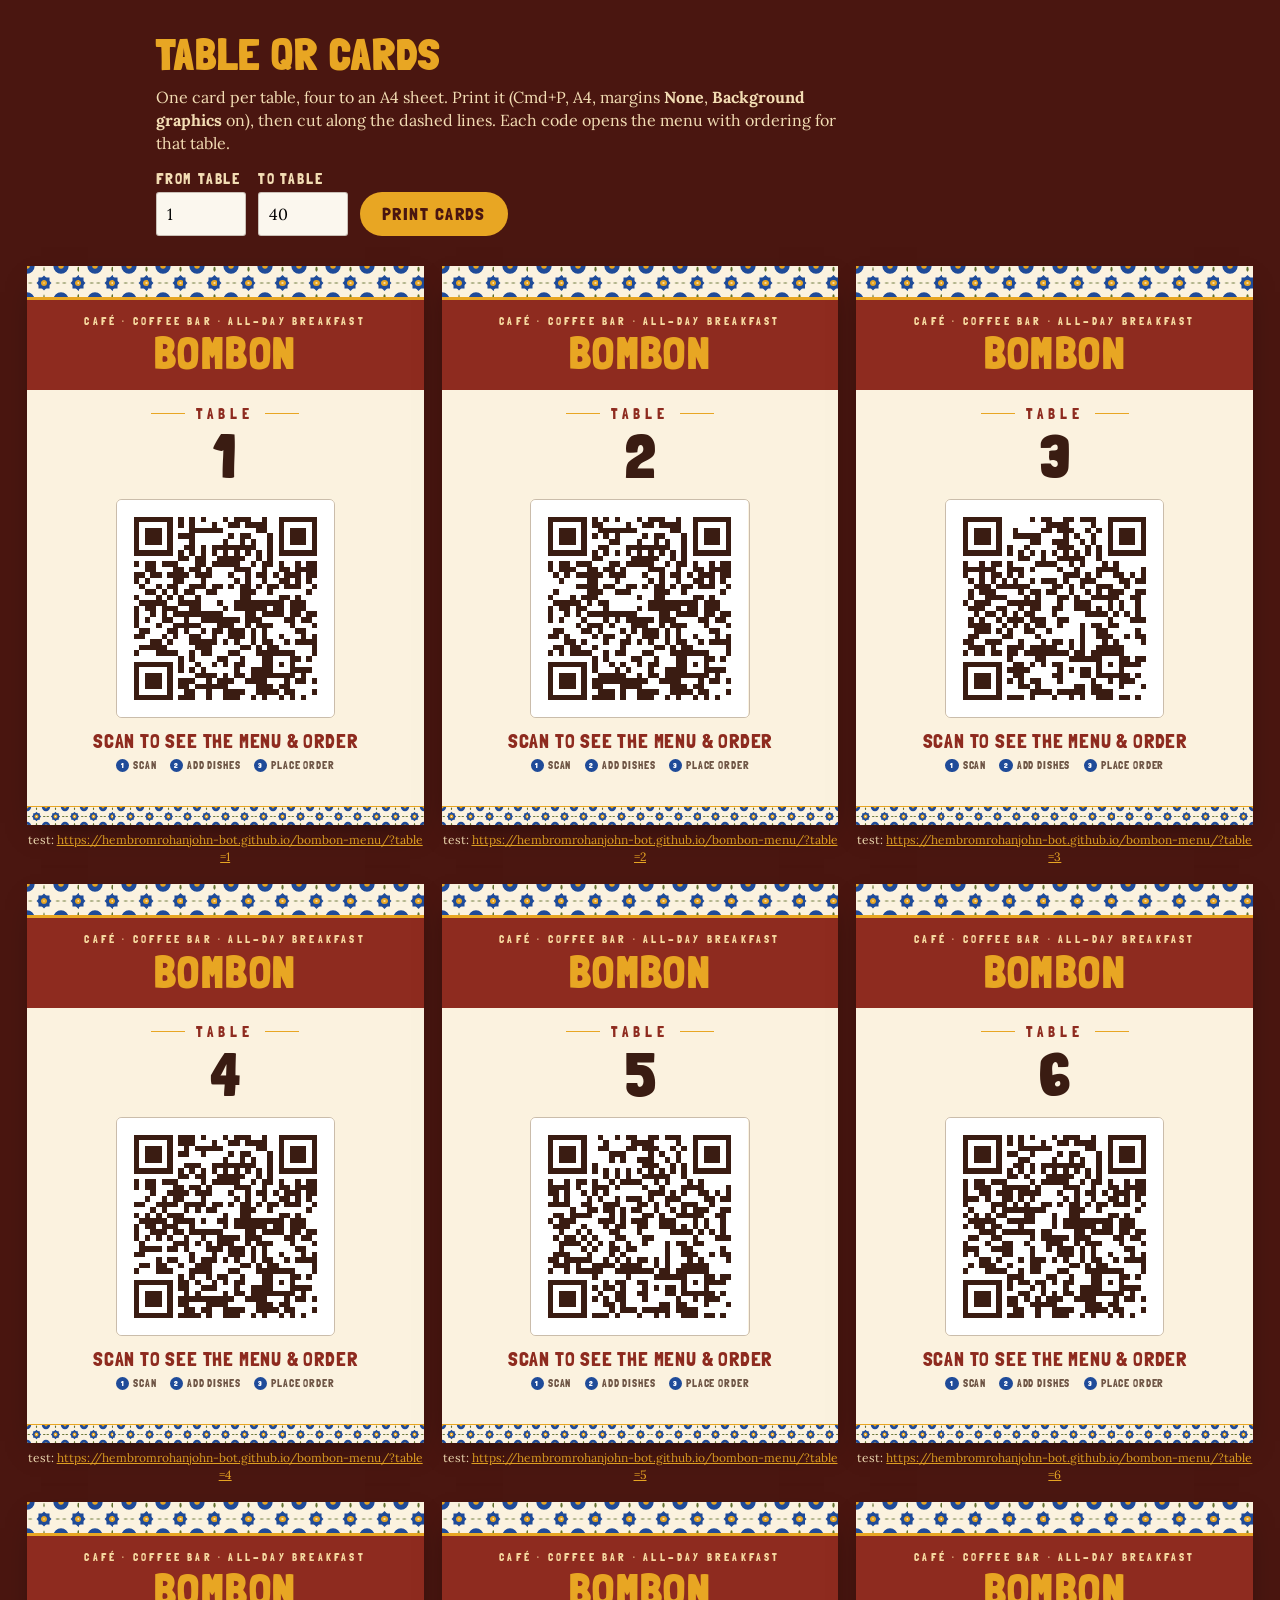
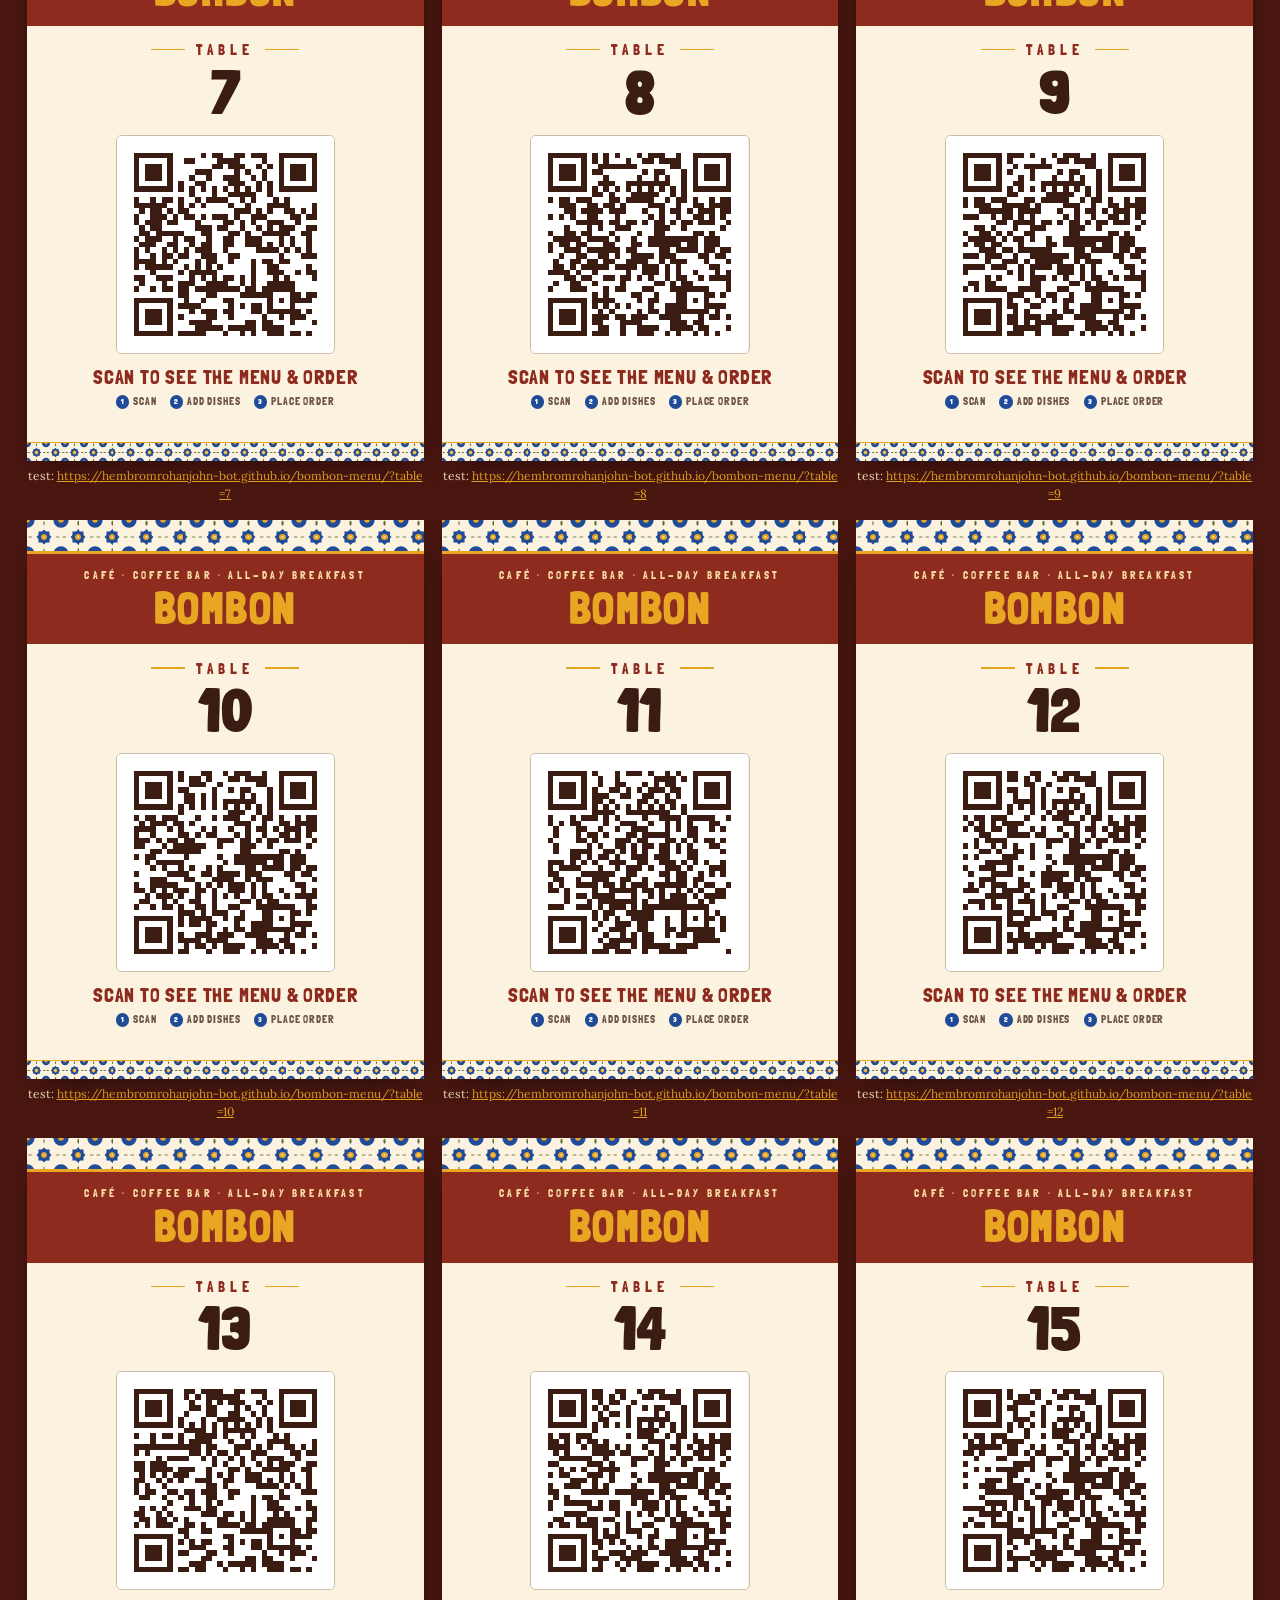
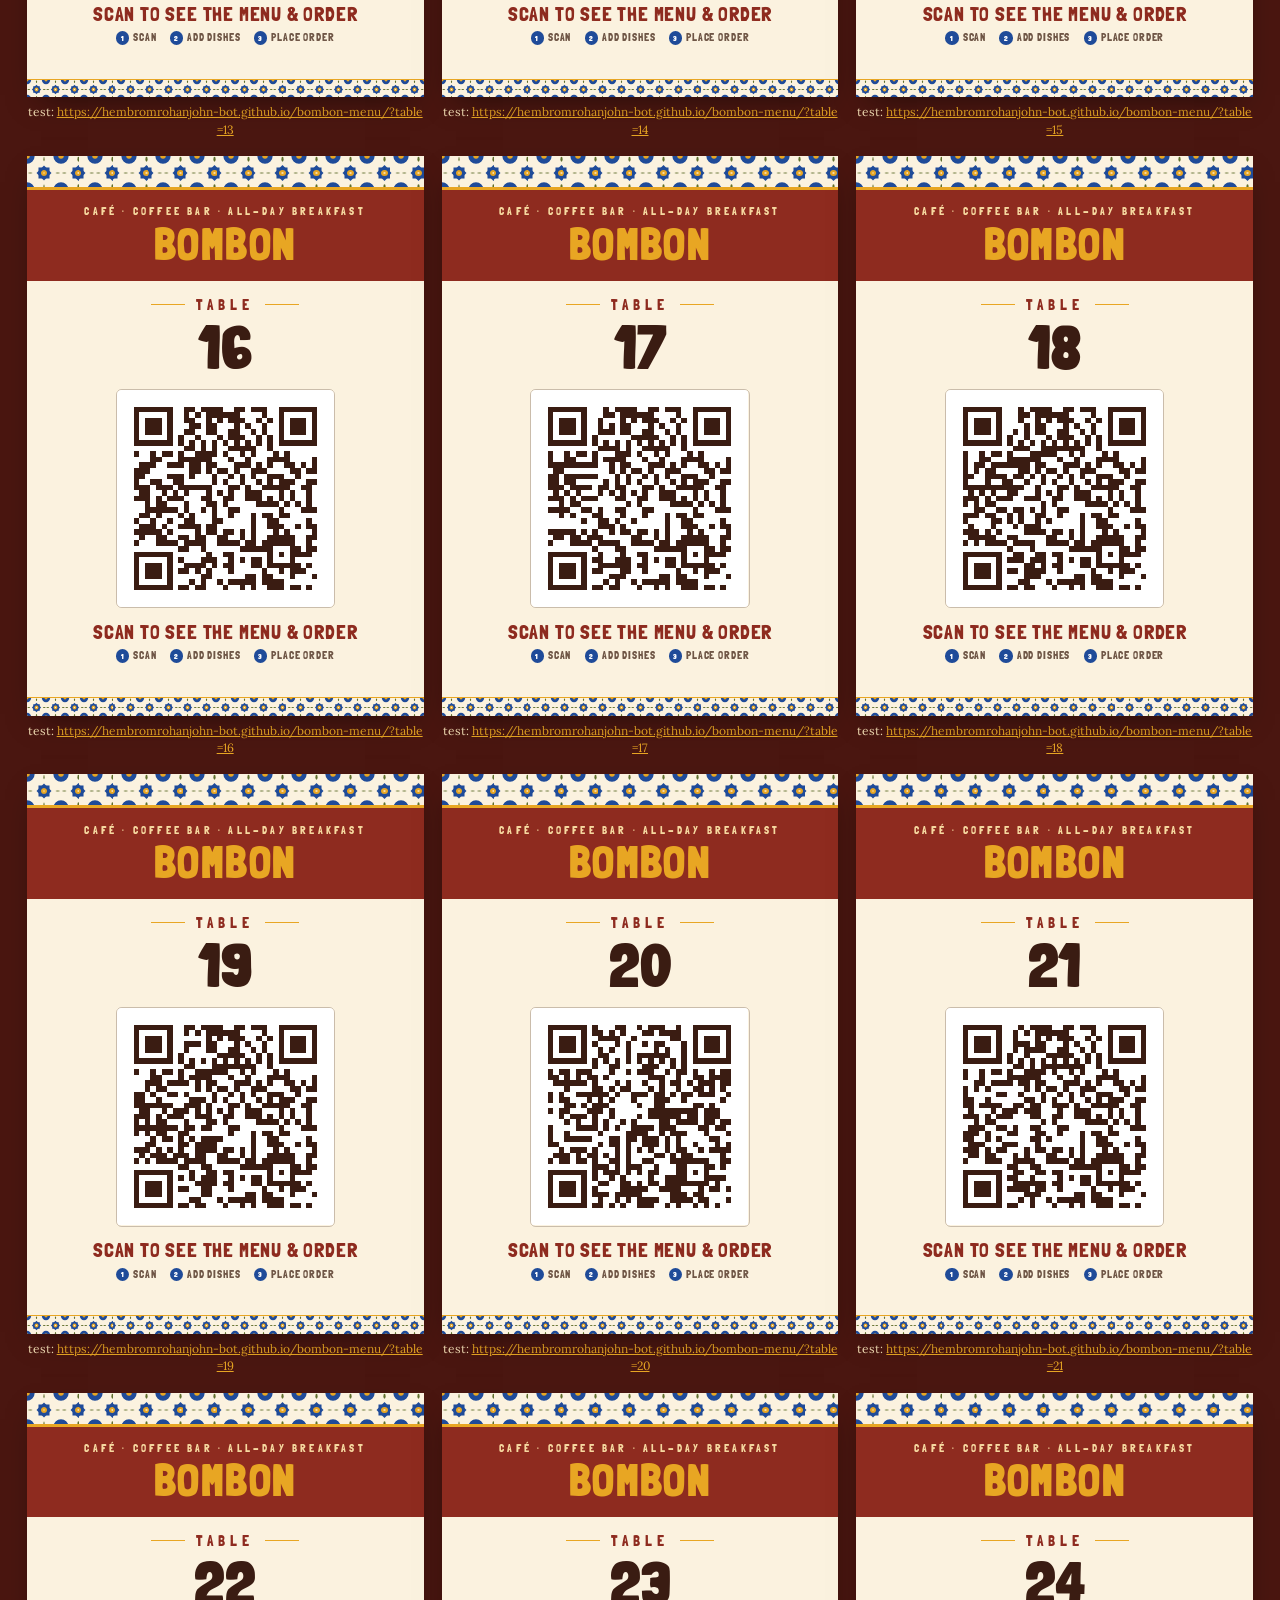
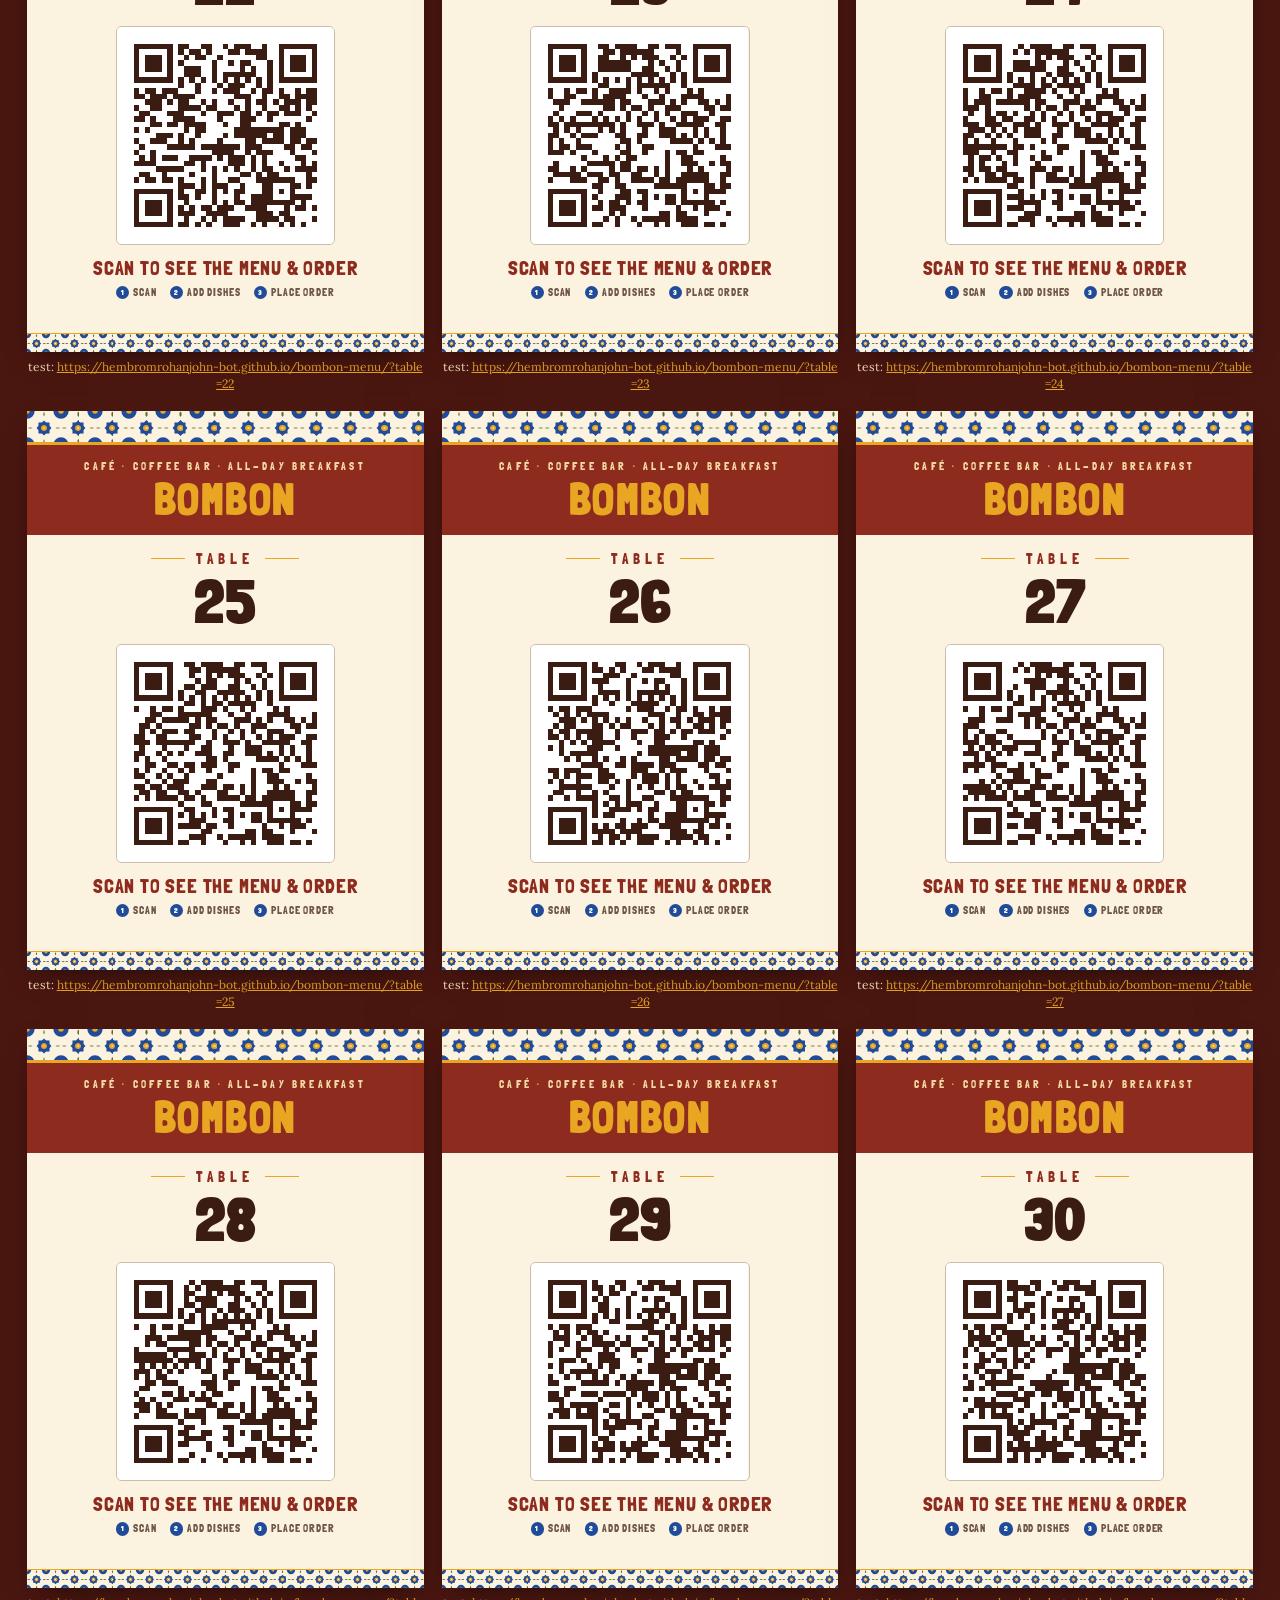
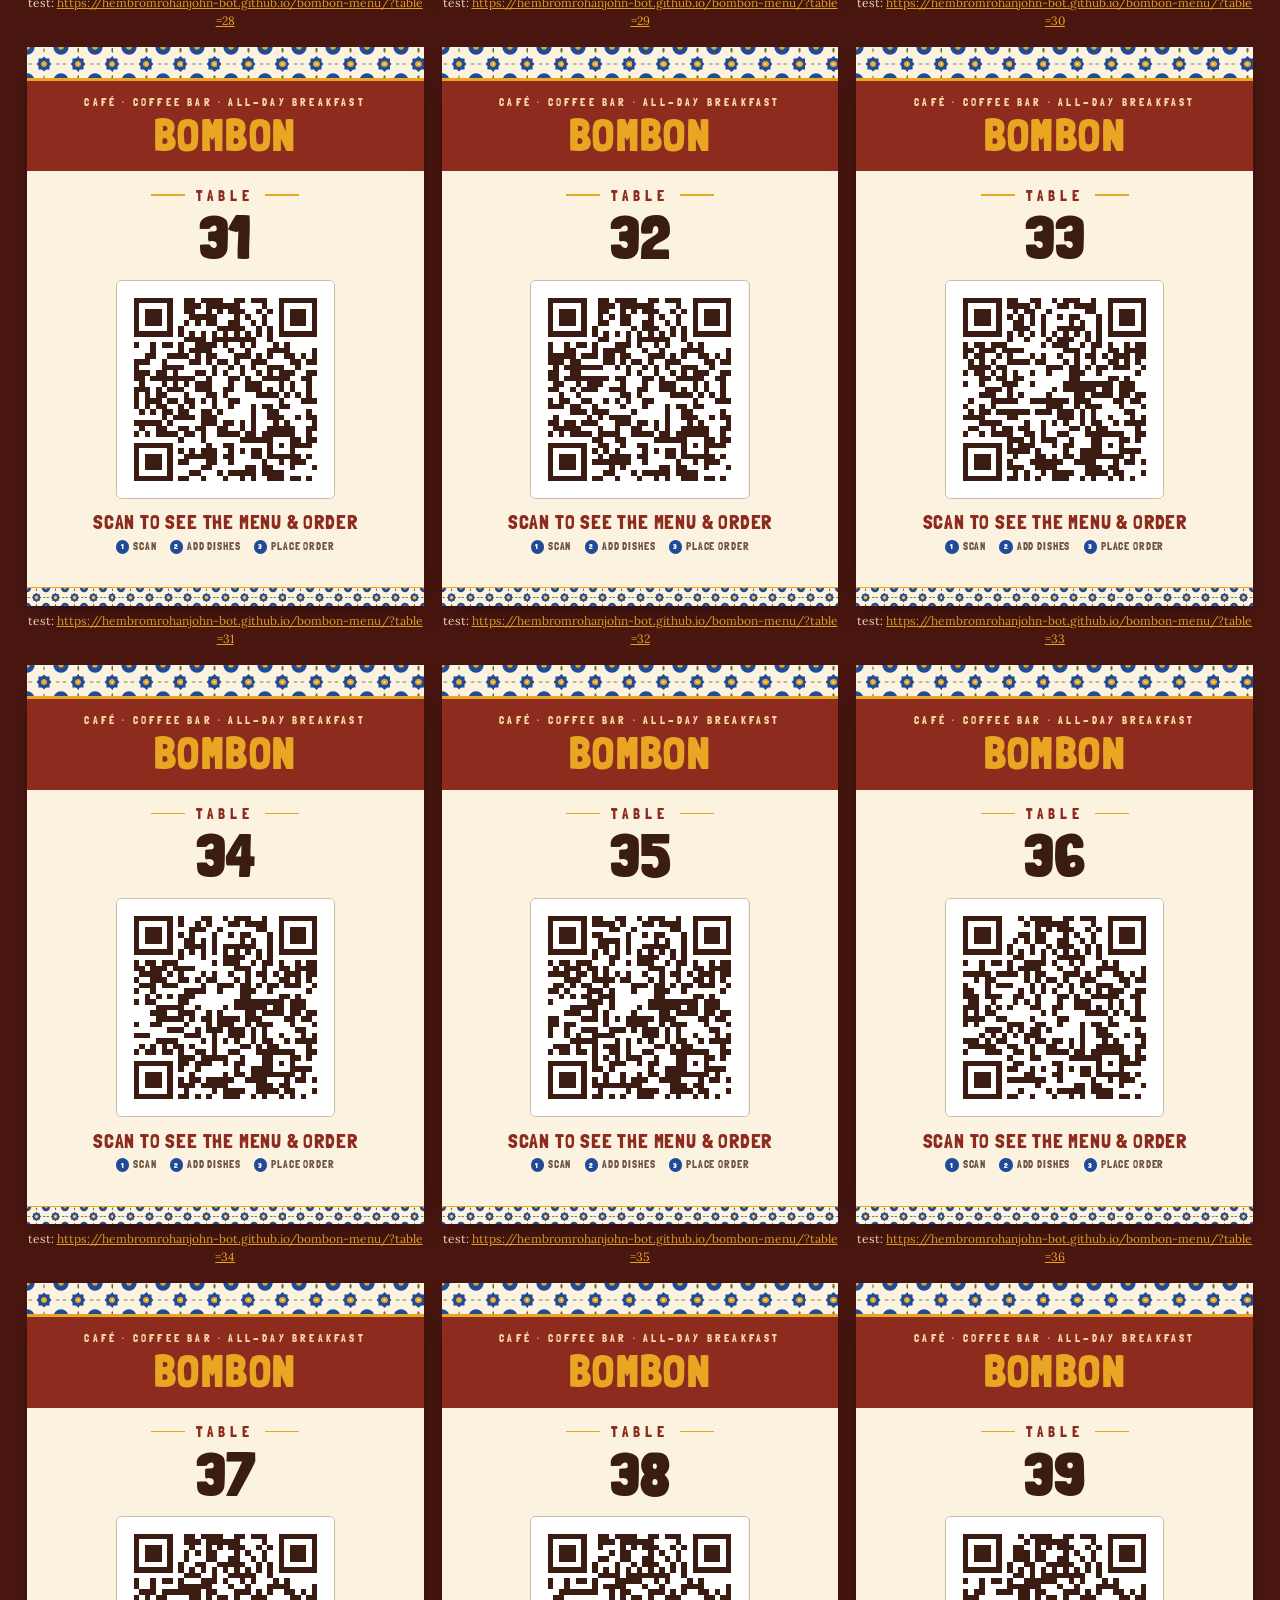
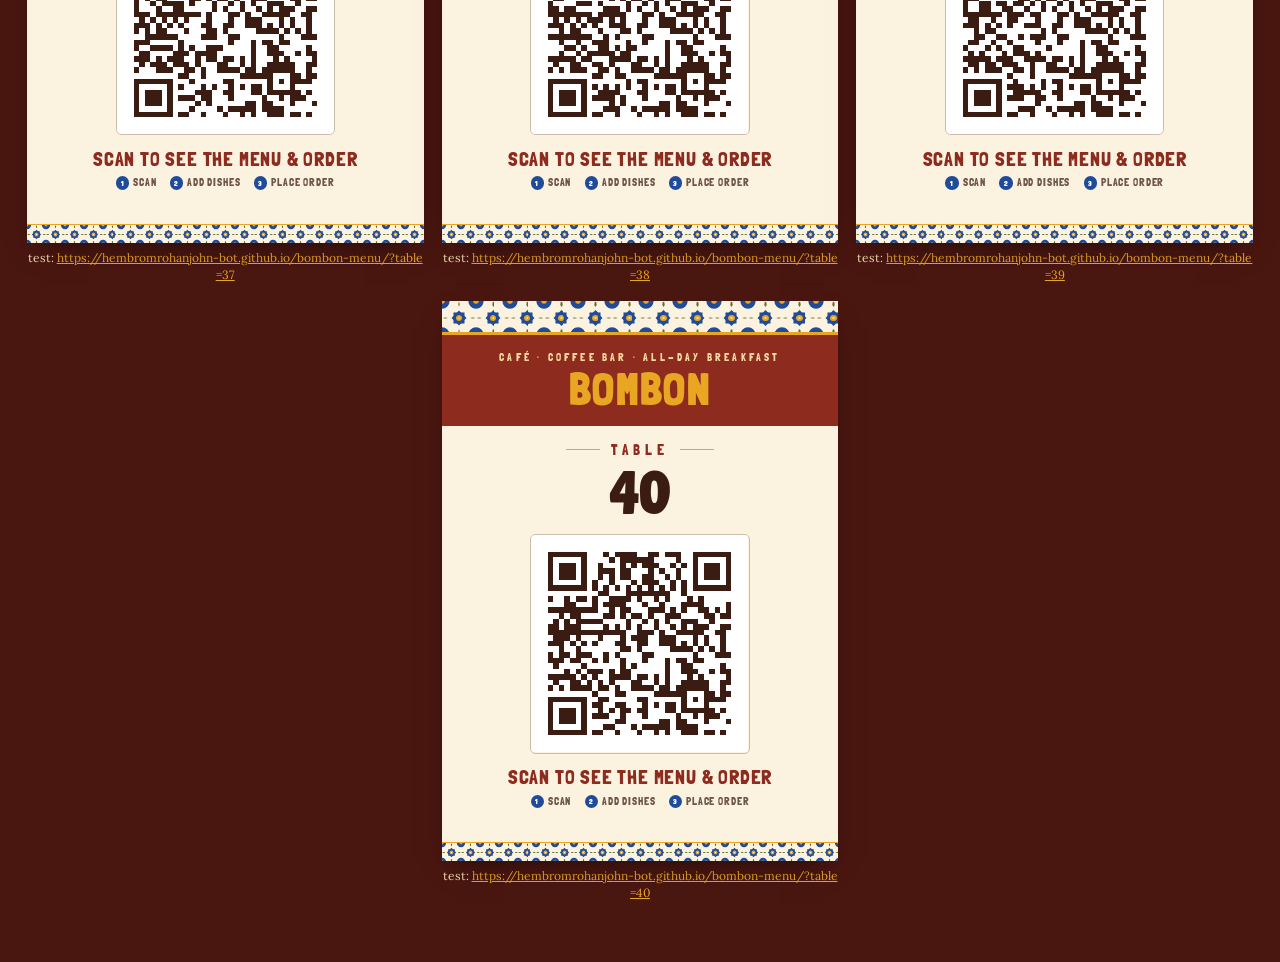
==== commit dc43b6f8: "Merge Firebase ordering Co-Authored-By: Claude Opus 5.5 <noreply@anthropic.com>" ====
--- a/tables.html
+++ b/tables.html
@@ -111,7 +111,7 @@
 
 const warn = [];
 if(/example\.github\.io/.test(CONFIG.siteUrl)) warn.push("<b>siteUrl</b> in <code>config.js</code> is still the placeholder — these codes won't open your menu. Don't print yet.");
-if(!CONFIG.ordersUrl) warn.push("<b>ordersUrl</b> in <code>config.js</code> is empty — guests can browse the menu but can't place orders yet.");
+if(!CONFIG.firebase) warn.push("<b>firebase</b> in <code>config.js</code> is empty — guests can browse the menu but can't place orders.");
 document.getElementById("warn").innerHTML = warn.map(w => `<div class="warn">${w}</div>`).join("");
 draw();
 </script>
